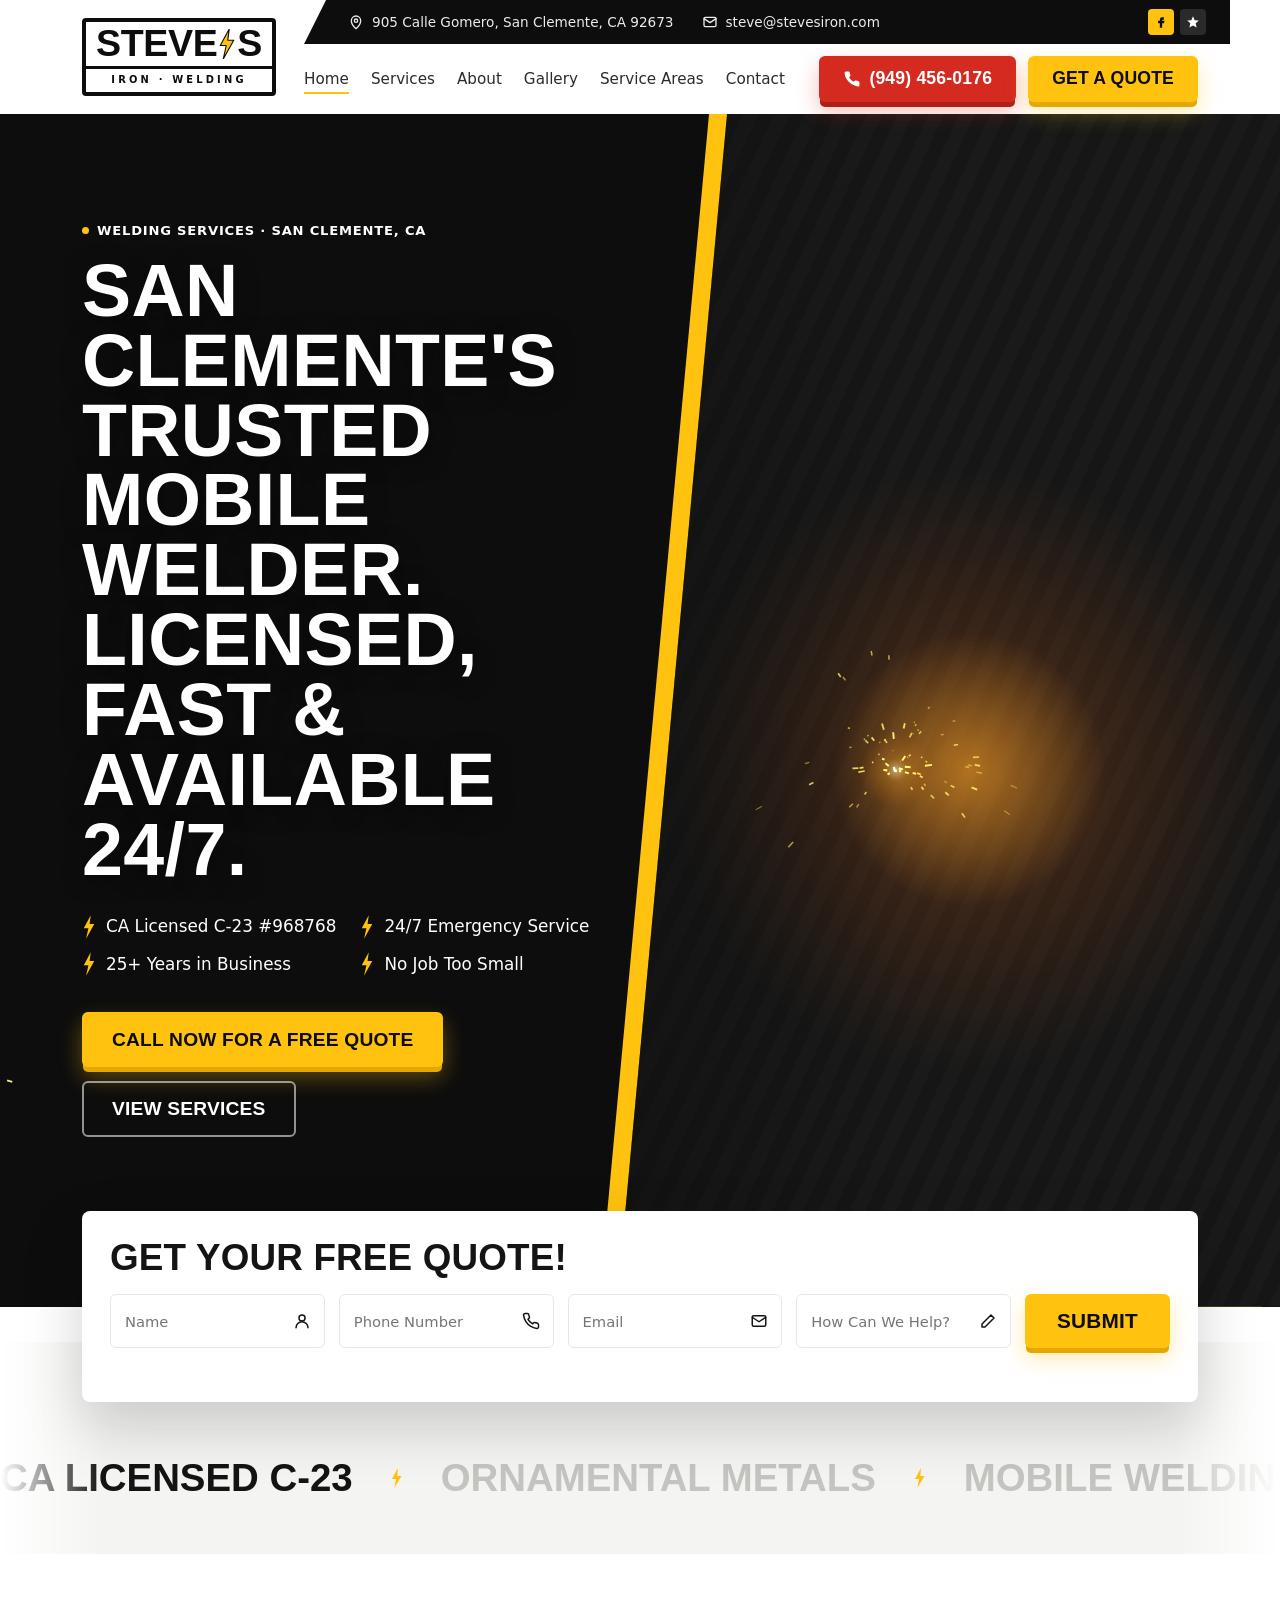
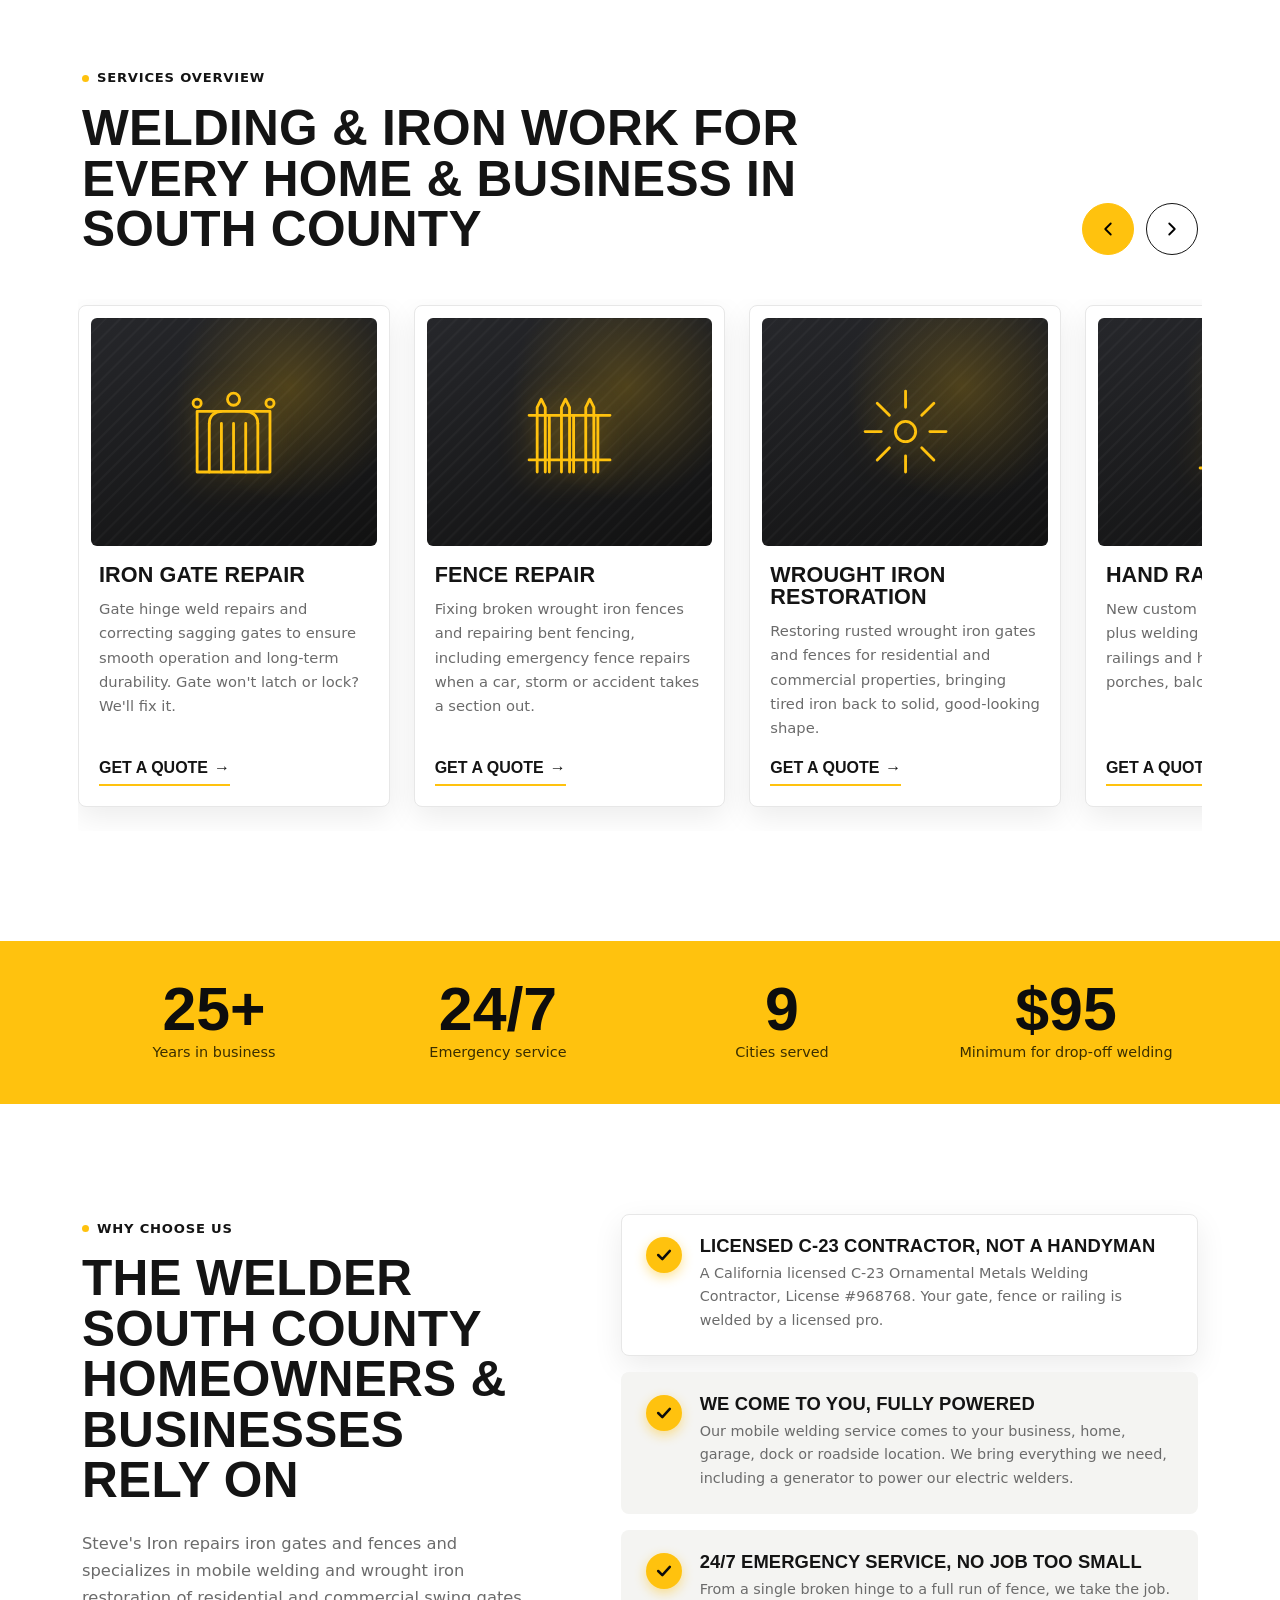
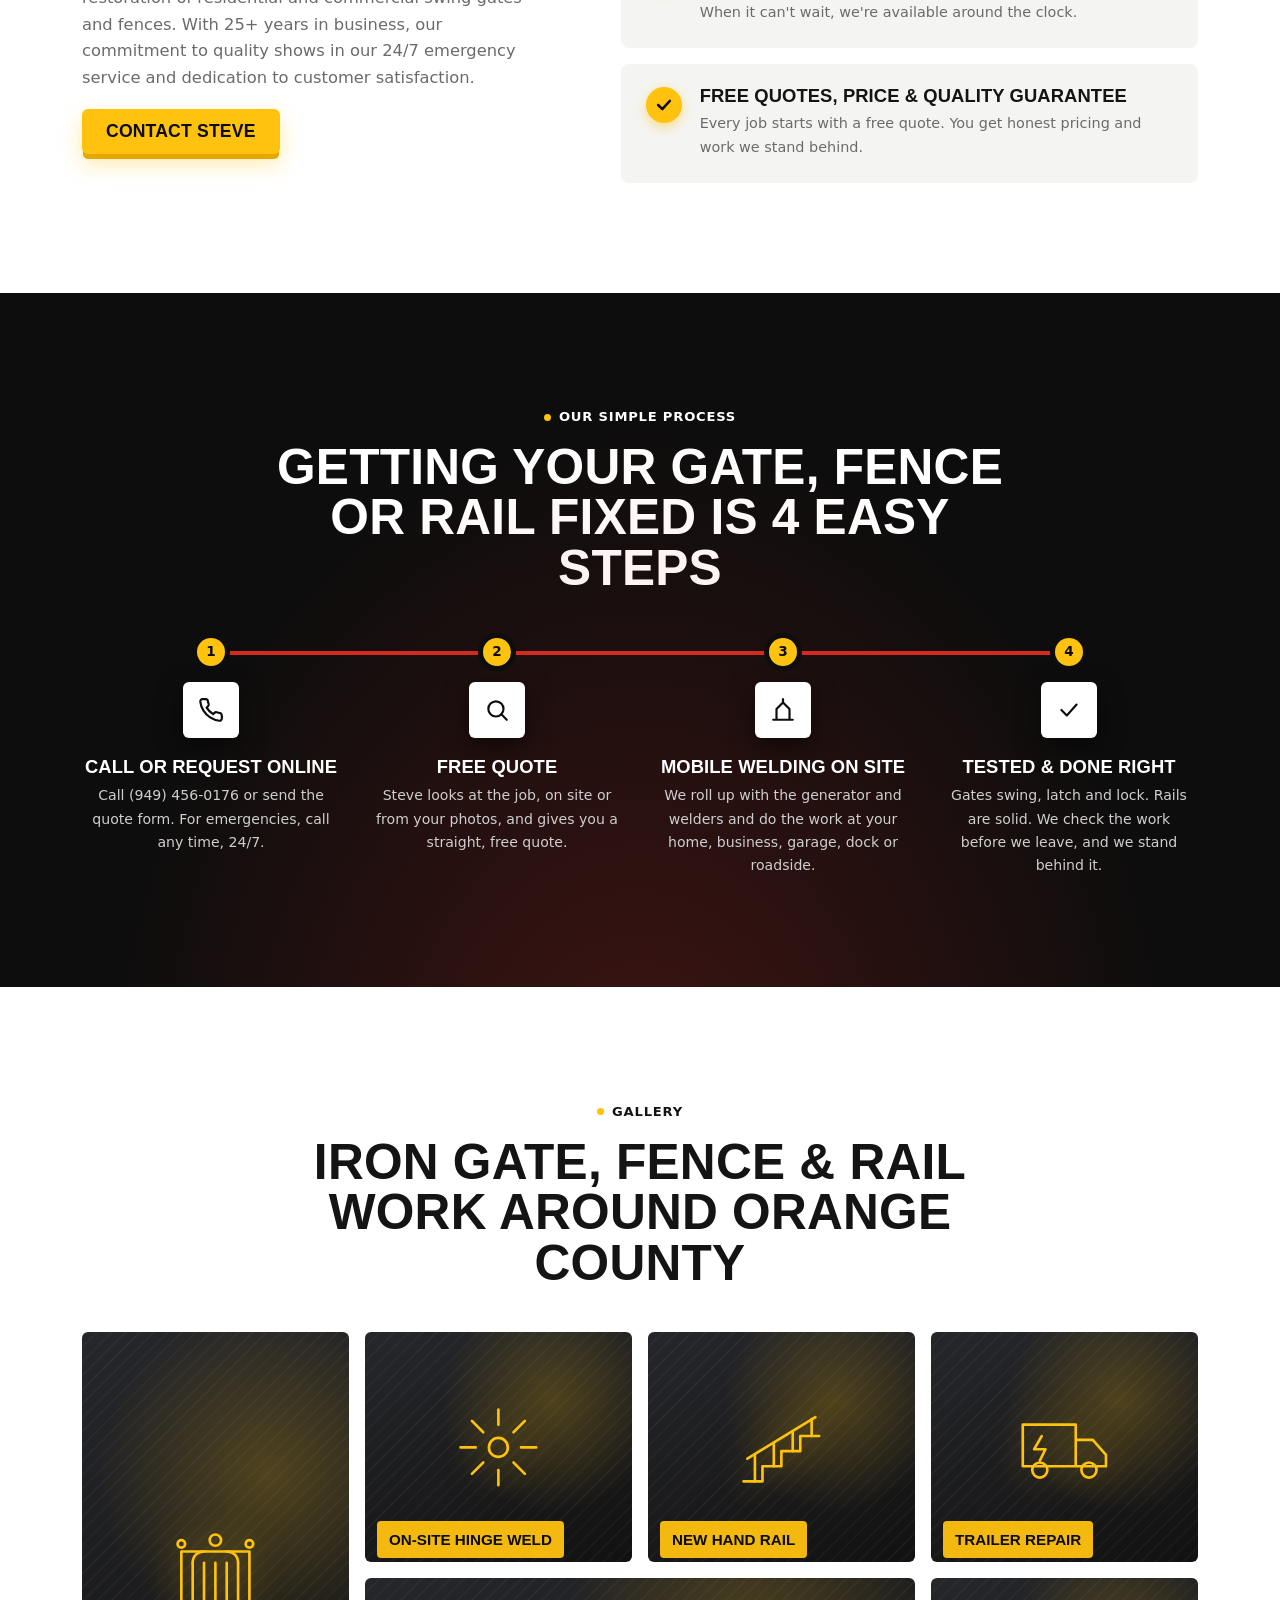
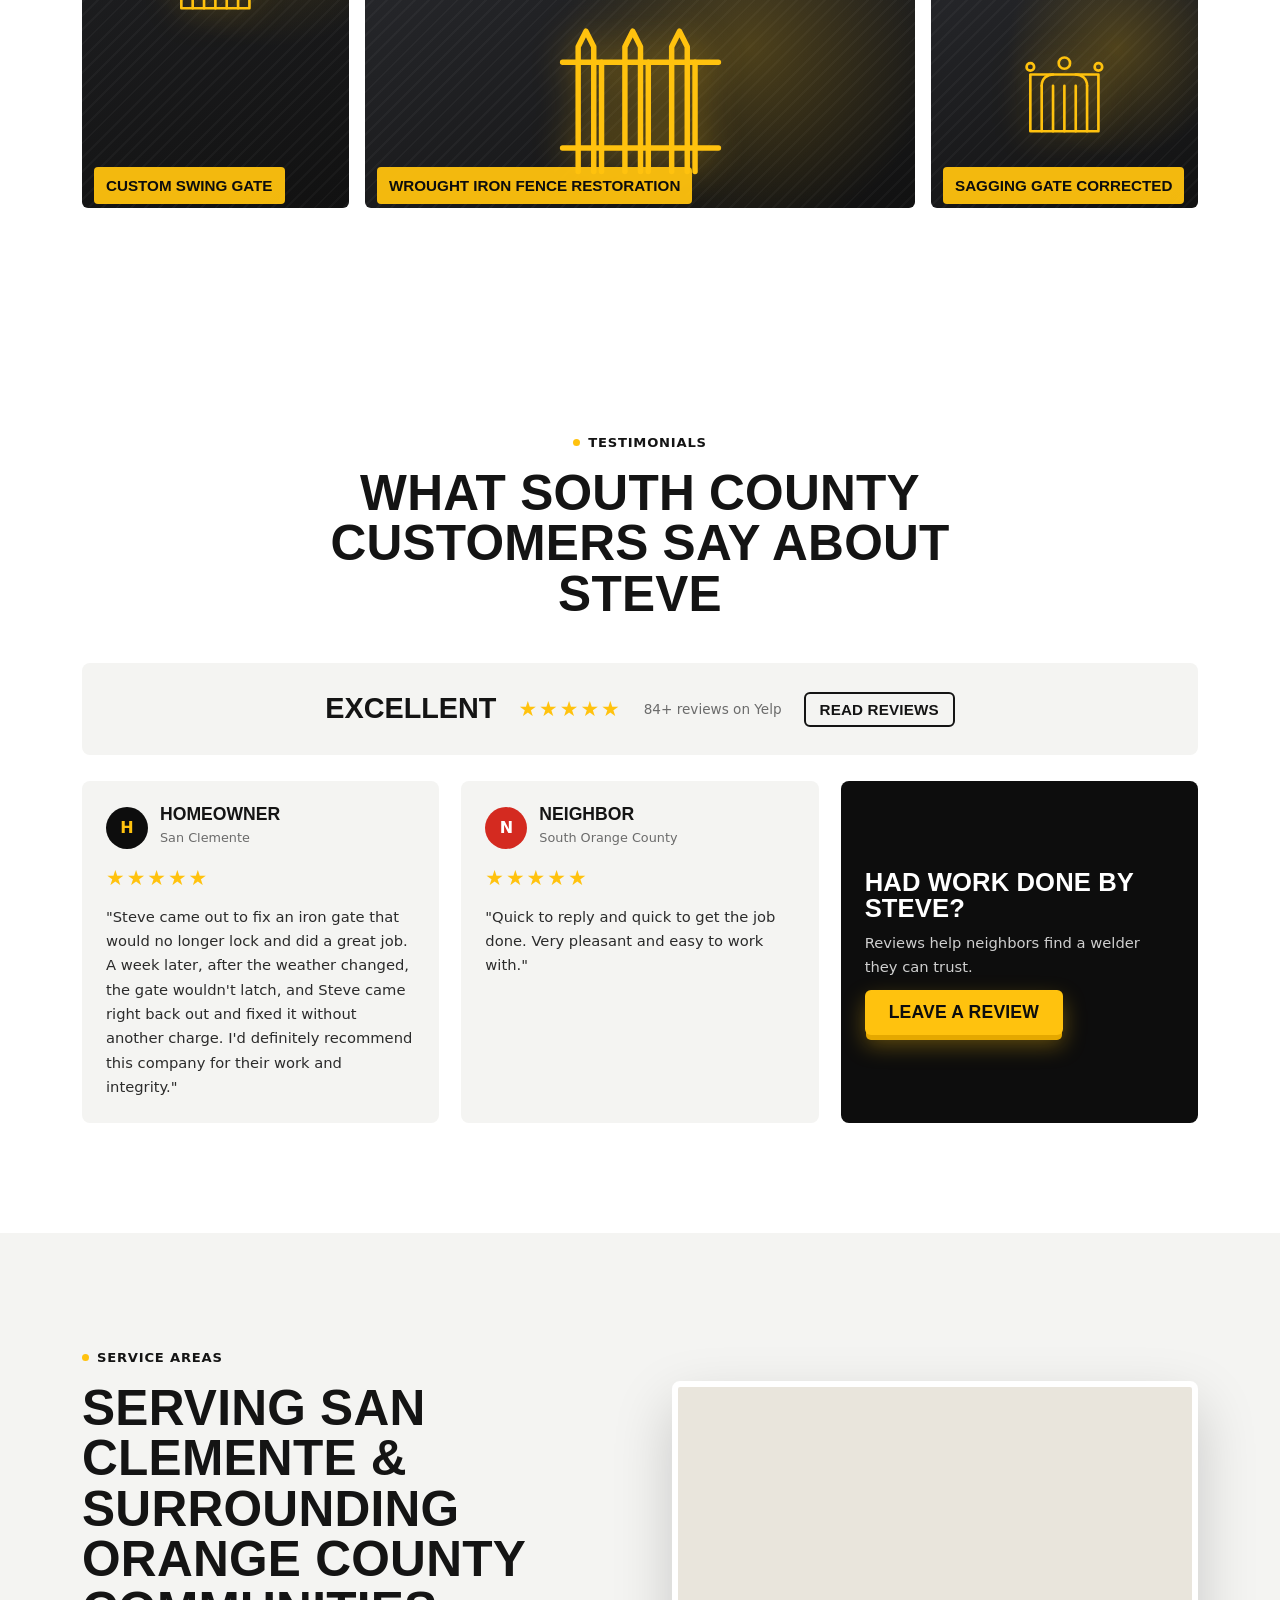
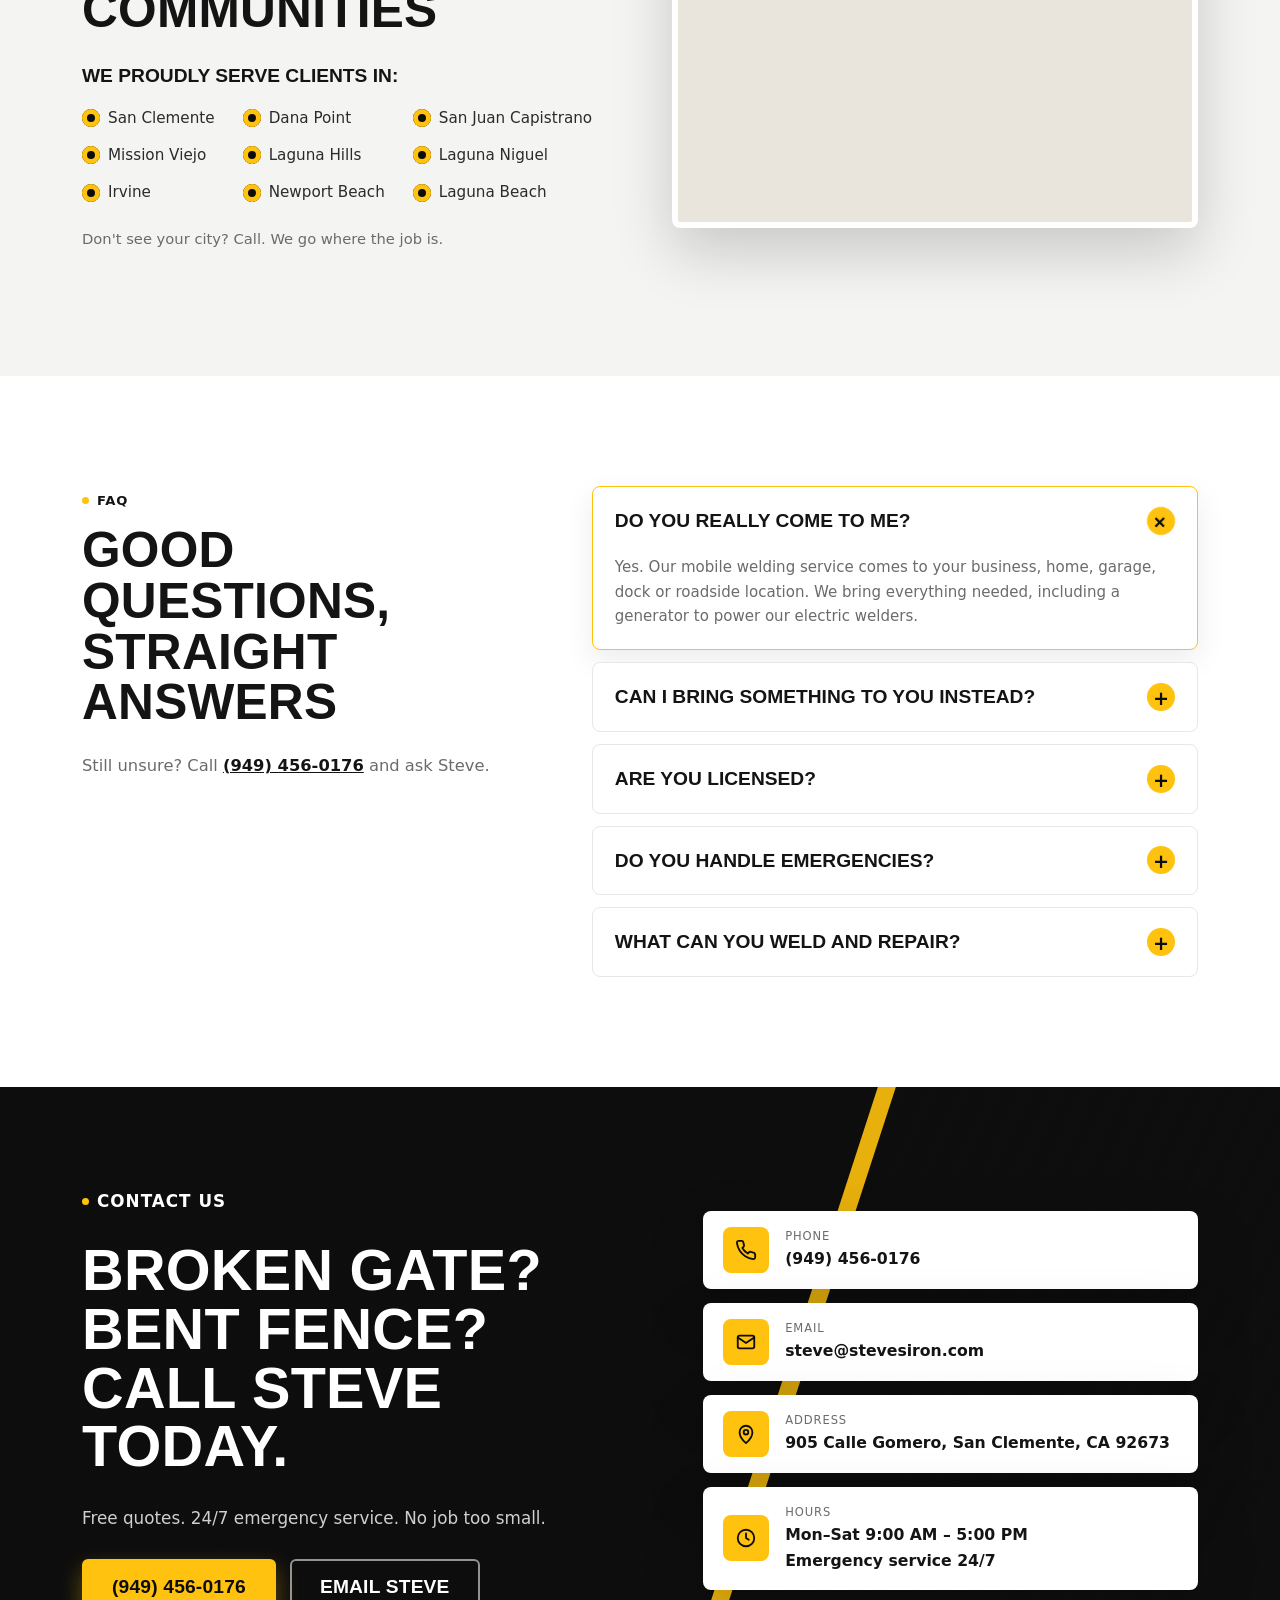
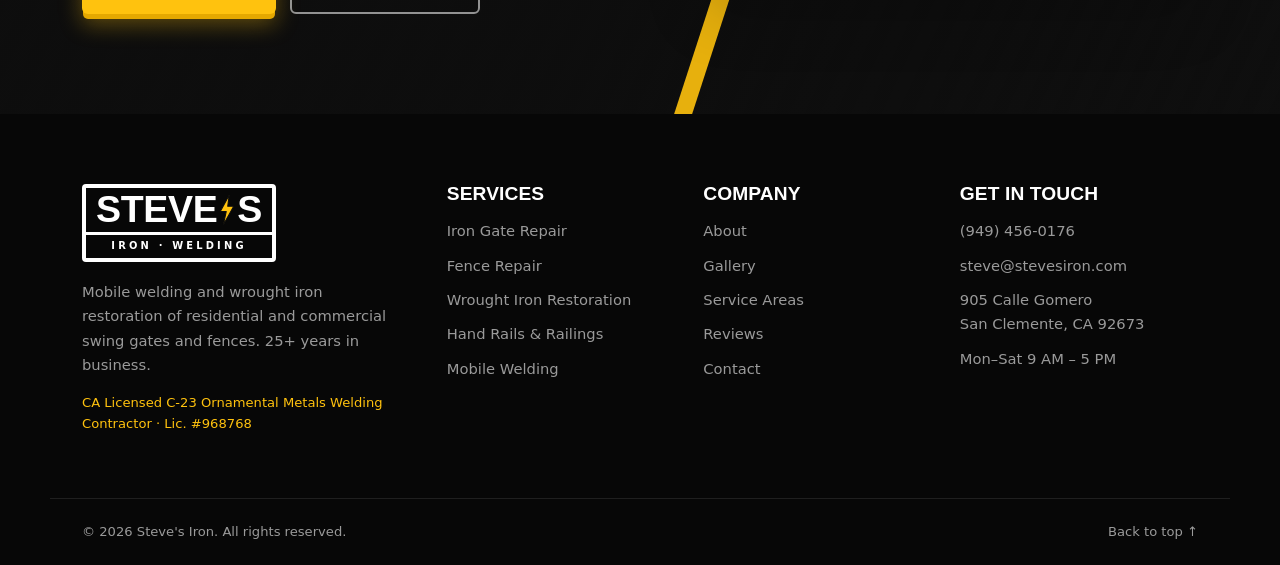
==== index.html @ 29442497 "Build new Steve's Iron website Static one-page site for Steve's Iron (mobile welding, iron gate and " ====
<!DOCTYPE html>
<html lang="en">
<head>
  <meta charset="UTF-8" />
  <meta name="viewport" content="width=device-width, initial-scale=1" />
  <title>Steve's Iron | Mobile Welding, Iron Gate &amp; Fence Repair in San Clemente, CA</title>
  <meta name="description" content="Steve's Iron: licensed C-23 mobile welding contractor in San Clemente, CA. Wrought iron gate and fence repair, custom hand rails, swing gates and 24/7 emergency service. 25+ years. Call (949) 456-0176 for a free quote." />
  <meta name="theme-color" content="#0e0e0e" />
  <link rel="canonical" href="https://stevesiron.com/" />
  <link rel="icon" href="assets/img/favicon.svg" type="image/svg+xml" />

  <meta property="og:type" content="website" />
  <meta property="og:title" content="Steve's Iron | Mobile Welding &amp; Iron Gate Repair" />
  <meta property="og:description" content="Mobile welding and wrought iron restoration for homes and businesses across South Orange County. 25+ years. 24/7 emergency service." />
  <meta property="og:url" content="https://stevesiron.com/" />
  <meta property="og:image" content="assets/img/hero.jpg" />

  <link rel="preload" href="assets/fonts/barlow-condensed-800.woff2" as="font" type="font/woff2" crossorigin />
  <link rel="stylesheet" href="assets/css/fonts.css" />
  <link rel="stylesheet" href="assets/css/styles.css" />

  <script type="application/ld+json">
  {
    "@context": "https://schema.org",
    "@type": "HomeAndConstructionBusiness",
    "name": "Steve's Iron",
    "description": "Mobile welding and wrought iron restoration of residential and commercial swing gates and fences.",
    "url": "https://stevesiron.com/",
    "telephone": "+1-949-456-0176",
    "email": "steve@stevesiron.com",
    "address": {
      "@type": "PostalAddress",
      "streetAddress": "905 Calle Gomero",
      "addressLocality": "San Clemente",
      "addressRegion": "CA",
      "postalCode": "92673",
      "addressCountry": "US"
    },
    "openingHoursSpecification": [{
      "@type": "OpeningHoursSpecification",
      "dayOfWeek": ["Monday","Tuesday","Wednesday","Thursday","Friday","Saturday"],
      "opens": "09:00",
      "closes": "17:00"
    }],
    "areaServed": ["San Clemente","Dana Point","San Juan Capistrano","Mission Viejo","Laguna Hills","Laguna Niguel","Irvine","Newport Beach","Laguna Beach"],
    "sameAs": ["https://www.facebook.com/p/Steves-Iron-100066639412856/","https://www.yelp.com/biz/steves-iron-san-clemente"]
  }
  </script>
</head>
<body>
  <a class="skip-link" href="#main">Skip to content</a>

  <!-- ============ HEADER ============ -->
  <header class="site-header" id="top">
    <div class="container header-inner">
      <a href="#top" class="logo" aria-label="Steve's Iron home">
        <span class="logo-mark">
          <span class="logo-top">STEVE<svg class="logo-spark" viewBox="0 0 24 40" aria-hidden="true"><path d="M15 0 3 22h8l-4 18L21 15h-8l2-15z"/></svg>S</span>
          <span class="logo-bottom">IRON &middot; WELDING</span>
        </span>
      </a>

      <div class="header-main">
        <div class="topbar">
          <a href="https://maps.google.com/?q=905+Calle+Gomero,+San+Clemente,+CA+92673" target="_blank" rel="noopener" class="topbar-item">
            <svg viewBox="0 0 24 24" aria-hidden="true"><path d="M12 22s-7-6.2-7-12a7 7 0 1 1 14 0c0 5.8-7 12-7 12z"/><circle cx="12" cy="10" r="2.5"/></svg>
            905 Calle Gomero, San Clemente, CA 92673
          </a>
          <a href="mailto:steve@stevesiron.com" class="topbar-item">
            <svg viewBox="0 0 24 24" aria-hidden="true"><rect x="3" y="5" width="18" height="14" rx="2"/><path d="m3 7 9 6 9-6"/></svg>
            steve@stevesiron.com
          </a>
          <div class="topbar-social">
            <a href="https://www.facebook.com/p/Steves-Iron-100066639412856/" target="_blank" rel="noopener" aria-label="Facebook">
              <svg viewBox="0 0 24 24" aria-hidden="true"><path d="M14 8h3V4h-3a4 4 0 0 0-4 4v2H7v4h3v8h4v-8h3l1-4h-4V8z" fill="currentColor" stroke="none"/></svg>
            </a>
            <a href="https://www.yelp.com/biz/steves-iron-san-clemente" target="_blank" rel="noopener" aria-label="Yelp">
              <svg viewBox="0 0 24 24" aria-hidden="true"><path d="M12 2l2.9 6.9 7.1.6-5.4 4.7 1.6 7.3L12 17.8 5.8 21.5l1.6-7.3L2 9.5l7.1-.6z" fill="currentColor" stroke="none"/></svg>
            </a>
          </div>
        </div>

        <nav class="nav" aria-label="Main">
          <button class="nav-toggle" aria-expanded="false" aria-controls="nav-menu" aria-label="Open menu">
            <span></span><span></span><span></span>
          </button>
          <ul class="nav-menu" id="nav-menu">
            <li><a href="#top">Home</a></li>
            <li><a href="#services">Services</a></li>
            <li><a href="#about">About</a></li>
            <li><a href="#gallery">Gallery</a></li>
            <li><a href="#areas">Service Areas</a></li>
            <li><a href="#contact">Contact</a></li>
          </ul>
          <div class="nav-cta">
            <a href="tel:+19494560176" class="btn btn-red">
              <svg viewBox="0 0 24 24" aria-hidden="true"><path d="M22 16.9v3a2 2 0 0 1-2.2 2 19.8 19.8 0 0 1-8.6-3.1 19.5 19.5 0 0 1-6-6A19.8 19.8 0 0 1 2.1 4.2 2 2 0 0 1 4.1 2h3a2 2 0 0 1 2 1.7c.1.9.4 1.8.7 2.7a2 2 0 0 1-.5 2.1L8 9.8a16 16 0 0 0 6 6l1.3-1.3a2 2 0 0 1 2.1-.4c.9.3 1.8.6 2.7.7a2 2 0 0 1 1.7 2z" fill="currentColor" stroke="none"/></svg>
              (949) 456-0176
            </a>
            <a href="#quote" class="btn btn-yellow">Get a Quote</a>
          </div>
        </nav>
      </div>
    </div>
  </header>

  <main id="main">
    <!-- ============ HERO ============ -->
    <section class="hero">
      <div class="hero-bg" aria-hidden="true">
        <div class="hero-photo" data-img="assets/img/hero.jpg" data-fallback="https://images.unsplash.com/photo-1504328345606-18bbc8c9d7d1?auto=format&fit=crop&w=1600&q=80"></div>
        <div class="hero-stripe"></div>
        <canvas class="hero-sparks"></canvas>
      </div>
      <div class="container hero-inner">
        <div class="hero-content">
          <p class="eyebrow eyebrow-light">Welding Services &middot; San Clemente, CA</p>
          <h1>San Clemente's trusted mobile welder. Licensed, fast &amp; available 24/7.</h1>
          <ul class="hero-points">
            <li><svg class="bolt" viewBox="0 0 24 40" aria-hidden="true"><path d="M15 0 3 22h8l-4 18L21 15h-8l2-15z"/></svg>CA Licensed C-23 #968768</li>
            <li><svg class="bolt" viewBox="0 0 24 40" aria-hidden="true"><path d="M15 0 3 22h8l-4 18L21 15h-8l2-15z"/></svg>24/7 Emergency Service</li>
            <li><svg class="bolt" viewBox="0 0 24 40" aria-hidden="true"><path d="M15 0 3 22h8l-4 18L21 15h-8l2-15z"/></svg>25+ Years in Business</li>
            <li><svg class="bolt" viewBox="0 0 24 40" aria-hidden="true"><path d="M15 0 3 22h8l-4 18L21 15h-8l2-15z"/></svg>No Job Too Small</li>
          </ul>
          <div class="hero-actions">
            <a href="tel:+19494560176" class="btn btn-yellow btn-lg">Call Now for a Free Quote</a>
            <a href="#services" class="btn btn-ghost btn-lg">View Services</a>
          </div>
        </div>
      </div>
    </section>

    <!-- ============ QUOTE FORM ============ -->
    <section class="quote-wrap" id="quote">
      <div class="container">
        <form class="quote-card" id="quote-form" novalidate>
          <h2>Get Your Free Quote!</h2>
          <div class="quote-fields">
            <label class="field">
              <span class="sr-only">Name</span>
              <input type="text" name="name" placeholder="Name" required autocomplete="name" />
              <svg viewBox="0 0 24 24" aria-hidden="true"><circle cx="12" cy="8" r="4"/><path d="M4 21a8 8 0 0 1 16 0"/></svg>
            </label>
            <label class="field">
              <span class="sr-only">Phone number</span>
              <input type="tel" name="phone" placeholder="Phone Number" required autocomplete="tel" />
              <svg viewBox="0 0 24 24" aria-hidden="true"><path d="M22 16.9v3a2 2 0 0 1-2.2 2 19.8 19.8 0 0 1-8.6-3.1 19.5 19.5 0 0 1-6-6A19.8 19.8 0 0 1 2.1 4.2 2 2 0 0 1 4.1 2h3a2 2 0 0 1 2 1.7c.1.9.4 1.8.7 2.7a2 2 0 0 1-.5 2.1L8 9.8a16 16 0 0 0 6 6l1.3-1.3a2 2 0 0 1 2.1-.4c.9.3 1.8.6 2.7.7a2 2 0 0 1 1.7 2z"/></svg>
            </label>
            <label class="field">
              <span class="sr-only">Email</span>
              <input type="email" name="email" placeholder="Email" autocomplete="email" />
              <svg viewBox="0 0 24 24" aria-hidden="true"><rect x="3" y="5" width="18" height="14" rx="2"/><path d="m3 7 9 6 9-6"/></svg>
            </label>
            <label class="field">
              <span class="sr-only">How can we help?</span>
              <input type="text" name="message" placeholder="How Can We Help?" required />
              <svg viewBox="0 0 24 24" aria-hidden="true"><path d="M4 20h4L20 8l-4-4L4 16v4z"/></svg>
            </label>
            <button type="submit" class="btn btn-yellow">Submit</button>
          </div>
          <p class="form-status" role="status" aria-live="polite"></p>
        </form>
      </div>
    </section>

    <!-- ============ TRUST MARQUEE ============ -->
    <section class="marquee" aria-label="Credentials">
      <div class="marquee-track">
        <div class="marquee-group">
          <span>CA Licensed C-23</span><i></i>
          <span>Ornamental Metals</span><i></i>
          <span>Mobile Welding</span><i></i>
          <span>24/7 Emergency</span><i></i>
          <span>25+ Years</span><i></i>
          <span>Residential &amp; Commercial</span><i></i>
          <span>Free Quotes</span><i></i>
          <span>No Job Too Small</span><i></i>
        </div>
        <div class="marquee-group" aria-hidden="true">
          <span>CA Licensed C-23</span><i></i>
          <span>Ornamental Metals</span><i></i>
          <span>Mobile Welding</span><i></i>
          <span>24/7 Emergency</span><i></i>
          <span>25+ Years</span><i></i>
          <span>Residential &amp; Commercial</span><i></i>
          <span>Free Quotes</span><i></i>
          <span>No Job Too Small</span><i></i>
        </div>
      </div>
    </section>

    <!-- ============ SERVICES ============ -->
    <section class="section services" id="services">
      <div class="container">
        <div class="section-head split">
          <div>
            <p class="eyebrow">Services Overview</p>
            <h2>Welding &amp; iron work for every home &amp; business in South County</h2>
          </div>
          <div class="carousel-arrows">
            <button class="arrow arrow-yellow" data-scroll="-1" aria-label="Previous services">
              <svg viewBox="0 0 24 24" aria-hidden="true"><path d="m15 18-6-6 6-6"/></svg>
            </button>
            <button class="arrow" data-scroll="1" aria-label="Next services">
              <svg viewBox="0 0 24 24" aria-hidden="true"><path d="m9 18 6-6-6-6"/></svg>
            </button>
          </div>
        </div>

        <div class="service-track" id="service-track">
          <article class="service-card">
            <div class="service-img" data-img="assets/img/service-gate.jpg" data-icon="gate"></div>
            <div class="service-body">
              <h3>Iron Gate Repair</h3>
              <p>Gate hinge weld repairs and correcting sagging gates to ensure smooth operation and long-term durability. Gate won't latch or lock? We'll fix it.</p>
              <a href="#quote" class="link-arrow">Get a quote</a>
            </div>
          </article>
          <article class="service-card">
            <div class="service-img" data-img="assets/img/service-fence.jpg" data-icon="fence"></div>
            <div class="service-body">
              <h3>Fence Repair</h3>
              <p>Fixing broken wrought iron fences and repairing bent fencing, including emergency fence repairs when a car, storm or accident takes a section out.</p>
              <a href="#quote" class="link-arrow">Get a quote</a>
            </div>
          </article>
          <article class="service-card">
            <div class="service-img" data-img="assets/img/service-restoration.jpg" data-icon="spark"></div>
            <div class="service-body">
              <h3>Wrought Iron Restoration</h3>
              <p>Restoring rusted wrought iron gates and fences for residential and commercial properties, bringing tired iron back to solid, good-looking shape.</p>
              <a href="#quote" class="link-arrow">Get a quote</a>
            </div>
          </article>
          <article class="service-card">
            <div class="service-img" data-img="assets/img/service-rails.jpg" data-icon="rail"></div>
            <div class="service-body">
              <h3>Hand Rails &amp; Railings</h3>
              <p>New custom hand rails installed, plus welding and repair of existing railings and handrails on stairs, porches, balconies and walkways.</p>
              <a href="#quote" class="link-arrow">Get a quote</a>
            </div>
          </article>
          <article class="service-card">
            <div class="service-img" data-img="assets/img/service-swing-gate.jpg" data-icon="gate"></div>
            <div class="service-body">
              <h3>Custom Swing Gates</h3>
              <p>New custom swing gates and custom wrought iron creations built for your property, residential or commercial.</p>
              <a href="#quote" class="link-arrow">Get a quote</a>
            </div>
          </article>
          <article class="service-card">
            <div class="service-img" data-img="assets/img/service-install.jpg" data-icon="fence"></div>
            <div class="service-body">
              <h3>Fence Panel &amp; Gate Installs</h3>
              <p>We install galvanized and powder coated standard fence panels and gates for homes, businesses and HOAs.</p>
              <a href="#quote" class="link-arrow">Get a quote</a>
            </div>
          </article>
          <article class="service-card">
            <div class="service-img" data-img="assets/img/service-mobile.jpg" data-icon="truck"></div>
            <div class="service-body">
              <h3>Mobile Welding</h3>
              <p>We weld and repair trailers, security bars, brackets, tools, grates, frames (and more) at your business, home, garage, dock or roadside location.</p>
              <a href="#quote" class="link-arrow">Get a quote</a>
            </div>
          </article>
          <article class="service-card">
            <div class="service-img" data-img="assets/img/service-emergency.jpg" data-icon="bolt"></div>
            <div class="service-body">
              <h3>24/7 Emergency Repairs</h3>
              <p>Gate stuck open? Fence down? Security bars broken? Our emergency service runs around the clock so your property doesn't stay exposed.</p>
              <a href="tel:+19494560176" class="link-arrow">Call now</a>
            </div>
          </article>
        </div>
      </div>
    </section>

    <!-- ============ STATS ============ -->
    <section class="stats" aria-label="By the numbers">
      <div class="container stats-grid">
        <div class="stat"><strong data-count="25" data-suffix="+">25+</strong><span>Years in business</span></div>
        <div class="stat"><strong>24/7</strong><span>Emergency service</span></div>
        <div class="stat"><strong data-count="9">9</strong><span>Cities served</span></div>
        <div class="stat"><strong>$95</strong><span>Minimum for drop-off welding</span></div>
      </div>
    </section>

    <!-- ============ WHY CHOOSE US ============ -->
    <section class="section why" id="about">
      <div class="container why-grid">
        <div class="why-intro">
          <p class="eyebrow">Why Choose Us</p>
          <h2>The welder South County homeowners &amp; businesses rely on</h2>
          <p class="lead">Steve's Iron repairs iron gates and fences and specializes in mobile welding and wrought iron restoration of residential and commercial swing gates and fences. With 25+ years in business, our commitment to quality shows in our 24/7 emergency service and dedication to customer satisfaction.</p>
          <a href="#contact" class="btn btn-yellow">Contact Steve</a>
        </div>
        <div class="why-list">
          <div class="why-item">
            <span class="check" aria-hidden="true"><svg viewBox="0 0 24 24"><path d="m5 12 5 5 9-10"/></svg></span>
            <div>
              <h3>Licensed C-23 Contractor, not a handyman</h3>
              <p>A California licensed C-23 Ornamental Metals Welding Contractor, License #968768. Your gate, fence or railing is welded by a licensed pro.</p>
            </div>
          </div>
          <div class="why-item">
            <span class="check" aria-hidden="true"><svg viewBox="0 0 24 24"><path d="m5 12 5 5 9-10"/></svg></span>
            <div>
              <h3>We come to you, fully powered</h3>
              <p>Our mobile welding service comes to your business, home, garage, dock or roadside location. We bring everything we need, including a generator to power our electric welders.</p>
            </div>
          </div>
          <div class="why-item">
            <span class="check" aria-hidden="true"><svg viewBox="0 0 24 24"><path d="m5 12 5 5 9-10"/></svg></span>
            <div>
              <h3>24/7 emergency service, no job too small</h3>
              <p>From a single broken hinge to a full run of fence, we take the job. When it can't wait, we're available around the clock.</p>
            </div>
          </div>
          <div class="why-item">
            <span class="check" aria-hidden="true"><svg viewBox="0 0 24 24"><path d="m5 12 5 5 9-10"/></svg></span>
            <div>
              <h3>Free quotes, price &amp; quality guarantee</h3>
              <p>Every job starts with a free quote. You get honest pricing and work we stand behind.</p>
            </div>
          </div>
        </div>
      </div>
    </section>

    <!-- ============ PROCESS ============ -->
    <section class="section process">
      <div class="container">
        <div class="section-head center">
          <p class="eyebrow eyebrow-light">Our Simple Process</p>
          <h2>Getting your gate, fence or rail fixed is 4 easy steps</h2>
        </div>
        <ol class="steps">
          <li class="step">
            <span class="step-num">1</span>
            <span class="step-icon"><svg viewBox="0 0 24 24" aria-hidden="true"><path d="M22 16.9v3a2 2 0 0 1-2.2 2 19.8 19.8 0 0 1-8.6-3.1 19.5 19.5 0 0 1-6-6A19.8 19.8 0 0 1 2.1 4.2 2 2 0 0 1 4.1 2h3a2 2 0 0 1 2 1.7c.1.9.4 1.8.7 2.7a2 2 0 0 1-.5 2.1L8 9.8a16 16 0 0 0 6 6l1.3-1.3a2 2 0 0 1 2.1-.4c.9.3 1.8.6 2.7.7a2 2 0 0 1 1.7 2z"/></svg></span>
            <h3>Call or request online</h3>
            <p>Call (949) 456-0176 or send the quote form. For emergencies, call any time, 24/7.</p>
          </li>
          <li class="step">
            <span class="step-num">2</span>
            <span class="step-icon"><svg viewBox="0 0 24 24" aria-hidden="true"><circle cx="11" cy="11" r="7"/><path d="m21 21-5-5"/></svg></span>
            <h3>Free quote</h3>
            <p>Steve looks at the job, on site or from your photos, and gives you a straight, free quote.</p>
          </li>
          <li class="step">
            <span class="step-num">3</span>
            <span class="step-icon"><svg viewBox="0 0 24 24" aria-hidden="true"><path d="M3 21h18M6 21V11l6-6 6 6v10"/><path d="M12 5V2"/></svg></span>
            <h3>Mobile welding on site</h3>
            <p>We roll up with the generator and welders and do the work at your home, business, garage, dock or roadside.</p>
          </li>
          <li class="step">
            <span class="step-num">4</span>
            <span class="step-icon"><svg viewBox="0 0 24 24" aria-hidden="true"><path d="m5 12 5 5 9-10"/></svg></span>
            <h3>Tested &amp; done right</h3>
            <p>Gates swing, latch and lock. Rails are solid. We check the work before we leave, and we stand behind it.</p>
          </li>
        </ol>
      </div>
    </section>

    <!-- ============ GALLERY ============ -->
    <section class="section gallery" id="gallery">
      <div class="container">
        <div class="section-head center">
          <p class="eyebrow">Gallery</p>
          <h2>Iron gate, fence &amp; rail work around Orange County</h2>
        </div>
        <div class="gallery-grid">
          <figure class="g-item g-tall" data-img="assets/img/gallery-1.jpg" data-icon="gate"><figcaption>Custom swing gate</figcaption></figure>
          <figure class="g-item" data-img="assets/img/gallery-2.jpg" data-icon="spark"><figcaption>On-site hinge weld</figcaption></figure>
          <figure class="g-item" data-img="assets/img/gallery-3.jpg" data-icon="rail"><figcaption>New hand rail</figcaption></figure>
          <figure class="g-item g-wide" data-img="assets/img/gallery-4.jpg" data-icon="fence"><figcaption>Wrought iron fence restoration</figcaption></figure>
          <figure class="g-item" data-img="assets/img/gallery-5.jpg" data-icon="truck"><figcaption>Trailer repair</figcaption></figure>
          <figure class="g-item" data-img="assets/img/gallery-6.jpg" data-icon="gate"><figcaption>Sagging gate corrected</figcaption></figure>
        </div>
      </div>
    </section>

    <!-- ============ TESTIMONIALS ============ -->
    <section class="section testimonials" id="reviews">
      <div class="container">
        <div class="section-head center">
          <p class="eyebrow">Testimonials</p>
          <h2>What South County customers say about Steve</h2>
        </div>

        <div class="rating-bar">
          <strong>Excellent</strong>
          <span class="stars" aria-label="5 out of 5 stars">&#9733;&#9733;&#9733;&#9733;&#9733;</span>
          <span class="rating-note">84+ reviews on Yelp</span>
          <a href="https://www.yelp.com/biz/steves-iron-san-clemente" target="_blank" rel="noopener" class="btn btn-outline btn-sm">Read reviews</a>
        </div>

        <!-- Review text is summarized from public reviews. Swap in verbatim quotes (with permission) before launch. -->
        <div class="review-grid">
          <article class="review">
            <header><span class="avatar">H</span><div><strong>Homeowner</strong><small>San Clemente</small></div></header>
            <span class="stars">&#9733;&#9733;&#9733;&#9733;&#9733;</span>
            <p>"Steve came out to fix an iron gate that would no longer lock and did a great job. A week later, after the weather changed, the gate wouldn't latch, and Steve came right back out and fixed it without another charge. I'd definitely recommend this company for their work and integrity."</p>
          </article>
          <article class="review">
            <header><span class="avatar avatar-red">N</span><div><strong>Neighbor</strong><small>South Orange County</small></div></header>
            <span class="stars">&#9733;&#9733;&#9733;&#9733;&#9733;</span>
            <p>"Quick to reply and quick to get the job done. Very pleasant and easy to work with."</p>
          </article>
          <article class="review review-cta">
            <h3>Had work done by Steve?</h3>
            <p>Reviews help neighbors find a welder they can trust.</p>
            <a href="https://www.yelp.com/biz/steves-iron-san-clemente" target="_blank" rel="noopener" class="btn btn-yellow">Leave a review</a>
          </article>
        </div>
      </div>
    </section>

    <!-- ============ SERVICE AREAS ============ -->
    <section class="section areas" id="areas">
      <div class="container areas-grid">
        <div>
          <p class="eyebrow">Service Areas</p>
          <h2>Serving San Clemente &amp; surrounding Orange County communities</h2>
          <p class="areas-sub">We proudly serve clients in:</p>
          <ul class="area-list">
            <li>San Clemente</li>
            <li>Dana Point</li>
            <li>San Juan Capistrano</li>
            <li>Mission Viejo</li>
            <li>Laguna Hills</li>
            <li>Laguna Niguel</li>
            <li>Irvine</li>
            <li>Newport Beach</li>
            <li>Laguna Beach</li>
          </ul>
          <p class="areas-note">Don't see your city? Call. We go where the job is.</p>
        </div>
        <div class="map">
          <iframe title="Map of Steve's Iron, 905 Calle Gomero, San Clemente" src="https://www.google.com/maps?q=905+Calle+Gomero,+San+Clemente,+CA+92673&amp;z=11&amp;output=embed" loading="lazy" referrerpolicy="no-referrer-when-downgrade"></iframe>
        </div>
      </div>
    </section>

    <!-- ============ FAQ ============ -->
    <section class="section faq">
      <div class="container faq-grid">
        <div>
          <p class="eyebrow">FAQ</p>
          <h2>Good questions, straight answers</h2>
          <p class="lead">Still unsure? Call <a href="tel:+19494560176">(949) 456-0176</a> and ask Steve.</p>
        </div>
        <div class="faq-list">
          <details open>
            <summary>Do you really come to me?</summary>
            <p>Yes. Our mobile welding service comes to your business, home, garage, dock or roadside location. We bring everything needed, including a generator to power our electric welders.</p>
          </details>
          <details>
            <summary>Can I bring something to you instead?</summary>
            <p>Yes. If you bring materials to us, welding has a $95 minimum.</p>
          </details>
          <details>
            <summary>Are you licensed?</summary>
            <p>Yes. Steve's Iron is a California licensed C-23 Ornamental Metals Welding Contractor, License #968768.</p>
          </details>
          <details>
            <summary>Do you handle emergencies?</summary>
            <p>Yes, 24/7. Emergency fence repairs, gates that won't close or lock, broken security bars: call and we'll get out to you.</p>
          </details>
          <details>
            <summary>What can you weld and repair?</summary>
            <p>Trailers, railings, handrails, fences, gates, security bars, brackets, tools, grates, frames (and more). We also install galvanized and powder coated standard fence panels and gates.</p>
          </details>
        </div>
      </div>
    </section>

    <!-- ============ CTA / CONTACT ============ -->
    <section class="cta" id="contact">
      <div class="container cta-grid">
        <div class="cta-copy">
          <p class="eyebrow eyebrow-light">Contact Us</p>
          <h2>Broken gate? Bent fence? Call Steve today.</h2>
          <p>Free quotes. 24/7 emergency service. No job too small.</p>
          <div class="hero-actions">
            <a href="tel:+19494560176" class="btn btn-yellow btn-lg">(949) 456-0176</a>
            <a href="mailto:steve@stevesiron.com" class="btn btn-ghost btn-lg">Email Steve</a>
          </div>
        </div>
        <ul class="contact-cards">
          <li>
            <span class="cc-icon"><svg viewBox="0 0 24 24" aria-hidden="true"><path d="M22 16.9v3a2 2 0 0 1-2.2 2 19.8 19.8 0 0 1-8.6-3.1 19.5 19.5 0 0 1-6-6A19.8 19.8 0 0 1 2.1 4.2 2 2 0 0 1 4.1 2h3a2 2 0 0 1 2 1.7c.1.9.4 1.8.7 2.7a2 2 0 0 1-.5 2.1L8 9.8a16 16 0 0 0 6 6l1.3-1.3a2 2 0 0 1 2.1-.4c.9.3 1.8.6 2.7.7a2 2 0 0 1 1.7 2z"/></svg></span>
            <div><small>Phone</small><a href="tel:+19494560176">(949) 456-0176</a></div>
          </li>
          <li>
            <span class="cc-icon"><svg viewBox="0 0 24 24" aria-hidden="true"><rect x="3" y="5" width="18" height="14" rx="2"/><path d="m3 7 9 6 9-6"/></svg></span>
            <div><small>Email</small><a href="mailto:steve@stevesiron.com">steve@stevesiron.com</a></div>
          </li>
          <li>
            <span class="cc-icon"><svg viewBox="0 0 24 24" aria-hidden="true"><path d="M12 22s-7-6.2-7-12a7 7 0 1 1 14 0c0 5.8-7 12-7 12z"/><circle cx="12" cy="10" r="2.5"/></svg></span>
            <div><small>Address</small><a href="https://maps.google.com/?q=905+Calle+Gomero,+San+Clemente,+CA+92673" target="_blank" rel="noopener">905 Calle Gomero, San Clemente, CA 92673</a></div>
          </li>
          <li>
            <span class="cc-icon"><svg viewBox="0 0 24 24" aria-hidden="true"><circle cx="12" cy="12" r="9"/><path d="M12 7v5l3 2"/></svg></span>
            <div><small>Hours</small><span>Mon&ndash;Sat 9:00 AM &ndash; 5:00 PM<br />Emergency service 24/7</span></div>
          </li>
        </ul>
      </div>
    </section>
  </main>

  <!-- ============ FOOTER ============ -->
  <footer class="site-footer">
    <div class="container footer-grid">
      <div>
        <a href="#top" class="logo logo-invert" aria-label="Steve's Iron home">
          <span class="logo-mark">
            <span class="logo-top">STEVE<svg class="logo-spark" viewBox="0 0 24 40" aria-hidden="true"><path d="M15 0 3 22h8l-4 18L21 15h-8l2-15z"/></svg>S</span>
            <span class="logo-bottom">IRON &middot; WELDING</span>
          </span>
        </a>
        <p>Mobile welding and wrought iron restoration of residential and commercial swing gates and fences. 25+ years in business.</p>
        <p class="license">CA Licensed C-23 Ornamental Metals Welding Contractor &middot; Lic. #968768</p>
      </div>
      <div>
        <h4>Services</h4>
        <ul>
          <li><a href="#services">Iron Gate Repair</a></li>
          <li><a href="#services">Fence Repair</a></li>
          <li><a href="#services">Wrought Iron Restoration</a></li>
          <li><a href="#services">Hand Rails &amp; Railings</a></li>
          <li><a href="#services">Mobile Welding</a></li>
        </ul>
      </div>
      <div>
        <h4>Company</h4>
        <ul>
          <li><a href="#about">About</a></li>
          <li><a href="#gallery">Gallery</a></li>
          <li><a href="#areas">Service Areas</a></li>
          <li><a href="#reviews">Reviews</a></li>
          <li><a href="#contact">Contact</a></li>
        </ul>
      </div>
      <div>
        <h4>Get in touch</h4>
        <ul>
          <li><a href="tel:+19494560176">(949) 456-0176</a></li>
          <li><a href="mailto:steve@stevesiron.com">steve@stevesiron.com</a></li>
          <li>905 Calle Gomero<br />San Clemente, CA 92673</li>
          <li>Mon&ndash;Sat 9 AM &ndash; 5 PM</li>
        </ul>
      </div>
    </div>
    <div class="container footer-bottom">
      <span>&copy; <span id="year">2026</span> Steve's Iron. All rights reserved.</span>
      <a href="#top">Back to top &uarr;</a>
    </div>
  </footer>

  <!-- Sticky mobile call bar -->
  <div class="mobile-bar">
    <a href="tel:+19494560176" class="btn btn-red">Call Now</a>
    <a href="#quote" class="btn btn-yellow">Free Quote</a>
  </div>

  <script src="assets/js/main.js" defer></script>
</body>
</html>
---- assets/css/fonts.css ----
/* Self-hosted Google Fonts (latin subset): Barlow Condensed & Poppins, SIL Open Font License */
@font-face {
  font-family: 'Barlow Condensed';
  font-style: normal;
  font-weight: 600;
  font-display: swap;
  src: url("../fonts/barlow-condensed-600.woff2") format('woff2');
  unicode-range: U+0000-00FF, U+0131, U+0152-0153, U+02BB-02BC, U+02C6, U+02DA, U+02DC, U+0304, U+0308, U+0329, U+2000-206F, U+20AC, U+2122, U+2191, U+2193, U+2212, U+2215, U+FEFF, U+FFFD;
}
@font-face {
  font-family: 'Barlow Condensed';
  font-style: normal;
  font-weight: 700;
  font-display: swap;
  src: url("../fonts/barlow-condensed-700.woff2") format('woff2');
  unicode-range: U+0000-00FF, U+0131, U+0152-0153, U+02BB-02BC, U+02C6, U+02DA, U+02DC, U+0304, U+0308, U+0329, U+2000-206F, U+20AC, U+2122, U+2191, U+2193, U+2212, U+2215, U+FEFF, U+FFFD;
}
@font-face {
  font-family: 'Barlow Condensed';
  font-style: normal;
  font-weight: 800;
  font-display: swap;
  src: url("../fonts/barlow-condensed-800.woff2") format('woff2');
  unicode-range: U+0000-00FF, U+0131, U+0152-0153, U+02BB-02BC, U+02C6, U+02DA, U+02DC, U+0304, U+0308, U+0329, U+2000-206F, U+20AC, U+2122, U+2191, U+2193, U+2212, U+2215, U+FEFF, U+FFFD;
}
@font-face {
  font-family: 'Poppins';
  font-style: normal;
  font-weight: 400;
  font-display: swap;
  src: url("../fonts/poppins-400.woff2") format('woff2');
  unicode-range: U+0000-00FF, U+0131, U+0152-0153, U+02BB-02BC, U+02C6, U+02DA, U+02DC, U+0304, U+0308, U+0329, U+2000-206F, U+20AC, U+2122, U+2191, U+2193, U+2212, U+2215, U+FEFF, U+FFFD;
}
@font-face {
  font-family: 'Poppins';
  font-style: normal;
  font-weight: 500;
  font-display: swap;
  src: url("../fonts/poppins-500.woff2") format('woff2');
  unicode-range: U+0000-00FF, U+0131, U+0152-0153, U+02BB-02BC, U+02C6, U+02DA, U+02DC, U+0304, U+0308, U+0329, U+2000-206F, U+20AC, U+2122, U+2191, U+2193, U+2212, U+2215, U+FEFF, U+FFFD;
}
@font-face {
  font-family: 'Poppins';
  font-style: normal;
  font-weight: 600;
  font-display: swap;
  src: url("../fonts/poppins-600.woff2") format('woff2');
  unicode-range: U+0000-00FF, U+0131, U+0152-0153, U+02BB-02BC, U+02C6, U+02DA, U+02DC, U+0304, U+0308, U+0329, U+2000-206F, U+20AC, U+2122, U+2191, U+2193, U+2212, U+2215, U+FEFF, U+FFFD;
}
---- assets/css/styles.css ----
/* =========================================================
   Steve's Iron: site styles
   Palette: black / safety yellow / signal red
   ========================================================= */

:root {
  --yellow: #ffc20e;
  --yellow-dark: #e5a800;
  --red: #d42a20;
  --red-dark: #b01f17;
  --black: #0d0d0d;
  --ink: #141414;
  --steel: #1c1d20;
  --text: #2b2b2b;
  --muted: #6b6b6b;
  --line: #e7e7e7;
  --bg-soft: #f4f4f2;
  --white: #fff;

  --font-display: "Barlow Condensed", "Oswald", Impact, "Arial Narrow", sans-serif;
  --font-body: "Poppins", system-ui, -apple-system, "Segoe UI", sans-serif;

  --radius: 8px;
  --shadow: 0 10px 30px rgba(0, 0, 0, .08);
  --shadow-lg: 0 24px 60px rgba(0, 0, 0, .18);
  --container: 1180px;
  --gutter: clamp(16px, 4vw, 32px);
}

*,
*::before,
*::after { box-sizing: border-box; }

html { scroll-behavior: smooth; scroll-padding-top: 90px; }
@media (prefers-reduced-motion: reduce) {
  html { scroll-behavior: auto; }
  *, *::before, *::after { animation: none !important; transition: none !important; }
}

body {
  margin: 0;
  font-family: var(--font-body);
  font-size: 16px;
  line-height: 1.65;
  color: var(--text);
  background: var(--white);
  -webkit-font-smoothing: antialiased;
  overflow-x: hidden;
}

img { max-width: 100%; display: block; }
a { color: inherit; }
h1, h2, h3, h4 {
  font-family: var(--font-display);
  font-weight: 800;
  text-transform: uppercase;
  line-height: 1.02;
  letter-spacing: .005em;
  color: var(--ink);
  margin: 0 0 .5em;
}
h2 { font-size: clamp(2rem, 4.2vw, 3.1rem); }
h3 { font-size: 1.35rem; font-weight: 700; }
p { margin: 0 0 1em; }

svg { width: 1em; height: 1em; fill: none; stroke: currentColor; stroke-width: 2; stroke-linecap: round; stroke-linejoin: round; flex-shrink: 0; }

.container { width: 100%; max-width: var(--container); margin: 0 auto; padding: 0 var(--gutter); }
.sr-only { position: absolute; width: 1px; height: 1px; padding: 0; margin: -1px; overflow: hidden; clip: rect(0 0 0 0); white-space: nowrap; border: 0; }
.skip-link { position: absolute; left: -999px; top: 8px; z-index: 999; background: var(--yellow); color: var(--black); padding: 8px 14px; font-weight: 600; }
.skip-link:focus { left: 8px; }
:focus-visible { outline: 3px solid var(--yellow); outline-offset: 3px; }

/* ---------- Eyebrow ---------- */
.eyebrow {
  display: inline-flex;
  align-items: center;
  gap: 8px;
  font-size: .82rem;
  font-weight: 600;
  text-transform: uppercase;
  letter-spacing: .06em;
  color: var(--ink);
  margin: 0 0 14px;
}
.eyebrow::before { content: ""; width: 7px; height: 7px; border-radius: 50%; background: var(--yellow); }
.eyebrow-light { color: #fff; }

/* ---------- Buttons ---------- */
.btn {
  display: inline-flex;
  align-items: center;
  justify-content: center;
  gap: 8px;
  font-family: var(--font-display);
  font-weight: 800;
  font-size: 1.1rem;
  text-transform: uppercase;
  letter-spacing: .01em;
  text-decoration: none;
  padding: 12px 22px;
  border-radius: 6px;
  border: 2px solid transparent;
  cursor: pointer;
  line-height: 1;
  white-space: nowrap;
  transition: transform .15s ease, box-shadow .15s ease, background .15s ease, color .15s ease;
}
.btn:hover { transform: translateY(-2px); }
.btn:active { transform: translateY(0); }
.btn-lg { padding: 16px 28px; font-size: 1.2rem; }
.btn-sm { padding: 8px 14px; font-size: .95rem; }
.btn-yellow { background: var(--yellow); color: var(--black); box-shadow: 0 6px 0 -1px var(--yellow-dark), 0 10px 22px rgba(255, 194, 14, .35); }
.btn-yellow:hover { background: #ffcd33; }
.btn-red { background: var(--red); color: #fff; box-shadow: 0 6px 0 -1px var(--red-dark), 0 10px 22px rgba(212, 42, 32, .3); }
.btn-red:hover { background: #e2342a; }
.btn-red svg { width: 18px; height: 18px; }
.btn-ghost { border-color: rgba(255, 255, 255, .55); color: #fff; }
.btn-ghost:hover { border-color: var(--yellow); color: var(--yellow); }
.btn-outline { border-color: var(--ink); color: var(--ink); }
.btn-outline:hover { background: var(--ink); color: #fff; }

.link-arrow {
  font-family: var(--font-display);
  font-weight: 800;
  text-transform: uppercase;
  font-size: 1rem;
  text-decoration: none;
  color: var(--ink);
  display: inline-flex;
  align-items: center;
  gap: 6px;
  border-bottom: 2px solid var(--yellow);
  padding-bottom: 2px;
}
.link-arrow::after { content: "\2192"; transition: transform .15s; }
.link-arrow:hover::after { transform: translateX(4px); }

/* =========================================================
   Header
   ========================================================= */
.site-header {
  position: sticky;
  top: 0;
  z-index: 50;
  background: #fff;
  transition: box-shadow .2s;
}
.site-header.scrolled { box-shadow: 0 6px 24px rgba(0, 0, 0, .1); }
.header-inner { display: flex; align-items: stretch; gap: 28px; }

/* Logo: boxed like a maker's stamp */
.logo { display: flex; align-items: center; text-decoration: none; padding: 14px 0; }
.logo-mark {
  display: inline-flex;
  flex-direction: column;
  align-items: stretch;
  border: 4px solid var(--black);
  border-radius: 4px;
  padding: 4px 10px 0;
  background: #fff;
  color: var(--black);
}
.logo-top {
  display: flex;
  align-items: center;
  font-family: var(--font-display);
  font-weight: 800;
  font-size: 2.35rem;
  line-height: .95;
  letter-spacing: -.01em;
}
.logo-spark { width: 18px; height: 30px; fill: var(--yellow); stroke: var(--black); stroke-width: 1.5; margin: 0 1px; }
.logo-bottom {
  border-top: 3px solid var(--black);
  margin: 4px -10px 0;
  padding: 3px 0 4px;
  text-align: center;
  font-family: var(--font-body);
  font-weight: 600;
  font-size: .62rem;
  letter-spacing: .32em;
}
.logo-invert .logo-mark { background: transparent; border-color: #fff; color: #fff; }
.logo-invert .logo-bottom { border-color: #fff; }
.logo-invert .logo-spark { stroke: var(--black); }

.header-main { flex: 1; display: flex; flex-direction: column; min-width: 0; }

.topbar {
  display: flex;
  align-items: center;
  gap: 28px;
  background: var(--black);
  color: #fff;
  font-size: .85rem;
  padding: 9px 24px 9px 44px;
  margin-right: calc(-1 * var(--gutter));
  clip-path: polygon(22px 0, 100% 0, 100% 100%, 0 100%);
}
.topbar-item { display: inline-flex; align-items: center; gap: 8px; text-decoration: none; opacity: .92; }
.topbar-item:hover { opacity: 1; color: var(--yellow); }
.topbar-item svg { width: 16px; height: 16px; }
.topbar-social { margin-left: auto; display: flex; gap: 6px; }
.topbar-social a {
  width: 26px; height: 26px;
  display: grid; place-items: center;
  border-radius: 4px;
  background: #2a2a2a;
  transition: background .15s, color .15s;
}
.topbar-social a:first-child { background: var(--yellow); color: var(--black); }
.topbar-social a:hover { background: var(--yellow); color: var(--black); }
.topbar-social svg { width: 14px; height: 14px; }

.nav { display: flex; align-items: center; gap: 24px; flex: 1; padding: 12px 0; }
.nav-menu { list-style: none; display: flex; gap: 22px; margin: 0; padding: 0; }
.nav-menu a {
  text-decoration: none;
  font-weight: 500;
  font-size: .95rem;
  position: relative;
  padding: 6px 0;
}
.nav-menu a::after {
  content: ""; position: absolute; left: 0; right: 100%; bottom: 0; height: 2px;
  background: var(--yellow); transition: right .2s;
}
.nav-menu a:hover::after, .nav-menu a.active::after { right: 0; }
.nav-cta { margin-left: auto; display: flex; gap: 12px; }
.nav-toggle { display: none; }

/* =========================================================
   Hero
   ========================================================= */
.hero {
  position: relative;
  background: var(--black);
  color: #fff;
  overflow: hidden;
  padding: clamp(60px, 8vw, 110px) 0 clamp(140px, 14vw, 170px);
  isolation: isolate;
}
.hero-bg { position: absolute; inset: 0; z-index: -1; }
.hero-photo {
  position: absolute;
  top: 0; bottom: 0; right: 0;
  width: 54%;
  background:
    radial-gradient(circle at 55% 55%, rgba(255, 170, 40, .55), transparent 18%),
    radial-gradient(circle at 55% 55%, rgba(255, 110, 20, .25), transparent 40%),
    repeating-linear-gradient(115deg, #1a1a1a 0 14px, #161616 14px 28px);
  background-size: cover;
  background-position: center;
  clip-path: polygon(20% 0, 100% 0, 100% 100%, 4% 100%);
}
.hero-photo.has-img { background-image: var(--photo); }
.hero-photo::after {
  content: "";
  position: absolute; inset: 0;
  background: linear-gradient(90deg, rgba(13, 13, 13, .55), rgba(13, 13, 13, 0) 45%);
}
/* Yellow stripe: same slanted shape as the photo, nudged left and tucked beneath it */
.hero-stripe {
  position: absolute;
  top: 0; bottom: 0;
  right: 18px;
  width: 54%;
  background: var(--yellow);
  clip-path: polygon(20% 0, 100% 0, 100% 100%, 4% 100%);
  z-index: 0;
}
.hero-photo { z-index: 1; }
.hero-sparks { z-index: 2; position: absolute; inset: 0; width: 100%; height: 100%; pointer-events: none; }

.hero-inner { position: relative; }
.hero-content { max-width: 540px; }
.hero h1 {
  color: #fff;
  font-size: clamp(2.6rem, 6vw, 4.6rem);
  line-height: .95;
  margin: 0 0 28px;
  text-shadow: 0 4px 24px rgba(0, 0, 0, .4);
}
.hero-points {
  list-style: none;
  padding: 0;
  margin: 0 0 34px;
  display: grid;
  grid-template-columns: repeat(2, max-content);
  gap: 10px 24px;
  font-size: 1.05rem;
}
.hero-points li { display: flex; align-items: center; gap: 10px; }
.bolt { width: 14px; height: 24px; fill: var(--yellow); stroke: none; }
.hero-actions { display: flex; flex-wrap: wrap; gap: 14px; }

/* =========================================================
   Quote card (overlaps hero)
   ========================================================= */
.quote-wrap { position: relative; z-index: 5; margin-top: -96px; }
.quote-card {
  background: #fff;
  border-radius: var(--radius);
  box-shadow: var(--shadow-lg);
  padding: 28px 28px 22px;
}
.quote-card h2 { font-size: clamp(1.8rem, 3vw, 2.3rem); margin-bottom: 18px; }
.quote-fields { display: grid; grid-template-columns: repeat(4, 1fr) auto; gap: 14px; }
.field { position: relative; display: block; }
.field input {
  width: 100%;
  height: 54px;
  border: 1.5px solid var(--line);
  border-radius: 6px;
  padding: 0 42px 0 14px;
  font: inherit;
  font-size: .92rem;
  color: var(--ink);
  background: #fff;
  transition: border-color .15s, box-shadow .15s;
}
.field input:focus { outline: none; border-color: var(--yellow); box-shadow: 0 0 0 3px rgba(255, 194, 14, .25); }
.field input.invalid { border-color: var(--red); }
.field svg { position: absolute; right: 14px; top: 50%; transform: translateY(-50%); width: 18px; height: 18px; color: var(--ink); pointer-events: none; }
.quote-fields .btn { height: 54px; padding: 0 30px; font-size: 1.3rem; }
.form-status { margin: 12px 0 0; font-size: .9rem; min-height: 1.4em; color: var(--muted); }
.form-status.ok { color: #1c7c3a; }
.form-status.err { color: var(--red); }

/* =========================================================
   Marquee
   ========================================================= */
.marquee {
  overflow: hidden;
  padding: 44px 0;
  background: var(--bg-soft);
  margin-top: -60px;
  padding-top: 104px;
  -webkit-mask-image: linear-gradient(90deg, transparent, #000 8%, #000 92%, transparent);
  mask-image: linear-gradient(90deg, transparent, #000 8%, #000 92%, transparent);
}
.marquee-track { display: flex; width: max-content; animation: marquee 38s linear infinite; }
.marquee:hover .marquee-track { animation-play-state: paused; }
.marquee-group { display: flex; align-items: center; gap: 38px; padding-right: 38px; }
.marquee-group span {
  font-family: var(--font-display);
  font-weight: 800;
  text-transform: uppercase;
  font-size: clamp(1.6rem, 3vw, 2.4rem);
  color: #c4c4c0;
  white-space: nowrap;
}
.marquee-group span:nth-of-type(3n+1) { color: var(--ink); }
.marquee-group i { width: 12px; height: 20px; background: var(--yellow); clip-path: polygon(60% 0, 10% 55%, 45% 55%, 30% 100%, 90% 40%, 55% 40%); flex-shrink: 0; }
@keyframes marquee { to { transform: translateX(-50%); } }

/* =========================================================
   Sections
   ========================================================= */
.section { padding: clamp(70px, 9vw, 110px) 0; }
.section-head { margin-bottom: 44px; }
.section-head.center { text-align: center; max-width: 760px; margin-left: auto; margin-right: auto; }
.section-head.split { display: flex; align-items: flex-end; justify-content: space-between; gap: 24px; }
.section-head.split h2 { max-width: 760px; margin-bottom: 0; }
.lead { font-size: 1.02rem; color: var(--muted); }

/* ---------- Services carousel ---------- */
.carousel-arrows { display: flex; gap: 12px; }
.arrow {
  width: 52px; height: 52px;
  border-radius: 50%;
  border: 1.5px solid var(--ink);
  background: #fff;
  display: grid; place-items: center;
  cursor: pointer;
  transition: background .15s, transform .15s;
}
.arrow svg { width: 22px; height: 22px; }
.arrow:hover { background: var(--yellow); border-color: var(--yellow); transform: scale(1.05); }
.arrow-yellow { background: var(--yellow); border-color: var(--yellow); }

.service-track {
  display: grid;
  grid-auto-flow: column;
  grid-auto-columns: calc((100% - 3 * 24px) / 3.35);
  gap: 24px;
  overflow-x: auto;
  scroll-snap-type: x mandatory;
  scroll-behavior: smooth;
  padding: 6px 4px 24px;
  margin: 0 -4px;
  scrollbar-width: none;
}
.service-track::-webkit-scrollbar { display: none; }
.service-card {
  scroll-snap-align: start;
  background: #fff;
  border: 1px solid var(--line);
  border-radius: var(--radius);
  padding: 12px;
  display: flex;
  flex-direction: column;
  box-shadow: var(--shadow);
  transition: transform .2s, box-shadow .2s;
}
.service-card:hover { transform: translateY(-6px); box-shadow: var(--shadow-lg); }
.service-body { padding: 18px 8px 8px; display: flex; flex-direction: column; flex: 1; }
.service-body p { font-size: .92rem; color: var(--muted); flex: 1; }
.service-body .link-arrow { align-self: flex-start; }

/* ---------- Image slots (real photo or designed placeholder) ---------- */
.service-img, .g-item {
  position: relative;
  border-radius: 6px;
  overflow: hidden;
  background-color: var(--steel);
  background-image:
    radial-gradient(circle at 70% 30%, rgba(255, 194, 14, .22), transparent 45%),
    repeating-linear-gradient(135deg, rgba(255, 255, 255, .03) 0 2px, transparent 2px 10px),
    linear-gradient(160deg, #26272b, #111);
  background-size: cover;
  background-position: center;
}
.service-img { aspect-ratio: 4 / 3.2; }
.service-img.has-img, .g-item.has-img { background-image: var(--photo); }
.slot-icon {
  position: absolute;
  inset: 0;
  display: grid;
  place-items: center;
  color: var(--yellow);
  transition: transform .4s;
}
.slot-icon svg { width: 34%; height: auto; stroke-width: 1.4; filter: drop-shadow(0 0 18px rgba(255, 194, 14, .45)); }
.has-img .slot-icon { display: none; }
.service-card:hover .slot-icon { transform: scale(1.08) rotate(-3deg); }
.service-img.has-img { transition: transform .5s; }

/* ---------- Stats ---------- */
.stats { background: var(--yellow); padding: 38px 0; }
.stats-grid { display: grid; grid-template-columns: repeat(4, 1fr); gap: 20px; text-align: center; }
.stat strong {
  display: block;
  font-family: var(--font-display);
  font-weight: 800;
  font-size: clamp(2.6rem, 5vw, 3.8rem);
  line-height: 1;
  color: var(--black);
}
.stat span { font-size: .9rem; font-weight: 500; color: #3a2e00; }

/* ---------- Why choose us ---------- */
.why-grid { display: grid; grid-template-columns: 1fr 1.25fr; gap: clamp(32px, 6vw, 80px); align-items: start; }
.why-intro { position: sticky; top: 130px; }
.why-list { display: grid; gap: 16px; }
.why-item {
  display: flex;
  gap: 18px;
  padding: 22px 24px;
  background: var(--bg-soft);
  border-radius: var(--radius);
  border: 1px solid transparent;
  transition: background .2s, border-color .2s, box-shadow .2s, transform .2s;
}
.why-item:hover, .why-item:first-child { background: #fff; border-color: var(--line); box-shadow: var(--shadow); }
.why-item:hover { transform: translateX(4px); }
.why-item h3 { font-size: 1.15rem; margin-bottom: 6px; }
.why-item p { font-size: .9rem; color: var(--muted); margin: 0; }
.check {
  flex-shrink: 0;
  width: 36px; height: 36px;
  border-radius: 50%;
  background: var(--yellow);
  display: grid; place-items: center;
  box-shadow: 0 4px 12px rgba(255, 194, 14, .45);
}
.check svg { width: 20px; height: 20px; stroke: var(--black); stroke-width: 3; }

/* ---------- Process ---------- */
.process { background: var(--black); color: #cfcfcf; position: relative; overflow: hidden; }
.process::before {
  content: "";
  position: absolute; inset: 0;
  background: radial-gradient(ellipse at 50% 120%, rgba(212, 42, 32, .25), transparent 60%);
  pointer-events: none;
}
.process h2 { color: #fff; }
.steps {
  list-style: none;
  margin: 0; padding: 0;
  display: grid;
  grid-template-columns: repeat(4, 1fr);
  gap: 28px;
  position: relative;
  text-align: center;
}
.steps::before {
  content: "";
  position: absolute;
  top: 13px;
  left: 12.5%; right: 12.5%;
  height: 4px;
  background: var(--red);
  border-radius: 2px;
}
.step { position: relative; display: flex; flex-direction: column; align-items: center; }
.step-num {
  width: 28px; height: 28px;
  border-radius: 50%;
  background: var(--yellow);
  color: var(--black);
  font-weight: 700;
  font-size: .85rem;
  display: grid; place-items: center;
  position: relative;
  z-index: 1;
  box-shadow: 0 0 0 5px var(--black);
}
.step-icon {
  width: 56px; height: 56px;
  margin: 16px 0 20px;
  background: #fff;
  color: var(--black);
  border-radius: 6px;
  display: grid; place-items: center;
  box-shadow: 0 8px 24px rgba(0, 0, 0, .5);
  transition: transform .2s, background .2s;
}
.step:hover .step-icon { transform: translateY(-4px); background: var(--yellow); }
.step-icon svg { width: 26px; height: 26px; }
.step h3 { color: #fff; font-size: 1.15rem; margin-bottom: 8px; }
.step p { font-size: .88rem; max-width: 250px; margin: 0; }

/* ---------- Gallery ---------- */
.gallery-grid {
  display: grid;
  grid-template-columns: repeat(4, 1fr);
  grid-auto-rows: 230px;
  grid-auto-flow: dense;
  gap: 16px;
}
.g-item { margin: 0; cursor: zoom-in; }
.g-tall { grid-row: span 2; }
.g-wide { grid-column: span 2; }
.g-item figcaption {
  position: absolute;
  left: 12px; bottom: 12px;
  background: var(--yellow);
  color: var(--black);
  font-family: var(--font-display);
  font-weight: 800;
  text-transform: uppercase;
  font-size: .95rem;
  padding: 6px 12px;
  border-radius: 4px;
  transform: translateY(8px);
  opacity: .95;
  transition: transform .2s;
}
.g-item:hover figcaption { transform: translateY(0); }
.g-item:not(.has-img) { cursor: default; }

.lightbox {
  position: fixed; inset: 0; z-index: 200;
  background: rgba(0, 0, 0, .9);
  display: none;
  place-items: center;
  padding: 24px;
}
.lightbox.open { display: grid; }
.lightbox img { max-height: 86vh; border-radius: 6px; box-shadow: var(--shadow-lg); }
.lightbox button {
  position: absolute; top: 18px; right: 18px;
  width: 44px; height: 44px; border-radius: 50%;
  border: 0; background: var(--yellow); color: var(--black);
  font-size: 1.6rem; cursor: pointer; line-height: 1;
}

/* ---------- Testimonials ---------- */
.testimonials { background: #fff; }
.rating-bar {
  display: flex;
  align-items: center;
  justify-content: center;
  flex-wrap: wrap;
  gap: 14px 22px;
  background: var(--bg-soft);
  border-radius: var(--radius);
  padding: 22px;
  margin-bottom: 26px;
}
.rating-bar strong { font-family: var(--font-display); font-size: 1.8rem; text-transform: uppercase; color: var(--ink); }
.stars { color: var(--yellow); letter-spacing: 2px; font-size: 1.3rem; }
.rating-note { font-size: .85rem; color: var(--muted); }
.review-grid { display: grid; grid-template-columns: repeat(3, 1fr); gap: 22px; }
.review {
  background: var(--bg-soft);
  border-radius: var(--radius);
  padding: 24px;
  display: flex;
  flex-direction: column;
  gap: 10px;
}
.review header { display: flex; align-items: center; gap: 12px; }
.review header strong { display: block; font-family: var(--font-display); text-transform: uppercase; font-size: 1.1rem; line-height: 1.1; color: var(--ink); }
.review header small { color: var(--muted); font-size: .8rem; }
.review p { font-size: .92rem; margin: 0; }
.avatar {
  width: 42px; height: 42px; border-radius: 50%;
  background: var(--black); color: var(--yellow);
  display: grid; place-items: center;
  font-weight: 700;
}
.avatar-red { background: var(--red); color: #fff; }
.review-cta { background: var(--black); color: #cfcfcf; justify-content: center; align-items: flex-start; }
.review-cta h3 { color: #fff; font-size: 1.6rem; margin: 0; }

/* ---------- Service areas ---------- */
.areas { background: var(--bg-soft); }
.areas-grid { display: grid; grid-template-columns: 1fr 1fr; gap: clamp(32px, 5vw, 64px); align-items: center; }
.areas-sub { font-family: var(--font-display); font-weight: 700; text-transform: uppercase; font-size: 1.2rem; color: var(--ink); margin: 18px 0 14px; }
.area-list {
  list-style: none;
  padding: 0; margin: 0 0 22px;
  display: grid;
  grid-template-columns: repeat(3, max-content);
  gap: 12px 28px;
}
.area-list li { display: flex; align-items: center; gap: 8px; font-weight: 500; font-size: .95rem; }
.area-list li::before {
  content: "";
  width: 18px; height: 18px;
  border-radius: 50%;
  background: var(--yellow);
  box-shadow: inset 0 0 0 5px var(--yellow), inset 0 0 0 9px var(--black);
  flex-shrink: 0;
}
.areas-note { color: var(--muted); font-size: .92rem; }
.map {
  border-radius: var(--radius);
  overflow: hidden;
  box-shadow: var(--shadow-lg);
  aspect-ratio: 4 / 3.4;
  background: #e9e5dc;
  border: 6px solid #fff;
}
.map iframe { width: 100%; height: 100%; border: 0; filter: grayscale(.35) contrast(1.05); }

/* ---------- FAQ ---------- */
.faq-grid { display: grid; grid-template-columns: 1fr 1.4fr; gap: clamp(32px, 6vw, 80px); }
.faq-list { display: grid; gap: 12px; }
.faq details {
  border: 1px solid var(--line);
  border-radius: var(--radius);
  background: #fff;
  transition: box-shadow .2s, border-color .2s;
}
.faq details[open] { border-color: var(--yellow); box-shadow: var(--shadow); }
.faq summary {
  list-style: none;
  cursor: pointer;
  padding: 18px 22px;
  font-family: var(--font-display);
  font-weight: 700;
  text-transform: uppercase;
  font-size: 1.2rem;
  color: var(--ink);
  display: flex;
  justify-content: space-between;
  align-items: center;
  gap: 12px;
}
.faq summary::-webkit-details-marker { display: none; }
.faq summary::after {
  content: "+";
  width: 28px; height: 28px; border-radius: 50%;
  background: var(--yellow); color: var(--black);
  display: grid; place-items: center;
  font-family: var(--font-body); font-weight: 600;
  flex-shrink: 0;
  transition: transform .2s;
}
.faq details[open] summary::after { transform: rotate(45deg); }
.faq details p { padding: 0 22px 20px; margin: 0; color: var(--muted); font-size: .94rem; }
.faq .lead a { color: var(--ink); font-weight: 600; }

/* ---------- CTA / Contact ---------- */
.cta {
  background:
    linear-gradient(100deg, rgba(13, 13, 13, .97) 45%, rgba(13, 13, 13, .88)),
    repeating-linear-gradient(115deg, #1a1a1a 0 14px, #141414 14px 28px);
  color: #cfcfcf;
  padding: clamp(70px, 9vw, 100px) 0;
  position: relative;
  overflow: hidden;
}
.cta::before {
  content: "";
  position: absolute;
  top: 0; bottom: 0; right: 38%;
  width: 18px;
  background: var(--yellow);
  transform: skewX(-18deg);
  opacity: .9;
}
.cta-grid { display: grid; grid-template-columns: 1.1fr 1fr; gap: clamp(32px, 6vw, 80px); align-items: center; position: relative; }
.cta h2 { color: #fff; font-size: clamp(2.2rem, 5vw, 3.6rem); }
.cta-copy > p { font-size: 1.05rem; margin-bottom: 26px; }
.contact-cards { list-style: none; margin: 0; padding: 0; display: grid; gap: 14px; }
.contact-cards li {
  display: flex;
  align-items: center;
  gap: 16px;
  background: #fff;
  color: var(--text);
  border-radius: var(--radius);
  padding: 16px 20px;
  box-shadow: var(--shadow-lg);
}
.contact-cards small { display: block; font-size: .72rem; text-transform: uppercase; letter-spacing: .08em; color: var(--muted); }
.contact-cards a, .contact-cards span { font-weight: 600; color: var(--ink); text-decoration: none; font-size: .98rem; line-height: 1.4; }
.contact-cards a:hover { color: var(--red); }
.cc-icon {
  width: 46px; height: 46px; border-radius: 8px;
  background: var(--yellow);
  display: grid; place-items: center;
  flex-shrink: 0;
}
.cc-icon svg { width: 22px; height: 22px; color: var(--black); }

/* ---------- Footer ---------- */
.site-footer { background: #070707; color: #9a9a9a; padding: 70px 0 0; font-size: .92rem; }
.footer-grid { display: grid; grid-template-columns: 1.5fr 1fr 1fr 1.1fr; gap: 40px; padding-bottom: 50px; }
.site-footer .logo { padding: 0 0 18px; }
.site-footer h4 { color: #fff; font-size: 1.2rem; margin-bottom: 16px; }
.site-footer ul { list-style: none; margin: 0; padding: 0; display: grid; gap: 10px; }
.site-footer a { text-decoration: none; }
.site-footer a:hover { color: var(--yellow); }
.license { color: var(--yellow); font-size: .82rem; }
.footer-bottom {
  display: flex; justify-content: space-between; flex-wrap: wrap; gap: 10px;
  border-top: 1px solid #1f1f1f;
  padding-top: 22px; padding-bottom: 22px;
  font-size: .82rem;
}

/* ---------- Mobile call bar ---------- */
.mobile-bar { display: none; }

/* ---------- Reveal on scroll ---------- */
.reveal { opacity: 0; transform: translateY(24px); transition: opacity .7s ease, transform .7s ease; }
.reveal.in { opacity: 1; transform: none; }

/* =========================================================
   Responsive
   ========================================================= */
@media (max-width: 1100px) {
  .nav-menu { gap: 16px; }
  .topbar { gap: 18px; }
  .service-track { grid-auto-columns: calc((100% - 2 * 24px) / 2.4); }
  .quote-fields { grid-template-columns: repeat(2, 1fr); }
  .quote-fields .btn { grid-column: 1 / -1; }
}

@media (max-width: 960px) {
  .topbar { display: none; }
  .header-inner { align-items: center; }
  .nav { justify-content: flex-end; padding: 0; }
  .nav-cta .btn-yellow { display: none; }
  .nav-toggle {
    display: inline-flex; flex-direction: column; justify-content: center; gap: 5px;
    width: 46px; height: 46px; padding: 0 11px;
    border: 0; border-radius: 6px; background: var(--black); cursor: pointer;
    order: 3;
  }
  .nav-toggle span { display: block; height: 2px; background: #fff; border-radius: 2px; transition: transform .2s, opacity .2s; }
  .nav-toggle[aria-expanded="true"] span:nth-child(1) { transform: translateY(7px) rotate(45deg); }
  .nav-toggle[aria-expanded="true"] span:nth-child(2) { opacity: 0; }
  .nav-toggle[aria-expanded="true"] span:nth-child(3) { transform: translateY(-7px) rotate(-45deg); }
  .nav-menu {
    position: absolute;
    top: 100%; left: 0; right: 0;
    flex-direction: column;
    gap: 0;
    background: var(--black);
    padding: 8px var(--gutter) 20px;
    max-height: 0;
    overflow: hidden;
    visibility: hidden;
    transition: max-height .3s ease, visibility .3s;
  }
  .nav-menu.open { max-height: 420px; visibility: visible; }
  .nav-menu a { display: block; color: #fff; font-family: var(--font-display); font-weight: 700; text-transform: uppercase; font-size: 1.4rem; padding: 10px 0; border-bottom: 1px solid #222; }
  .nav-menu a::after { display: none; }
  .nav-cta { margin-left: 0; }

  .hero-photo { width: 100%; clip-path: none; opacity: .38; }
  .hero-stripe { display: none; }
  .hero-content { max-width: none; }
  .why-grid, .areas-grid, .faq-grid, .cta-grid { grid-template-columns: 1fr; }
  .why-intro { position: static; }
  .steps { grid-template-columns: repeat(2, 1fr); row-gap: 48px; }
  .steps::before { display: none; }
  .review-grid { grid-template-columns: 1fr 1fr; }
  .review-cta { grid-column: 1 / -1; }
  .gallery-grid { grid-template-columns: repeat(2, 1fr); grid-auto-rows: 200px; }
  .footer-grid { grid-template-columns: 1fr 1fr; }
  .cta::before { display: none; }
  .stats-grid { grid-template-columns: repeat(2, 1fr); row-gap: 28px; }
}

@media (max-width: 640px) {
  body { padding-bottom: 72px; }
  .logo-top { font-size: 1.8rem; }
  .logo-spark { width: 14px; height: 24px; }
  .logo-bottom { font-size: .52rem; }
  .nav-cta .btn-red { display: none; }
  .hero-points { grid-template-columns: 1fr; }
  .hero-actions .btn { flex: 1 1 100%; }
  .quote-fields { grid-template-columns: 1fr; }
  .quote-card { padding: 22px 18px; }
  .section-head.split { flex-direction: column; align-items: flex-start; }
  .service-track { grid-auto-columns: 84%; }
  .steps { grid-template-columns: 1fr; }
  .review-grid { grid-template-columns: 1fr; }
  .area-list { grid-template-columns: repeat(2, 1fr); }
  .gallery-grid { grid-auto-rows: 160px; gap: 10px; }
  .g-wide { grid-column: span 2; }
  .g-item figcaption { font-size: .8rem; left: 8px; bottom: 8px; padding: 5px 9px; }
  .footer-grid { grid-template-columns: 1fr; }

  .mobile-bar {
    display: grid;
    grid-template-columns: 1fr 1fr;
    gap: 10px;
    position: fixed;
    left: 0; right: 0; bottom: 0;
    z-index: 60;
    padding: 10px 16px calc(10px + env(safe-area-inset-bottom));
    background: rgba(13, 13, 13, .96);
    backdrop-filter: blur(8px);
  }
  .mobile-bar .btn { padding: 14px 10px; }
}
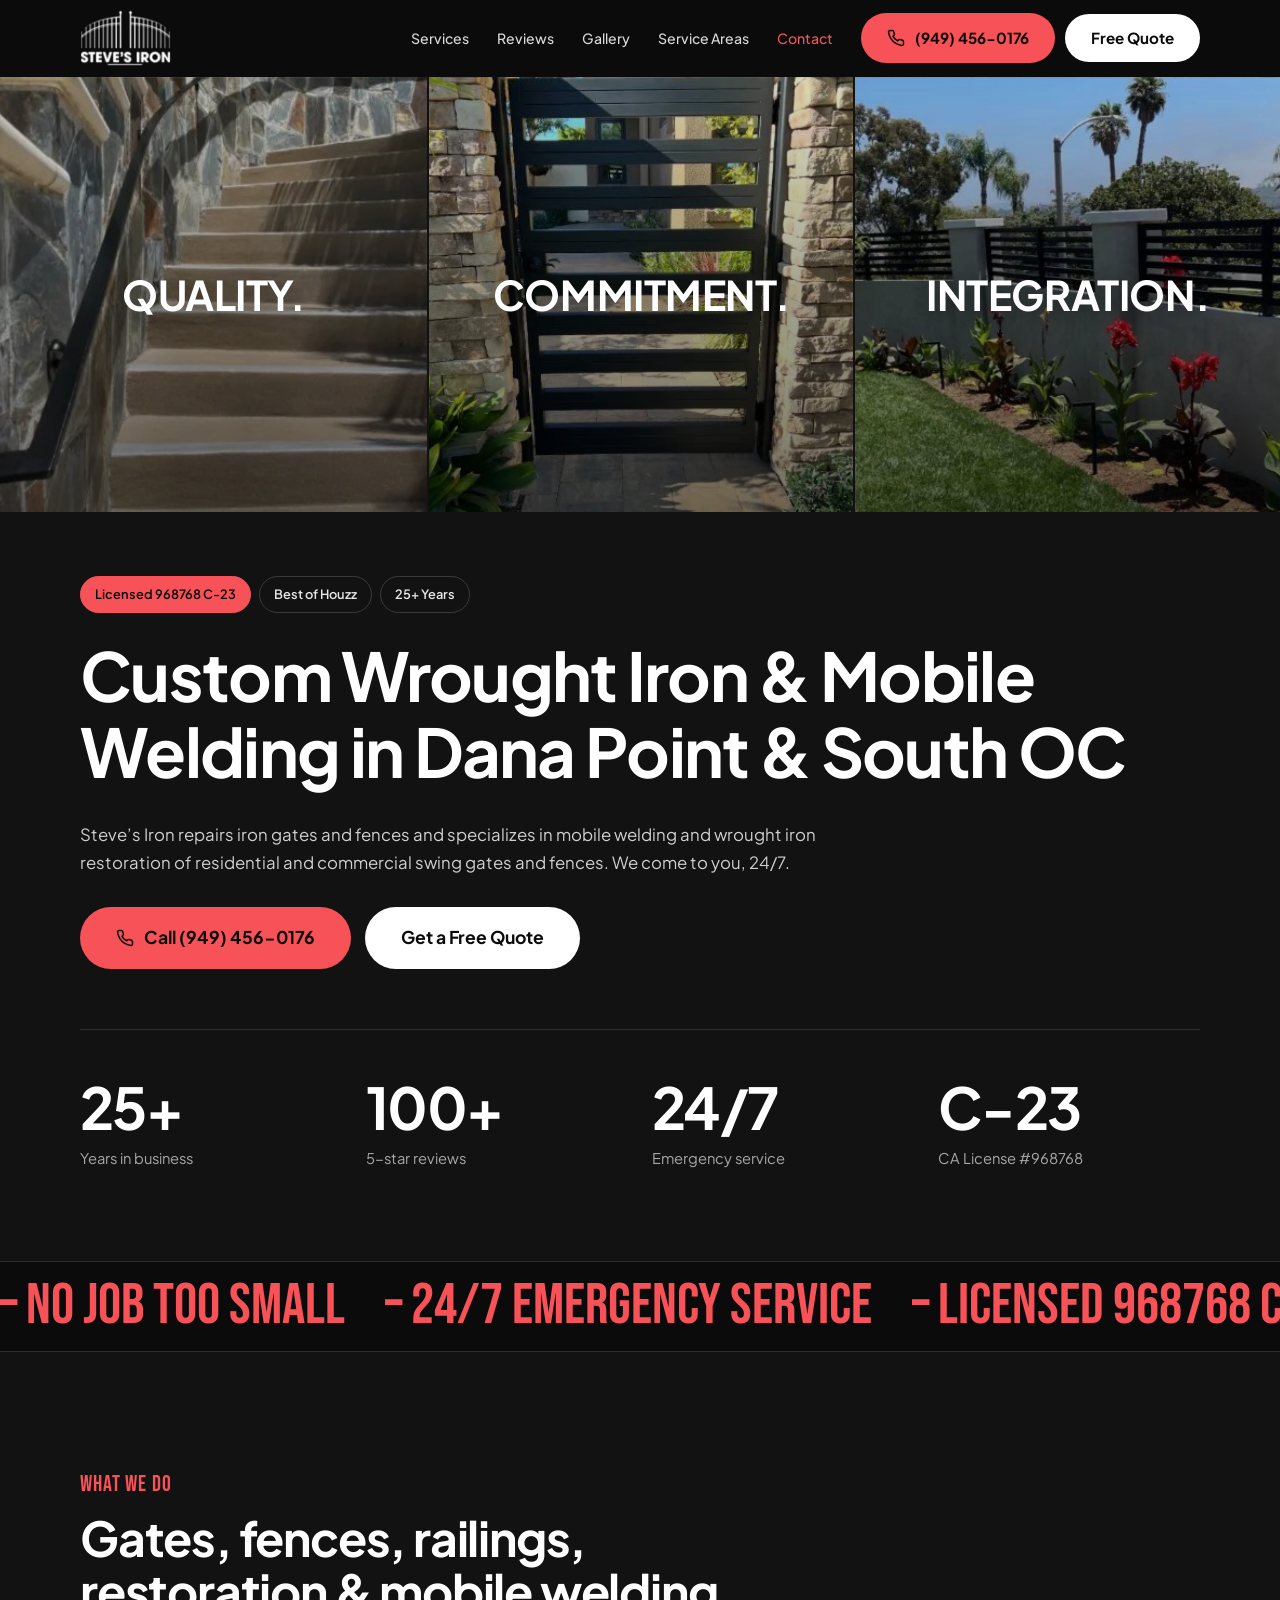
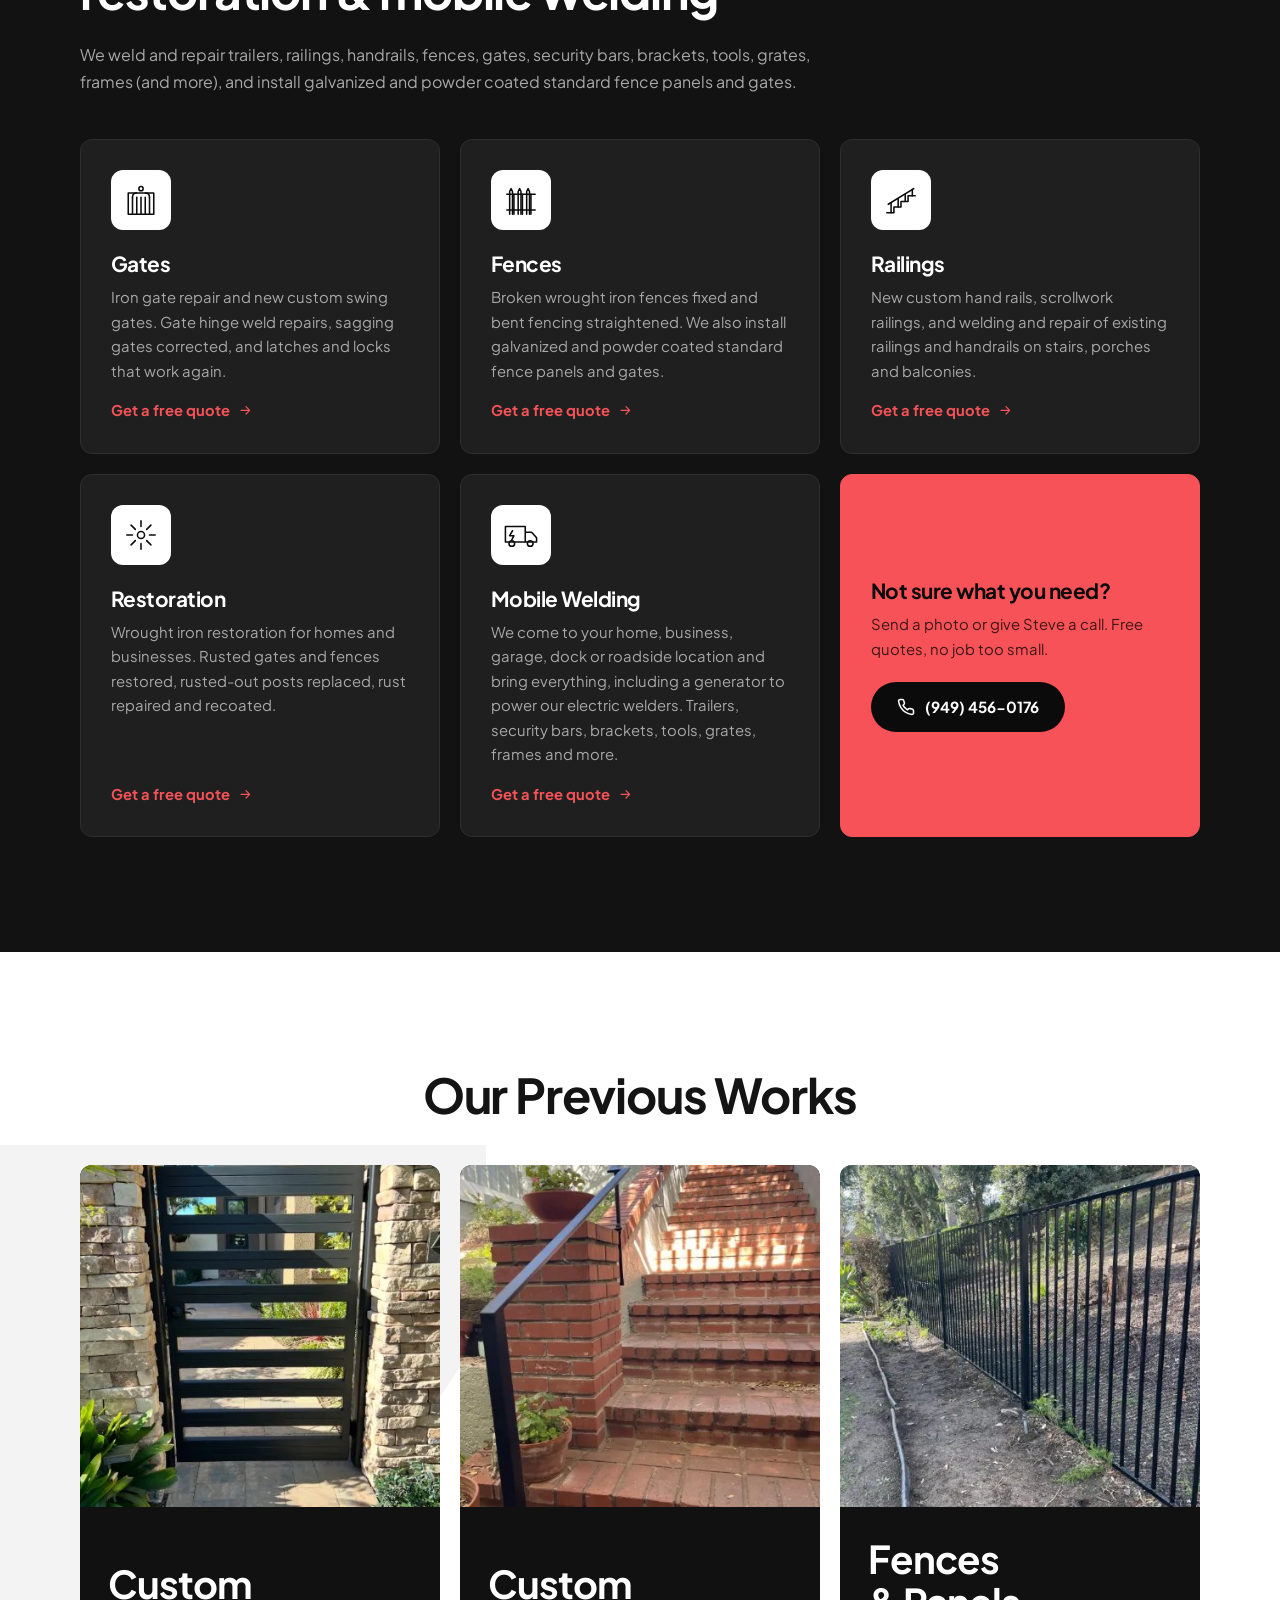
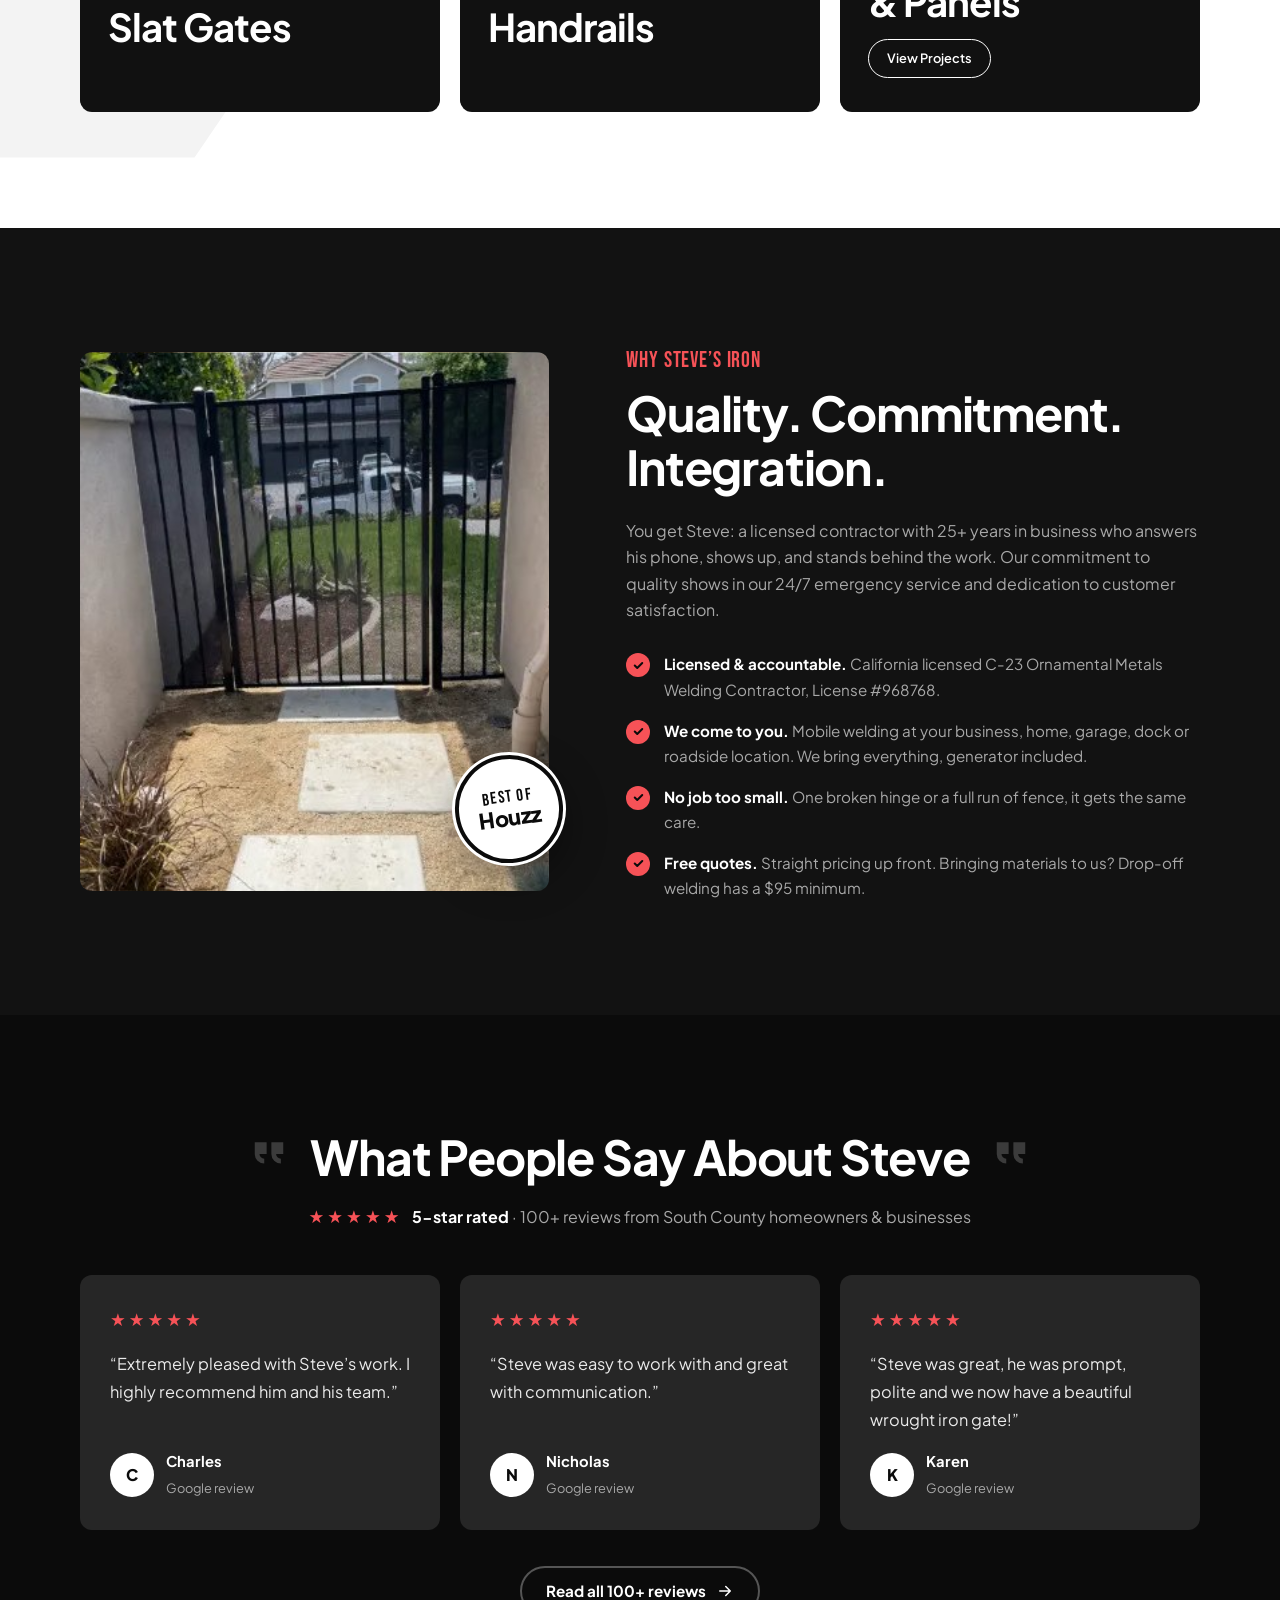
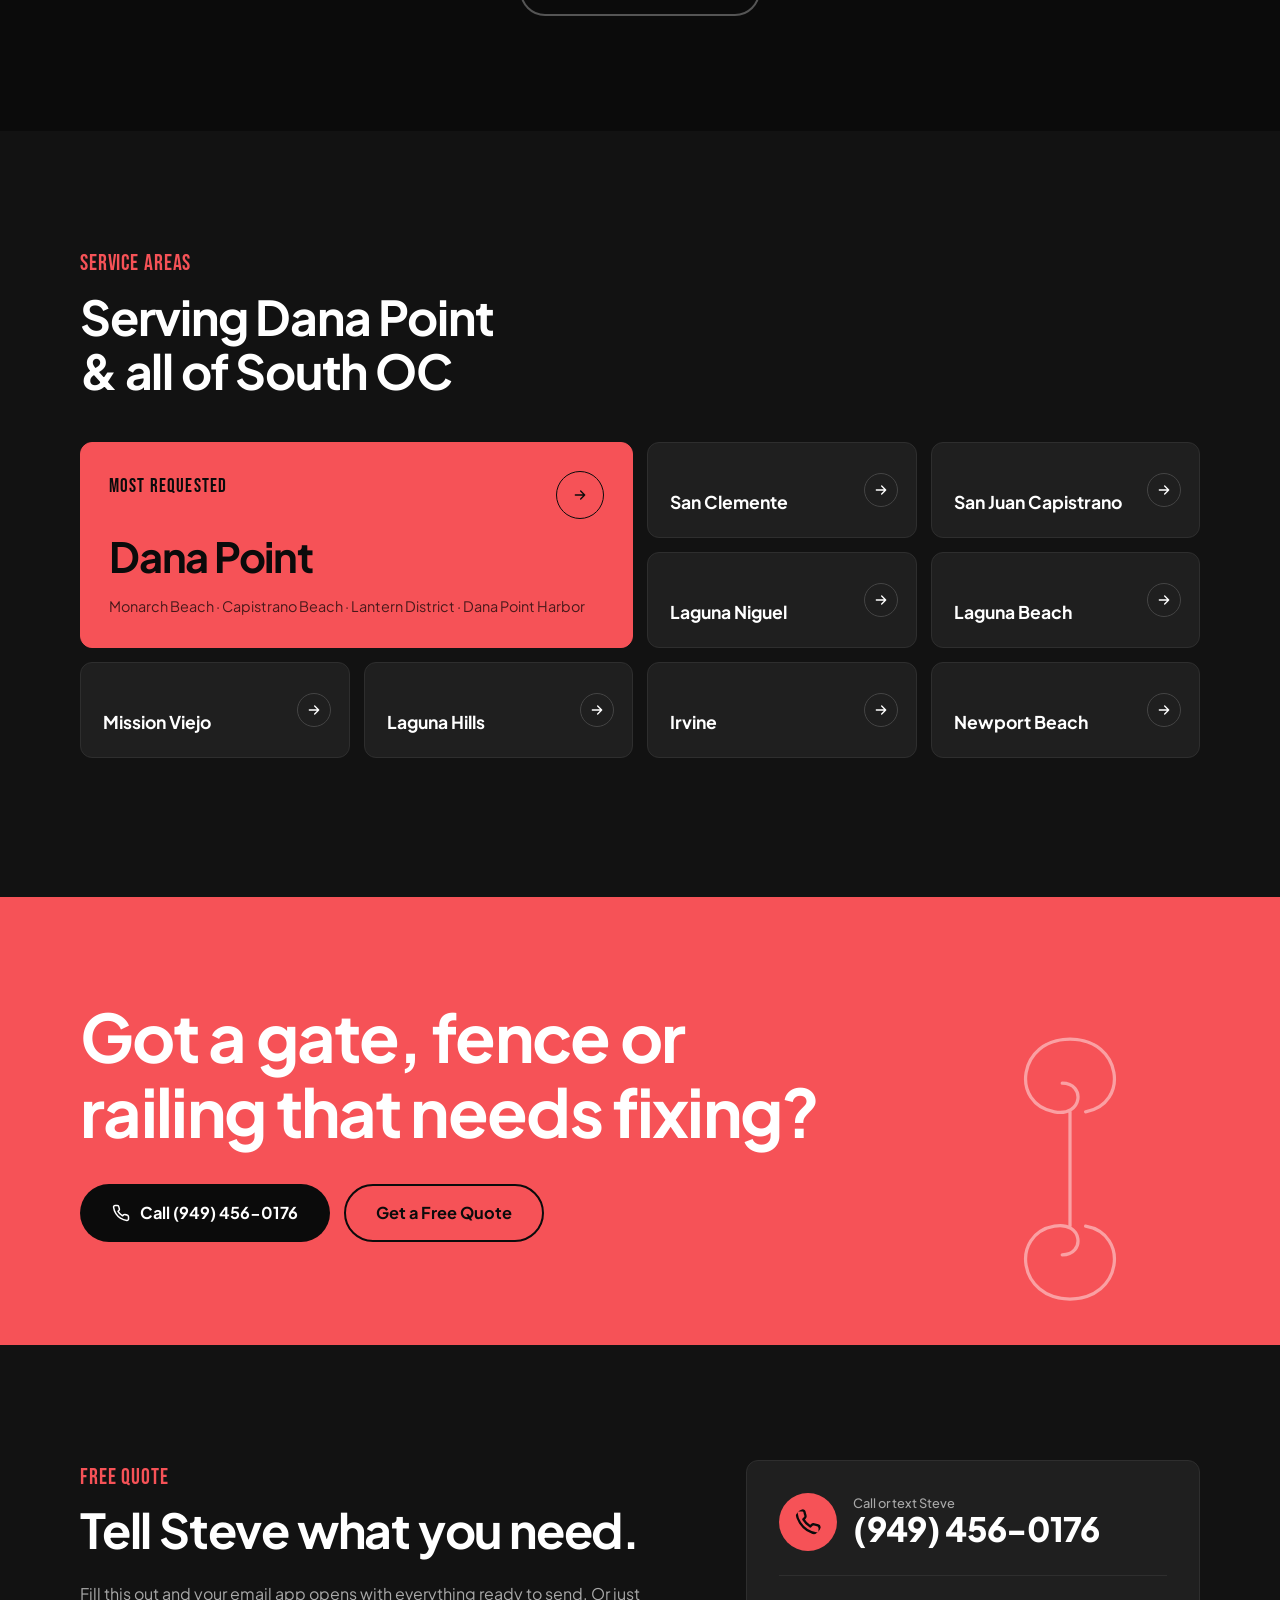
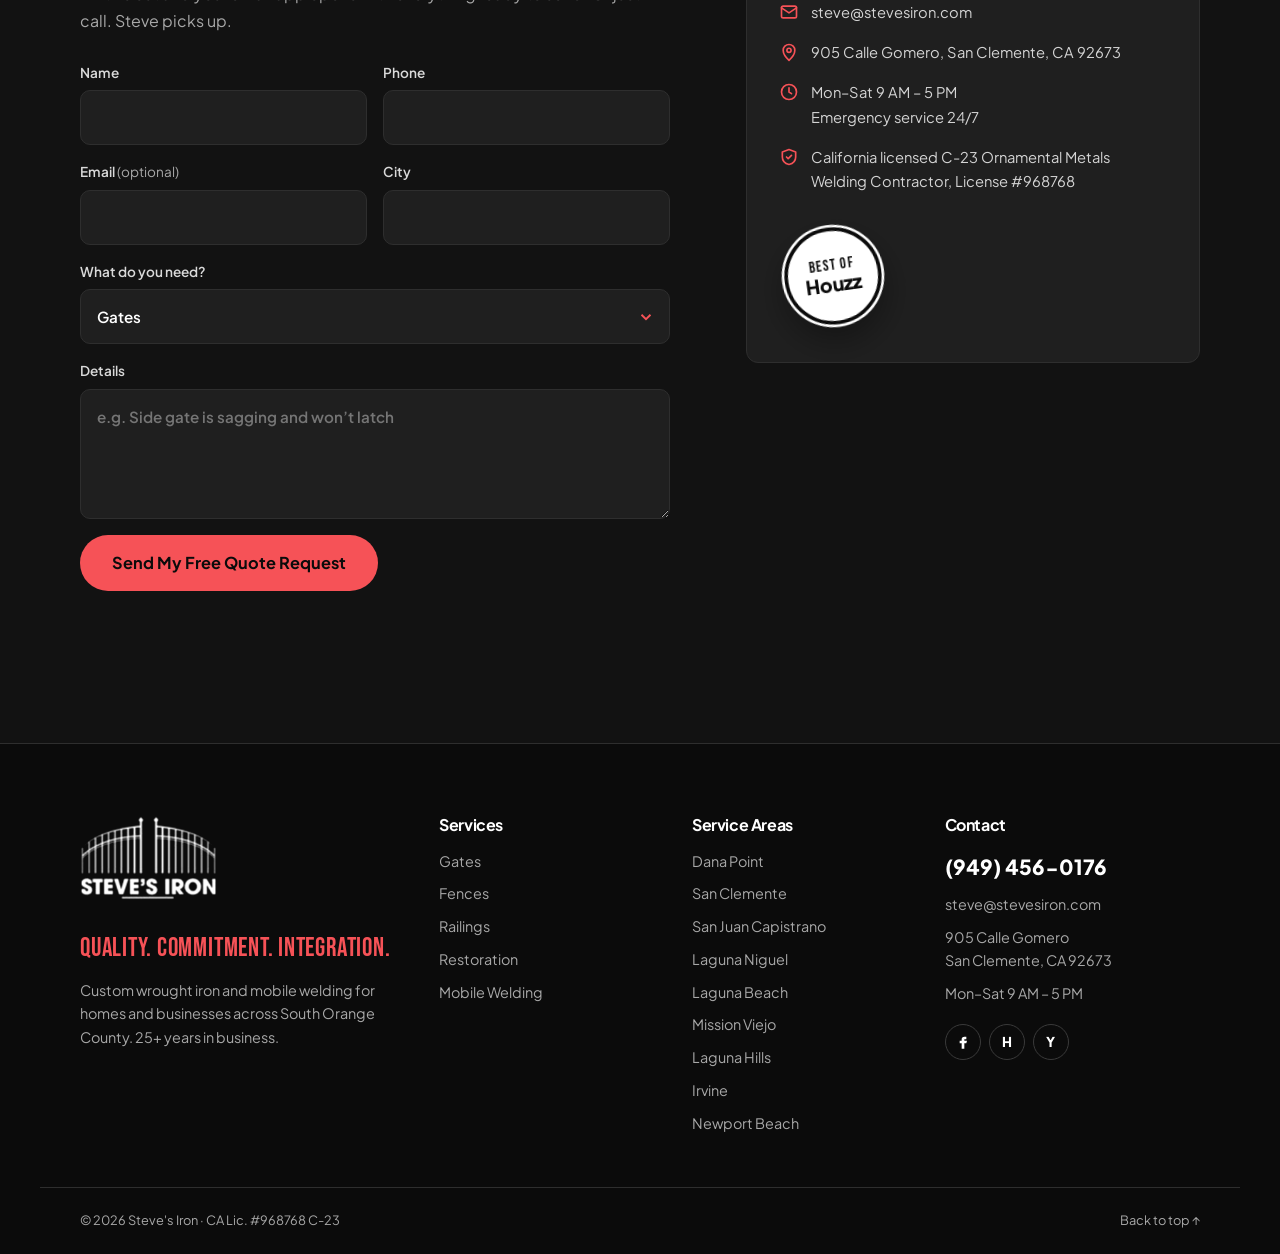
==== commit ffbb6973: "Add Steve's logo, gallery photos and Google reviews; drop yellow - Brand is now black, white and red" ====
--- a/index.html
+++ b/index.html
@@ -3,569 +3,379 @@
 <head>
   <meta charset="UTF-8" />
   <meta name="viewport" content="width=device-width, initial-scale=1" />
-  <title>Steve's Iron | Mobile Welding, Iron Gate &amp; Fence Repair in San Clemente, CA</title>
-  <meta name="description" content="Steve's Iron: licensed C-23 mobile welding contractor in San Clemente, CA. Wrought iron gate and fence repair, custom hand rails, swing gates and 24/7 emergency service. 25+ years. Call (949) 456-0176 for a free quote." />
-  <meta name="theme-color" content="#0e0e0e" />
+  <title>Steve’s Iron | Custom Wrought Iron &amp; Mobile Welding in Dana Point &amp; South OC</title>
+  <meta name="description" content="Custom wrought iron gates, fences, railings, restoration and mobile welding in Dana Point, San Clemente and South Orange County. Licensed C-23 #968768. 24/7. Call (949) 456-0176." />
+  <meta name="theme-color" content="#0b0b0b" />
   <link rel="canonical" href="https://stevesiron.com/" />
   <link rel="icon" href="assets/img/favicon.svg" type="image/svg+xml" />
-
   <meta property="og:type" content="website" />
-  <meta property="og:title" content="Steve's Iron | Mobile Welding &amp; Iron Gate Repair" />
-  <meta property="og:description" content="Mobile welding and wrought iron restoration for homes and businesses across South Orange County. 25+ years. 24/7 emergency service." />
+  <meta property="og:title" content="Steve’s Iron | Custom Wrought Iron &amp; Mobile Welding in Dana Point &amp; South OC" />
+  <meta property="og:description" content="Custom wrought iron gates, fences, railings, restoration and mobile welding in Dana Point, San Clemente and South Orange County. Licensed C-23 #968768. 24/7. Call (949) 456-0176." />
   <meta property="og:url" content="https://stevesiron.com/" />
-  <meta property="og:image" content="assets/img/hero.jpg" />
-
-  <link rel="preload" href="assets/fonts/barlow-condensed-800.woff2" as="font" type="font/woff2" crossorigin />
+  <meta property="og:image" content="https://stevesiron.com/assets/img/gallery/job-10.jpg" />
+  <link rel="preload" href="assets/fonts/plus-jakarta-sans-400.woff2" as="font" type="font/woff2" crossorigin />
   <link rel="stylesheet" href="assets/css/fonts.css" />
   <link rel="stylesheet" href="assets/css/styles.css" />
-
-  <script type="application/ld+json">
-  {
-    "@context": "https://schema.org",
-    "@type": "HomeAndConstructionBusiness",
-    "name": "Steve's Iron",
-    "description": "Mobile welding and wrought iron restoration of residential and commercial swing gates and fences.",
-    "url": "https://stevesiron.com/",
-    "telephone": "+1-949-456-0176",
-    "email": "steve@stevesiron.com",
-    "address": {
-      "@type": "PostalAddress",
-      "streetAddress": "905 Calle Gomero",
-      "addressLocality": "San Clemente",
-      "addressRegion": "CA",
-      "postalCode": "92673",
-      "addressCountry": "US"
-    },
-    "openingHoursSpecification": [{
-      "@type": "OpeningHoursSpecification",
-      "dayOfWeek": ["Monday","Tuesday","Wednesday","Thursday","Friday","Saturday"],
-      "opens": "09:00",
-      "closes": "17:00"
-    }],
-    "areaServed": ["San Clemente","Dana Point","San Juan Capistrano","Mission Viejo","Laguna Hills","Laguna Niguel","Irvine","Newport Beach","Laguna Beach"],
-    "sameAs": ["https://www.facebook.com/p/Steves-Iron-100066639412856/","https://www.yelp.com/biz/steves-iron-san-clemente"]
-  }
-  </script>
+  <script type="application/ld+json">{"@context":"https://schema.org","@type":"HomeAndConstructionBusiness","name":"Steve's Iron","slogan":"Quality. Commitment. Integration.","description":"Custom wrought iron and mobile welding: gates, fences, railings, restoration and on-site welding across South Orange County.","url":"https://stevesiron.com/","telephone":"+1-949-456-0176","email":"steve@stevesiron.com","address":{"@type":"PostalAddress","streetAddress":"905 Calle Gomero","addressLocality":"San Clemente","addressRegion":"CA","postalCode":"92673","addressCountry":"US"},"openingHoursSpecification":[{"@type":"OpeningHoursSpecification","dayOfWeek":["Monday","Tuesday","Wednesday","Thursday","Friday","Saturday"],"opens":"09:00","closes":"17:00"}],"areaServed":["Dana Point","San Clemente","San Juan Capistrano","Laguna Niguel","Laguna Beach","Mission Viejo","Laguna Hills","Irvine","Newport Beach"],"sameAs":["https://www.facebook.com/p/Steves-Iron-100066639412856/","https://www.yelp.com/biz/steves-iron-san-clemente","https://www.houzz.com/professionals/fencing-and-gate-sales-and-construction/steves-iron-pfvwus-pf~2050751198"]}</script>
 </head>
 <body>
   <a class="skip-link" href="#main">Skip to content</a>
-
-  <!-- ============ HEADER ============ -->
-  <header class="site-header" id="top">
+  <header class="site-header">
     <div class="container header-inner">
-      <a href="#top" class="logo" aria-label="Steve's Iron home">
-        <span class="logo-mark">
-          <span class="logo-top">STEVE<svg class="logo-spark" viewBox="0 0 24 40" aria-hidden="true"><path d="M15 0 3 22h8l-4 18L21 15h-8l2-15z"/></svg>S</span>
-          <span class="logo-bottom">IRON &middot; WELDING</span>
-        </span>
-      </a>
-
-      <div class="header-main">
-        <div class="topbar">
-          <a href="https://maps.google.com/?q=905+Calle+Gomero,+San+Clemente,+CA+92673" target="_blank" rel="noopener" class="topbar-item">
-            <svg viewBox="0 0 24 24" aria-hidden="true"><path d="M12 22s-7-6.2-7-12a7 7 0 1 1 14 0c0 5.8-7 12-7 12z"/><circle cx="12" cy="10" r="2.5"/></svg>
-            905 Calle Gomero, San Clemente, CA 92673
-          </a>
-          <a href="mailto:steve@stevesiron.com" class="topbar-item">
-            <svg viewBox="0 0 24 24" aria-hidden="true"><rect x="3" y="5" width="18" height="14" rx="2"/><path d="m3 7 9 6 9-6"/></svg>
-            steve@stevesiron.com
-          </a>
-          <div class="topbar-social">
-            <a href="https://www.facebook.com/p/Steves-Iron-100066639412856/" target="_blank" rel="noopener" aria-label="Facebook">
-              <svg viewBox="0 0 24 24" aria-hidden="true"><path d="M14 8h3V4h-3a4 4 0 0 0-4 4v2H7v4h3v8h4v-8h3l1-4h-4V8z" fill="currentColor" stroke="none"/></svg>
-            </a>
-            <a href="https://www.yelp.com/biz/steves-iron-san-clemente" target="_blank" rel="noopener" aria-label="Yelp">
-              <svg viewBox="0 0 24 24" aria-hidden="true"><path d="M12 2l2.9 6.9 7.1.6-5.4 4.7 1.6 7.3L12 17.8 5.8 21.5l1.6-7.3L2 9.5l7.1-.6z" fill="currentColor" stroke="none"/></svg>
-            </a>
+      
+<a href="" class="logo" aria-label="Steve's Iron home">
+  <img src="assets/img/logo-white.png" alt="Steve's Iron" width="768" height="471" />
+</a>
+      <nav class="nav" aria-label="Main">
+        <ul class="nav-menu" id="nav-menu">
+          <li><a href="#services">Services</a></li>
+                    <li><a href="#reviews">Reviews</a></li>
+          <li><a href="gallery/">Gallery</a></li>
+          <li><a href="service-areas/">Service Areas</a></li>
+          <li><a href="#contact">Contact</a></li>
+        </ul>
+      </nav>
+      <div class="header-cta">
+        <a href="tel:+19494560176" class="btn btn-red btn-call" aria-label="Call (949) 456-0176"><svg viewBox="0 0 24 24" aria-hidden="true"><path d="M22 16.9v3a2 2 0 0 1-2.2 2 19.8 19.8 0 0 1-8.6-3.1 19.5 19.5 0 0 1-6-6A19.8 19.8 0 0 1 2.1 4.2 2 2 0 0 1 4.1 2h3a2 2 0 0 1 2 1.7c.1.9.4 1.8.7 2.7a2 2 0 0 1-.5 2.1L8 9.8a16 16 0 0 0 6 6l1.3-1.3a2 2 0 0 1 2.1-.4c.9.3 1.8.6 2.7.7a2 2 0 0 1 1.7 2z"/></svg><span class="call-label">Call Now</span><span class="call-number">(949) 456-0176</span></a>
+        <a href="#quote" class="btn btn-light">Free Quote</a>
+        <button class="nav-toggle" aria-expanded="false" aria-controls="nav-menu" aria-label="Open menu"><span></span><span></span><span></span></button>
+      </div>
+    </div>
+  </header>
+  <main id="main">
+    <section class="hero">
+      <div class="hero-panels">
+        <div class="hero-panel"><div class="photo " data-img="assets/img/gallery/job-11.jpg" role="img" aria-label="Spiral handrail by Steve’s Iron, San Clemente"></div><span>QUALITY.</span></div><div class="hero-panel"><div class="photo " data-img="assets/img/gallery/job-10.jpg" role="img" aria-label="Sleek slat design gate by Steve’s Iron, Dana Point"></div><span>COMMITMENT.</span></div><div class="hero-panel"><div class="photo " data-img="assets/img/gallery/job-02.jpg" role="img" aria-label="Horizontal slat fence panels by Steve’s Iron, San Clemente"></div><span>INTEGRATION.</span></div>
+      </div>
+      <div class="container hero-copy">
+        <div class="hero-badges">
+          <span class="pill pill-red">Licensed 968768 C-23</span>
+          <span class="pill">Best of Houzz</span>
+          <span class="pill">25+ Years</span>
+        </div>
+        <h1>Custom Wrought Iron &amp; Mobile Welding in Dana Point &amp; South OC</h1>
+        <p class="hero-lead">Steve’s Iron repairs iron gates and fences and specializes in mobile welding and wrought iron restoration of residential and commercial swing gates and fences. We come to you, 24/7.</p>
+        <div class="hero-actions">
+          <a href="tel:+19494560176" class="btn btn-red btn-xl"><svg viewBox="0 0 24 24" aria-hidden="true"><path d="M22 16.9v3a2 2 0 0 1-2.2 2 19.8 19.8 0 0 1-8.6-3.1 19.5 19.5 0 0 1-6-6A19.8 19.8 0 0 1 2.1 4.2 2 2 0 0 1 4.1 2h3a2 2 0 0 1 2 1.7c.1.9.4 1.8.7 2.7a2 2 0 0 1-.5 2.1L8 9.8a16 16 0 0 0 6 6l1.3-1.3a2 2 0 0 1 2.1-.4c.9.3 1.8.6 2.7.7a2 2 0 0 1 1.7 2z"/></svg> Call (949) 456-0176</a>
+          <a href="#quote" class="btn btn-light btn-xl">Get a Free Quote</a>
+        </div>
+        <div class="stats">
+          <div class="stat"><strong>25+</strong><span>Years in business</span></div>
+          <div class="stat"><strong>100+</strong><span>5-star reviews</span></div>
+          <div class="stat"><strong>24/7</strong><span>Emergency service</span></div>
+          <div class="stat"><strong>C-23</strong><span>CA License #968768</span></div>
+        </div>
+      </div>
+    </section>
+
+    
+  <section class="band" aria-label="No job too small, 24/7 emergency service, Licensed 968768 C-23, Free quotes, We come to you">
+    <div class="band-track"><div class="band-group"><span>&ndash; No job too small</span><span>&ndash; 24/7 emergency service</span><span>&ndash; Licensed 968768 C-23</span><span>&ndash; Free quotes</span><span>&ndash; We come to you</span></div><div class="band-group" aria-hidden="true"><span>&ndash; No job too small</span><span>&ndash; 24/7 emergency service</span><span>&ndash; Licensed 968768 C-23</span><span>&ndash; Free quotes</span><span>&ndash; We come to you</span></div></div>
+  </section>
+
+    <section class="section services" id="services">
+      <div class="container">
+        <div class="section-head">
+          <p class="eyebrow">What We Do</p>
+          <h2>Gates, fences, railings, restoration &amp; mobile welding</h2>
+          <p class="muted">We weld and repair trailers, railings, handrails, fences, gates, security bars, brackets, tools, grates, frames (and more), and install galvanized and powder coated standard fence panels and gates.</p>
+        </div>
+        
+  <div class="service-grid">
+    
+    <article class="service" id="gates">
+      <div class="service-icon"><svg viewBox="0 0 48 48" aria-hidden="true"><path d="M6 44V14M42 44V14M6 14h36M6 44h36"/><path d="M12 44V20M18 44V20M24 44V20M30 44V20M36 44V20"/><path d="M12 20c0-4 3-6 6-6M36 20c0-4-3-6-6-6"/><circle cx="24" cy="8" r="3"/></svg></div>
+      <h3>Gates</h3>
+      <p>Iron gate repair and new custom swing gates. Gate hinge weld repairs, sagging gates corrected, and latches and locks that work again.</p>
+      <a href="#quote" class="text-link">Get a free quote <svg viewBox="0 0 24 24" aria-hidden="true"><path d="M5 12h14M13 6l6 6-6 6"/></svg></a>
+    </article>
+    <article class="service" id="fences">
+      <div class="service-icon"><svg viewBox="0 0 48 48" aria-hidden="true"><path d="M4 16h40M4 38h40"/><path d="M8 44V12l2-4 2 4v32M20 44V12l2-4 2 4v32M32 44V12l2-4 2 4v32"/><path d="M14 44V16M26 44V16M38 44V16"/></svg></div>
+      <h3>Fences</h3>
+      <p>Broken wrought iron fences fixed and bent fencing straightened. We also install galvanized and powder coated standard fence panels and gates.</p>
+      <a href="#quote" class="text-link">Get a free quote <svg viewBox="0 0 24 24" aria-hidden="true"><path d="M5 12h14M13 6l6 6-6 6"/></svg></a>
+    </article>
+    <article class="service" id="railings">
+      <div class="service-icon"><svg viewBox="0 0 48 48" aria-hidden="true"><path d="M4 42h10v-8h10v-8h10v-8h10"/><path d="M6 30 42 8"/><path d="M10 42V28M20 34V22M30 26V16M40 18V9"/></svg></div>
+      <h3>Railings</h3>
+      <p>New custom hand rails, scrollwork railings, and welding and repair of existing railings and handrails on stairs, porches and balconies.</p>
+      <a href="#quote" class="text-link">Get a free quote <svg viewBox="0 0 24 24" aria-hidden="true"><path d="M5 12h14M13 6l6 6-6 6"/></svg></a>
+    </article>
+    <article class="service" id="restoration">
+      <div class="service-icon"><svg viewBox="0 0 48 48" aria-hidden="true"><path d="M24 4v8M24 36v8M4 24h8M36 24h8M10 10l6 6M32 32l6 6M38 10l-6 6M16 32l-6 6"/><circle cx="24" cy="24" r="5"/></svg></div>
+      <h3>Restoration</h3>
+      <p>Wrought iron restoration for homes and businesses. Rusted gates and fences restored, rusted-out posts replaced, rust repaired and recoated.</p>
+      <a href="#quote" class="text-link">Get a free quote <svg viewBox="0 0 24 24" aria-hidden="true"><path d="M5 12h14M13 6l6 6-6 6"/></svg></a>
+    </article>
+    <article class="service" id="mobile-welding">
+      <div class="service-icon"><svg viewBox="0 0 48 48" aria-hidden="true"><path d="M2 12h28v22H2zM30 20h9l7 8v6H30z"/><circle cx="11" cy="36" r="4"/><circle cx="37" cy="36" r="4"/><path d="m12 18-4 7h6l-3 6"/></svg></div>
+      <h3>Mobile Welding</h3>
+      <p>We come to your home, business, garage, dock or roadside location and bring everything, including a generator to power our electric welders. Trailers, security bars, brackets, tools, grates, frames and more.</p>
+      <a href="#quote" class="text-link">Get a free quote <svg viewBox="0 0 24 24" aria-hidden="true"><path d="M5 12h14M13 6l6 6-6 6"/></svg></a>
+    </article>
+    <article class="service service-cta">
+      <h3>Not sure what you need?</h3>
+      <p>Send a photo or give Steve a call. Free quotes, no job too small.</p>
+      <a href="tel:+19494560176" class="btn btn-black"><svg viewBox="0 0 24 24" aria-hidden="true"><path d="M22 16.9v3a2 2 0 0 1-2.2 2 19.8 19.8 0 0 1-8.6-3.1 19.5 19.5 0 0 1-6-6A19.8 19.8 0 0 1 2.1 4.2 2 2 0 0 1 4.1 2h3a2 2 0 0 1 2 1.7c.1.9.4 1.8.7 2.7a2 2 0 0 1-.5 2.1L8 9.8a16 16 0 0 0 6 6l1.3-1.3a2 2 0 0 1 2.1-.4c.9.3 1.8.6 2.7.7a2 2 0 0 1 1.7 2z"/></svg> (949) 456-0176</a>
+    </article>
+  </div>
+      </div>
+    </section>
+
+    <section class="section works" id="work">
+      <div class="works-shape" aria-hidden="true"></div>
+      <div class="container">
+        <h2 class="works-title">Our Previous Works</h2>
+        <div class="work-grid">
+          
+          <article class="work-card">
+            <div class="photo " data-img="assets/img/gallery/job-10.jpg" role="img" aria-label="Custom Slat Gates"></div>
+            <div class="work-body">
+              <h3>Custom<br />Slat Gates</h3>
+              
+            </div>
+          </article>
+          <article class="work-card">
+            <div class="photo " data-img="assets/img/gallery/job-04.jpg" role="img" aria-label="Custom Handrails"></div>
+            <div class="work-body">
+              <h3>Custom<br />Handrails</h3>
+              
+            </div>
+          </article>
+          <article class="work-card">
+            <div class="photo " data-img="assets/img/gallery/job-09.jpg" role="img" aria-label="Fences &amp; Panels"></div>
+            <div class="work-body">
+              <h3>Fences<br />& Panels</h3>
+              <a href="gallery/" class="pill-link">View Projects</a>
+            </div>
+          </article>
+        </div>
+      </div>
+    </section>
+
+    <section class="section about" id="about">
+      <div class="container about-grid">
+        <div class="about-photo">
+          <div class="photo " data-img="assets/img/gallery/job-05.jpg" role="img" aria-label="Wrought iron side yard gate by Steve’s Iron"></div>
+          
+<a class="houzz-badge" href="https://www.houzz.com/professionals/fencing-and-gate-sales-and-construction/steves-iron-pfvwus-pf~2050751198" target="_blank" rel="noopener" aria-label="Best of Houzz, see Steve's Iron on Houzz">
+  <span class="hb-top">Best of</span><span class="hb-name">Houzz</span>
+</a>
+        </div>
+        <div>
+          <p class="eyebrow">Why Steve’s Iron</p>
+          <h2>Quality. Commitment. Integration.</h2>
+          <p class="muted">You get Steve: a licensed contractor with 25+ years in business who answers his phone, shows up, and stands behind the work. Our commitment to quality shows in our 24/7 emergency service and dedication to customer satisfaction.</p>
+          <ul class="checks">
+            <li><strong>Licensed &amp; accountable.</strong> California licensed C-23 Ornamental Metals Welding Contractor, License #968768.</li>
+            <li><strong>We come to you.</strong> Mobile welding at your business, home, garage, dock or roadside location. We bring everything, generator included.</li>
+            <li><strong>No job too small.</strong> One broken hinge or a full run of fence, it gets the same care.</li>
+            <li><strong>Free quotes.</strong> Straight pricing up front. Bringing materials to us? Drop-off welding has a $95 minimum.</li>
+          </ul>
+        </div>
+      </div>
+    </section>
+
+    
+  <section class="section reviews" id="reviews">
+    <div class="container">
+      <div class="section-title">
+        <span class="title-mark" aria-hidden="true"><svg viewBox="0 0 32 32" aria-hidden="true"><path d="M4 6h10v10H8a4 4 0 0 0 4 4v4a8 8 0 0 1-8-8V6zm14 0h10v10h-6a4 4 0 0 0 4 4v4a8 8 0 0 1-8-8V6z" fill="currentColor" stroke="none"/></svg></span>
+        <h2>What People Say About Steve</h2>
+        <span class="title-mark" aria-hidden="true"><svg viewBox="0 0 32 32" aria-hidden="true"><path d="M4 6h10v10H8a4 4 0 0 0 4 4v4a8 8 0 0 1-8-8V6zm14 0h10v10h-6a4 4 0 0 0 4 4v4a8 8 0 0 1-8-8V6z" fill="currentColor" stroke="none"/></svg></span>
+      </div>
+      <div class="rating-summary">
+        <span class="stars" aria-hidden="true">★★★★★</span>
+        <span><strong>5-star rated</strong> &middot; 100+ reviews from South County homeowners &amp; businesses</span>
+      </div>
+      <div class="review-grid">
+        
+        <figure class="review">
+          <span class="stars" aria-label="5 out of 5 stars">★★★★★</span>
+          <blockquote>“Extremely pleased with Steve’s work. I highly recommend him and his team.”</blockquote>
+          <figcaption>
+            <span class="avatar" aria-hidden="true">C</span>
+            <span><strong>Charles</strong><small>Google review</small></span>
+          </figcaption>
+        </figure>
+        <figure class="review">
+          <span class="stars" aria-label="5 out of 5 stars">★★★★★</span>
+          <blockquote>“Steve was easy to work with and great with communication.”</blockquote>
+          <figcaption>
+            <span class="avatar" aria-hidden="true">N</span>
+            <span><strong>Nicholas</strong><small>Google review</small></span>
+          </figcaption>
+        </figure>
+        <figure class="review">
+          <span class="stars" aria-label="5 out of 5 stars">★★★★★</span>
+          <blockquote>“Steve was great, he was prompt, polite and we now have a beautiful wrought iron gate!”</blockquote>
+          <figcaption>
+            <span class="avatar" aria-hidden="true">K</span>
+            <span><strong>Karen</strong><small>Google review</small></span>
+          </figcaption>
+        </figure>
+      </div>
+      <div class="center-actions">
+        <a href="https://www.google.com/search?q=Steve%27s+Iron+San+Clemente+reviews" target="_blank" rel="noopener" class="btn btn-outline-light">Read all 100+ reviews <svg viewBox="0 0 24 24" aria-hidden="true"><path d="M5 12h14M13 6l6 6-6 6"/></svg></a>
+      </div>
+    </div>
+  </section>
+
+    <section class="section areas" id="areas">
+      <div class="container">
+        <div class="section-head">
+          <p class="eyebrow">Service Areas</p>
+          <h2>Serving Dana Point &amp; all of South OC</h2>
+        </div>
+        <div class="area-grid">
+          
+          <a class="area-card area-featured" href="service-areas/dana-point/">
+            <span class="area-name">Dana Point</span>
+            <span class="area-note">Monarch Beach · Capistrano Beach · Lantern District · Dana Point Harbor</span>
+            <span class="area-arrow"><svg viewBox="0 0 24 24" aria-hidden="true"><path d="M5 12h14M13 6l6 6-6 6"/></svg></span>
+          </a>
+          <a class="area-card" href="service-areas/san-clemente/">
+            <span class="area-name">San Clemente</span>
+            
+            <span class="area-arrow"><svg viewBox="0 0 24 24" aria-hidden="true"><path d="M5 12h14M13 6l6 6-6 6"/></svg></span>
+          </a>
+          <a class="area-card" href="service-areas/san-juan-capistrano/">
+            <span class="area-name">San Juan Capistrano</span>
+            
+            <span class="area-arrow"><svg viewBox="0 0 24 24" aria-hidden="true"><path d="M5 12h14M13 6l6 6-6 6"/></svg></span>
+          </a>
+          <a class="area-card" href="service-areas/laguna-niguel/">
+            <span class="area-name">Laguna Niguel</span>
+            
+            <span class="area-arrow"><svg viewBox="0 0 24 24" aria-hidden="true"><path d="M5 12h14M13 6l6 6-6 6"/></svg></span>
+          </a>
+          <a class="area-card" href="service-areas/laguna-beach/">
+            <span class="area-name">Laguna Beach</span>
+            
+            <span class="area-arrow"><svg viewBox="0 0 24 24" aria-hidden="true"><path d="M5 12h14M13 6l6 6-6 6"/></svg></span>
+          </a>
+          <a class="area-card" href="service-areas/mission-viejo/">
+            <span class="area-name">Mission Viejo</span>
+            
+            <span class="area-arrow"><svg viewBox="0 0 24 24" aria-hidden="true"><path d="M5 12h14M13 6l6 6-6 6"/></svg></span>
+          </a>
+          <a class="area-card" href="service-areas/laguna-hills/">
+            <span class="area-name">Laguna Hills</span>
+            
+            <span class="area-arrow"><svg viewBox="0 0 24 24" aria-hidden="true"><path d="M5 12h14M13 6l6 6-6 6"/></svg></span>
+          </a>
+          <a class="area-card" href="service-areas/irvine/">
+            <span class="area-name">Irvine</span>
+            
+            <span class="area-arrow"><svg viewBox="0 0 24 24" aria-hidden="true"><path d="M5 12h14M13 6l6 6-6 6"/></svg></span>
+          </a>
+          <a class="area-card" href="service-areas/newport-beach/">
+            <span class="area-name">Newport Beach</span>
+            
+            <span class="area-arrow"><svg viewBox="0 0 24 24" aria-hidden="true"><path d="M5 12h14M13 6l6 6-6 6"/></svg></span>
+          </a>
+        </div>
+      </div>
+    </section>
+
+    
+  <section class="cta-band">
+    <div class="container cta-inner">
+      <h2>Got a gate, fence or railing that needs fixing?</h2>
+      <div class="cta-actions">
+        <a href="tel:+19494560176" class="btn btn-black btn-lg"><svg viewBox="0 0 24 24" aria-hidden="true"><path d="M22 16.9v3a2 2 0 0 1-2.2 2 19.8 19.8 0 0 1-8.6-3.1 19.5 19.5 0 0 1-6-6A19.8 19.8 0 0 1 2.1 4.2 2 2 0 0 1 4.1 2h3a2 2 0 0 1 2 1.7c.1.9.4 1.8.7 2.7a2 2 0 0 1-.5 2.1L8 9.8a16 16 0 0 0 6 6l1.3-1.3a2 2 0 0 1 2.1-.4c.9.3 1.8.6 2.7.7a2 2 0 0 1 1.7 2z"/></svg> Call (949) 456-0176</a>
+        <a href="#quote" class="btn btn-white btn-lg">Get a Free Quote</a>
+      </div>
+      <svg class="cta-art" viewBox="0 0 200 240" aria-hidden="true"><path d="M100 20c-40 0-46 50-12 56 22 4 24-22 6-22M100 20c40 0 46 50 12 56M100 76v88M100 220c-40 0-46-50-12-56 22-4 24 22 6 22M100 220c40 0 46-50 12-56"/></svg>
+    </div>
+  </section>
+    
+  <section class="section contact" id="contact">
+    <div class="container contact-grid">
+      <div id="quote">
+        <p class="eyebrow">Free Quote</p>
+        <h2>Tell Steve what you need.</h2>
+        <p class="muted">Fill this out and your email app opens with everything ready to send. Or just call. Steve picks up.</p>
+        <form class="quote-form" id="quote-form" novalidate>
+          <div class="form-row">
+            <label><span>Name</span><input type="text" name="name" required autocomplete="name" /></label>
+            <label><span>Phone</span><input type="tel" name="phone" required autocomplete="tel" /></label>
           </div>
-        </div>
-
-        <nav class="nav" aria-label="Main">
-          <button class="nav-toggle" aria-expanded="false" aria-controls="nav-menu" aria-label="Open menu">
-            <span></span><span></span><span></span>
-          </button>
-          <ul class="nav-menu" id="nav-menu">
-            <li><a href="#top">Home</a></li>
-            <li><a href="#services">Services</a></li>
-            <li><a href="#about">About</a></li>
-            <li><a href="#gallery">Gallery</a></li>
-            <li><a href="#areas">Service Areas</a></li>
-            <li><a href="#contact">Contact</a></li>
-          </ul>
-          <div class="nav-cta">
-            <a href="tel:+19494560176" class="btn btn-red">
-              <svg viewBox="0 0 24 24" aria-hidden="true"><path d="M22 16.9v3a2 2 0 0 1-2.2 2 19.8 19.8 0 0 1-8.6-3.1 19.5 19.5 0 0 1-6-6A19.8 19.8 0 0 1 2.1 4.2 2 2 0 0 1 4.1 2h3a2 2 0 0 1 2 1.7c.1.9.4 1.8.7 2.7a2 2 0 0 1-.5 2.1L8 9.8a16 16 0 0 0 6 6l1.3-1.3a2 2 0 0 1 2.1-.4c.9.3 1.8.6 2.7.7a2 2 0 0 1 1.7 2z" fill="currentColor" stroke="none"/></svg>
-              (949) 456-0176
-            </a>
-            <a href="#quote" class="btn btn-yellow">Get a Quote</a>
+          <div class="form-row">
+            <label><span>Email <em>(optional)</em></span><input type="email" name="email" autocomplete="email" /></label>
+            <label><span>City</span><input type="text" name="city" value="" autocomplete="address-level2" /></label>
           </div>
-        </nav>
-      </div>
-    </div>
-  </header>
-
-  <main id="main">
-    <!-- ============ HERO ============ -->
-    <section class="hero">
-      <div class="hero-bg" aria-hidden="true">
-        <div class="hero-photo" data-img="assets/img/hero.jpg" data-fallback="https://images.unsplash.com/photo-1504328345606-18bbc8c9d7d1?auto=format&fit=crop&w=1600&q=80"></div>
-        <div class="hero-stripe"></div>
-        <canvas class="hero-sparks"></canvas>
-      </div>
-      <div class="container hero-inner">
-        <div class="hero-content">
-          <p class="eyebrow eyebrow-light">Welding Services &middot; San Clemente, CA</p>
-          <h1>San Clemente's trusted mobile welder. Licensed, fast &amp; available 24/7.</h1>
-          <ul class="hero-points">
-            <li><svg class="bolt" viewBox="0 0 24 40" aria-hidden="true"><path d="M15 0 3 22h8l-4 18L21 15h-8l2-15z"/></svg>CA Licensed C-23 #968768</li>
-            <li><svg class="bolt" viewBox="0 0 24 40" aria-hidden="true"><path d="M15 0 3 22h8l-4 18L21 15h-8l2-15z"/></svg>24/7 Emergency Service</li>
-            <li><svg class="bolt" viewBox="0 0 24 40" aria-hidden="true"><path d="M15 0 3 22h8l-4 18L21 15h-8l2-15z"/></svg>25+ Years in Business</li>
-            <li><svg class="bolt" viewBox="0 0 24 40" aria-hidden="true"><path d="M15 0 3 22h8l-4 18L21 15h-8l2-15z"/></svg>No Job Too Small</li>
-          </ul>
-          <div class="hero-actions">
-            <a href="tel:+19494560176" class="btn btn-yellow btn-lg">Call Now for a Free Quote</a>
-            <a href="#services" class="btn btn-ghost btn-lg">View Services</a>
-          </div>
-        </div>
-      </div>
-    </section>
-
-    <!-- ============ QUOTE FORM ============ -->
-    <section class="quote-wrap" id="quote">
-      <div class="container">
-        <form class="quote-card" id="quote-form" novalidate>
-          <h2>Get Your Free Quote!</h2>
-          <div class="quote-fields">
-            <label class="field">
-              <span class="sr-only">Name</span>
-              <input type="text" name="name" placeholder="Name" required autocomplete="name" />
-              <svg viewBox="0 0 24 24" aria-hidden="true"><circle cx="12" cy="8" r="4"/><path d="M4 21a8 8 0 0 1 16 0"/></svg>
-            </label>
-            <label class="field">
-              <span class="sr-only">Phone number</span>
-              <input type="tel" name="phone" placeholder="Phone Number" required autocomplete="tel" />
-              <svg viewBox="0 0 24 24" aria-hidden="true"><path d="M22 16.9v3a2 2 0 0 1-2.2 2 19.8 19.8 0 0 1-8.6-3.1 19.5 19.5 0 0 1-6-6A19.8 19.8 0 0 1 2.1 4.2 2 2 0 0 1 4.1 2h3a2 2 0 0 1 2 1.7c.1.9.4 1.8.7 2.7a2 2 0 0 1-.5 2.1L8 9.8a16 16 0 0 0 6 6l1.3-1.3a2 2 0 0 1 2.1-.4c.9.3 1.8.6 2.7.7a2 2 0 0 1 1.7 2z"/></svg>
-            </label>
-            <label class="field">
-              <span class="sr-only">Email</span>
-              <input type="email" name="email" placeholder="Email" autocomplete="email" />
-              <svg viewBox="0 0 24 24" aria-hidden="true"><rect x="3" y="5" width="18" height="14" rx="2"/><path d="m3 7 9 6 9-6"/></svg>
-            </label>
-            <label class="field">
-              <span class="sr-only">How can we help?</span>
-              <input type="text" name="message" placeholder="How Can We Help?" required />
-              <svg viewBox="0 0 24 24" aria-hidden="true"><path d="M4 20h4L20 8l-4-4L4 16v4z"/></svg>
-            </label>
-            <button type="submit" class="btn btn-yellow">Submit</button>
-          </div>
+          <label><span>What do you need?</span>
+            <select name="service">
+              <option>Gates</option><option>Fences</option><option>Railings</option><option>Restoration</option><option>Mobile Welding</option>
+              <option>Emergency repair</option>
+              <option>Something else</option>
+            </select>
+          </label>
+          <label><span>Details</span><textarea name="message" rows="4" required placeholder="e.g. Side gate is sagging and won’t latch"></textarea></label>
+          <button type="submit" class="btn btn-red btn-lg">Send My Free Quote Request</button>
           <p class="form-status" role="status" aria-live="polite"></p>
         </form>
       </div>
-    </section>
-
-    <!-- ============ TRUST MARQUEE ============ -->
-    <section class="marquee" aria-label="Credentials">
-      <div class="marquee-track">
-        <div class="marquee-group">
-          <span>CA Licensed C-23</span><i></i>
-          <span>Ornamental Metals</span><i></i>
-          <span>Mobile Welding</span><i></i>
-          <span>24/7 Emergency</span><i></i>
-          <span>25+ Years</span><i></i>
-          <span>Residential &amp; Commercial</span><i></i>
-          <span>Free Quotes</span><i></i>
-          <span>No Job Too Small</span><i></i>
-        </div>
-        <div class="marquee-group" aria-hidden="true">
-          <span>CA Licensed C-23</span><i></i>
-          <span>Ornamental Metals</span><i></i>
-          <span>Mobile Welding</span><i></i>
-          <span>24/7 Emergency</span><i></i>
-          <span>25+ Years</span><i></i>
-          <span>Residential &amp; Commercial</span><i></i>
-          <span>Free Quotes</span><i></i>
-          <span>No Job Too Small</span><i></i>
-        </div>
-      </div>
-    </section>
-
-    <!-- ============ SERVICES ============ -->
-    <section class="section services" id="services">
-      <div class="container">
-        <div class="section-head split">
-          <div>
-            <p class="eyebrow">Services Overview</p>
-            <h2>Welding &amp; iron work for every home &amp; business in South County</h2>
-          </div>
-          <div class="carousel-arrows">
-            <button class="arrow arrow-yellow" data-scroll="-1" aria-label="Previous services">
-              <svg viewBox="0 0 24 24" aria-hidden="true"><path d="m15 18-6-6 6-6"/></svg>
-            </button>
-            <button class="arrow" data-scroll="1" aria-label="Next services">
-              <svg viewBox="0 0 24 24" aria-hidden="true"><path d="m9 18 6-6-6-6"/></svg>
-            </button>
-          </div>
-        </div>
-
-        <div class="service-track" id="service-track">
-          <article class="service-card">
-            <div class="service-img" data-img="assets/img/service-gate.jpg" data-icon="gate"></div>
-            <div class="service-body">
-              <h3>Iron Gate Repair</h3>
-              <p>Gate hinge weld repairs and correcting sagging gates to ensure smooth operation and long-term durability. Gate won't latch or lock? We'll fix it.</p>
-              <a href="#quote" class="link-arrow">Get a quote</a>
-            </div>
-          </article>
-          <article class="service-card">
-            <div class="service-img" data-img="assets/img/service-fence.jpg" data-icon="fence"></div>
-            <div class="service-body">
-              <h3>Fence Repair</h3>
-              <p>Fixing broken wrought iron fences and repairing bent fencing, including emergency fence repairs when a car, storm or accident takes a section out.</p>
-              <a href="#quote" class="link-arrow">Get a quote</a>
-            </div>
-          </article>
-          <article class="service-card">
-            <div class="service-img" data-img="assets/img/service-restoration.jpg" data-icon="spark"></div>
-            <div class="service-body">
-              <h3>Wrought Iron Restoration</h3>
-              <p>Restoring rusted wrought iron gates and fences for residential and commercial properties, bringing tired iron back to solid, good-looking shape.</p>
-              <a href="#quote" class="link-arrow">Get a quote</a>
-            </div>
-          </article>
-          <article class="service-card">
-            <div class="service-img" data-img="assets/img/service-rails.jpg" data-icon="rail"></div>
-            <div class="service-body">
-              <h3>Hand Rails &amp; Railings</h3>
-              <p>New custom hand rails installed, plus welding and repair of existing railings and handrails on stairs, porches, balconies and walkways.</p>
-              <a href="#quote" class="link-arrow">Get a quote</a>
-            </div>
-          </article>
-          <article class="service-card">
-            <div class="service-img" data-img="assets/img/service-swing-gate.jpg" data-icon="gate"></div>
-            <div class="service-body">
-              <h3>Custom Swing Gates</h3>
-              <p>New custom swing gates and custom wrought iron creations built for your property, residential or commercial.</p>
-              <a href="#quote" class="link-arrow">Get a quote</a>
-            </div>
-          </article>
-          <article class="service-card">
-            <div class="service-img" data-img="assets/img/service-install.jpg" data-icon="fence"></div>
-            <div class="service-body">
-              <h3>Fence Panel &amp; Gate Installs</h3>
-              <p>We install galvanized and powder coated standard fence panels and gates for homes, businesses and HOAs.</p>
-              <a href="#quote" class="link-arrow">Get a quote</a>
-            </div>
-          </article>
-          <article class="service-card">
-            <div class="service-img" data-img="assets/img/service-mobile.jpg" data-icon="truck"></div>
-            <div class="service-body">
-              <h3>Mobile Welding</h3>
-              <p>We weld and repair trailers, security bars, brackets, tools, grates, frames (and more) at your business, home, garage, dock or roadside location.</p>
-              <a href="#quote" class="link-arrow">Get a quote</a>
-            </div>
-          </article>
-          <article class="service-card">
-            <div class="service-img" data-img="assets/img/service-emergency.jpg" data-icon="bolt"></div>
-            <div class="service-body">
-              <h3>24/7 Emergency Repairs</h3>
-              <p>Gate stuck open? Fence down? Security bars broken? Our emergency service runs around the clock so your property doesn't stay exposed.</p>
-              <a href="tel:+19494560176" class="link-arrow">Call now</a>
-            </div>
-          </article>
-        </div>
-      </div>
-    </section>
-
-    <!-- ============ STATS ============ -->
-    <section class="stats" aria-label="By the numbers">
-      <div class="container stats-grid">
-        <div class="stat"><strong data-count="25" data-suffix="+">25+</strong><span>Years in business</span></div>
-        <div class="stat"><strong>24/7</strong><span>Emergency service</span></div>
-        <div class="stat"><strong data-count="9">9</strong><span>Cities served</span></div>
-        <div class="stat"><strong>$95</strong><span>Minimum for drop-off welding</span></div>
-      </div>
-    </section>
-
-    <!-- ============ WHY CHOOSE US ============ -->
-    <section class="section why" id="about">
-      <div class="container why-grid">
-        <div class="why-intro">
-          <p class="eyebrow">Why Choose Us</p>
-          <h2>The welder South County homeowners &amp; businesses rely on</h2>
-          <p class="lead">Steve's Iron repairs iron gates and fences and specializes in mobile welding and wrought iron restoration of residential and commercial swing gates and fences. With 25+ years in business, our commitment to quality shows in our 24/7 emergency service and dedication to customer satisfaction.</p>
-          <a href="#contact" class="btn btn-yellow">Contact Steve</a>
-        </div>
-        <div class="why-list">
-          <div class="why-item">
-            <span class="check" aria-hidden="true"><svg viewBox="0 0 24 24"><path d="m5 12 5 5 9-10"/></svg></span>
-            <div>
-              <h3>Licensed C-23 Contractor, not a handyman</h3>
-              <p>A California licensed C-23 Ornamental Metals Welding Contractor, License #968768. Your gate, fence or railing is welded by a licensed pro.</p>
-            </div>
-          </div>
-          <div class="why-item">
-            <span class="check" aria-hidden="true"><svg viewBox="0 0 24 24"><path d="m5 12 5 5 9-10"/></svg></span>
-            <div>
-              <h3>We come to you, fully powered</h3>
-              <p>Our mobile welding service comes to your business, home, garage, dock or roadside location. We bring everything we need, including a generator to power our electric welders.</p>
-            </div>
-          </div>
-          <div class="why-item">
-            <span class="check" aria-hidden="true"><svg viewBox="0 0 24 24"><path d="m5 12 5 5 9-10"/></svg></span>
-            <div>
-              <h3>24/7 emergency service, no job too small</h3>
-              <p>From a single broken hinge to a full run of fence, we take the job. When it can't wait, we're available around the clock.</p>
-            </div>
-          </div>
-          <div class="why-item">
-            <span class="check" aria-hidden="true"><svg viewBox="0 0 24 24"><path d="m5 12 5 5 9-10"/></svg></span>
-            <div>
-              <h3>Free quotes, price &amp; quality guarantee</h3>
-              <p>Every job starts with a free quote. You get honest pricing and work we stand behind.</p>
-            </div>
-          </div>
-        </div>
-      </div>
-    </section>
-
-    <!-- ============ PROCESS ============ -->
-    <section class="section process">
-      <div class="container">
-        <div class="section-head center">
-          <p class="eyebrow eyebrow-light">Our Simple Process</p>
-          <h2>Getting your gate, fence or rail fixed is 4 easy steps</h2>
-        </div>
-        <ol class="steps">
-          <li class="step">
-            <span class="step-num">1</span>
-            <span class="step-icon"><svg viewBox="0 0 24 24" aria-hidden="true"><path d="M22 16.9v3a2 2 0 0 1-2.2 2 19.8 19.8 0 0 1-8.6-3.1 19.5 19.5 0 0 1-6-6A19.8 19.8 0 0 1 2.1 4.2 2 2 0 0 1 4.1 2h3a2 2 0 0 1 2 1.7c.1.9.4 1.8.7 2.7a2 2 0 0 1-.5 2.1L8 9.8a16 16 0 0 0 6 6l1.3-1.3a2 2 0 0 1 2.1-.4c.9.3 1.8.6 2.7.7a2 2 0 0 1 1.7 2z"/></svg></span>
-            <h3>Call or request online</h3>
-            <p>Call (949) 456-0176 or send the quote form. For emergencies, call any time, 24/7.</p>
-          </li>
-          <li class="step">
-            <span class="step-num">2</span>
-            <span class="step-icon"><svg viewBox="0 0 24 24" aria-hidden="true"><circle cx="11" cy="11" r="7"/><path d="m21 21-5-5"/></svg></span>
-            <h3>Free quote</h3>
-            <p>Steve looks at the job, on site or from your photos, and gives you a straight, free quote.</p>
-          </li>
-          <li class="step">
-            <span class="step-num">3</span>
-            <span class="step-icon"><svg viewBox="0 0 24 24" aria-hidden="true"><path d="M3 21h18M6 21V11l6-6 6 6v10"/><path d="M12 5V2"/></svg></span>
-            <h3>Mobile welding on site</h3>
-            <p>We roll up with the generator and welders and do the work at your home, business, garage, dock or roadside.</p>
-          </li>
-          <li class="step">
-            <span class="step-num">4</span>
-            <span class="step-icon"><svg viewBox="0 0 24 24" aria-hidden="true"><path d="m5 12 5 5 9-10"/></svg></span>
-            <h3>Tested &amp; done right</h3>
-            <p>Gates swing, latch and lock. Rails are solid. We check the work before we leave, and we stand behind it.</p>
-          </li>
-        </ol>
-      </div>
-    </section>
-
-    <!-- ============ GALLERY ============ -->
-    <section class="section gallery" id="gallery">
-      <div class="container">
-        <div class="section-head center">
-          <p class="eyebrow">Gallery</p>
-          <h2>Iron gate, fence &amp; rail work around Orange County</h2>
-        </div>
-        <div class="gallery-grid">
-          <figure class="g-item g-tall" data-img="assets/img/gallery-1.jpg" data-icon="gate"><figcaption>Custom swing gate</figcaption></figure>
-          <figure class="g-item" data-img="assets/img/gallery-2.jpg" data-icon="spark"><figcaption>On-site hinge weld</figcaption></figure>
-          <figure class="g-item" data-img="assets/img/gallery-3.jpg" data-icon="rail"><figcaption>New hand rail</figcaption></figure>
-          <figure class="g-item g-wide" data-img="assets/img/gallery-4.jpg" data-icon="fence"><figcaption>Wrought iron fence restoration</figcaption></figure>
-          <figure class="g-item" data-img="assets/img/gallery-5.jpg" data-icon="truck"><figcaption>Trailer repair</figcaption></figure>
-          <figure class="g-item" data-img="assets/img/gallery-6.jpg" data-icon="gate"><figcaption>Sagging gate corrected</figcaption></figure>
-        </div>
-      </div>
-    </section>
-
-    <!-- ============ TESTIMONIALS ============ -->
-    <section class="section testimonials" id="reviews">
-      <div class="container">
-        <div class="section-head center">
-          <p class="eyebrow">Testimonials</p>
-          <h2>What South County customers say about Steve</h2>
-        </div>
-
-        <div class="rating-bar">
-          <strong>Excellent</strong>
-          <span class="stars" aria-label="5 out of 5 stars">&#9733;&#9733;&#9733;&#9733;&#9733;</span>
-          <span class="rating-note">84+ reviews on Yelp</span>
-          <a href="https://www.yelp.com/biz/steves-iron-san-clemente" target="_blank" rel="noopener" class="btn btn-outline btn-sm">Read reviews</a>
-        </div>
-
-        <!-- Review text is summarized from public reviews. Swap in verbatim quotes (with permission) before launch. -->
-        <div class="review-grid">
-          <article class="review">
-            <header><span class="avatar">H</span><div><strong>Homeowner</strong><small>San Clemente</small></div></header>
-            <span class="stars">&#9733;&#9733;&#9733;&#9733;&#9733;</span>
-            <p>"Steve came out to fix an iron gate that would no longer lock and did a great job. A week later, after the weather changed, the gate wouldn't latch, and Steve came right back out and fixed it without another charge. I'd definitely recommend this company for their work and integrity."</p>
-          </article>
-          <article class="review">
-            <header><span class="avatar avatar-red">N</span><div><strong>Neighbor</strong><small>South Orange County</small></div></header>
-            <span class="stars">&#9733;&#9733;&#9733;&#9733;&#9733;</span>
-            <p>"Quick to reply and quick to get the job done. Very pleasant and easy to work with."</p>
-          </article>
-          <article class="review review-cta">
-            <h3>Had work done by Steve?</h3>
-            <p>Reviews help neighbors find a welder they can trust.</p>
-            <a href="https://www.yelp.com/biz/steves-iron-san-clemente" target="_blank" rel="noopener" class="btn btn-yellow">Leave a review</a>
-          </article>
-        </div>
-      </div>
-    </section>
-
-    <!-- ============ SERVICE AREAS ============ -->
-    <section class="section areas" id="areas">
-      <div class="container areas-grid">
-        <div>
-          <p class="eyebrow">Service Areas</p>
-          <h2>Serving San Clemente &amp; surrounding Orange County communities</h2>
-          <p class="areas-sub">We proudly serve clients in:</p>
-          <ul class="area-list">
-            <li>San Clemente</li>
-            <li>Dana Point</li>
-            <li>San Juan Capistrano</li>
-            <li>Mission Viejo</li>
-            <li>Laguna Hills</li>
-            <li>Laguna Niguel</li>
-            <li>Irvine</li>
-            <li>Newport Beach</li>
-            <li>Laguna Beach</li>
-          </ul>
-          <p class="areas-note">Don't see your city? Call. We go where the job is.</p>
-        </div>
-        <div class="map">
-          <iframe title="Map of Steve's Iron, 905 Calle Gomero, San Clemente" src="https://www.google.com/maps?q=905+Calle+Gomero,+San+Clemente,+CA+92673&amp;z=11&amp;output=embed" loading="lazy" referrerpolicy="no-referrer-when-downgrade"></iframe>
-        </div>
-      </div>
-    </section>
-
-    <!-- ============ FAQ ============ -->
-    <section class="section faq">
-      <div class="container faq-grid">
-        <div>
-          <p class="eyebrow">FAQ</p>
-          <h2>Good questions, straight answers</h2>
-          <p class="lead">Still unsure? Call <a href="tel:+19494560176">(949) 456-0176</a> and ask Steve.</p>
-        </div>
-        <div class="faq-list">
-          <details open>
-            <summary>Do you really come to me?</summary>
-            <p>Yes. Our mobile welding service comes to your business, home, garage, dock or roadside location. We bring everything needed, including a generator to power our electric welders.</p>
-          </details>
-          <details>
-            <summary>Can I bring something to you instead?</summary>
-            <p>Yes. If you bring materials to us, welding has a $95 minimum.</p>
-          </details>
-          <details>
-            <summary>Are you licensed?</summary>
-            <p>Yes. Steve's Iron is a California licensed C-23 Ornamental Metals Welding Contractor, License #968768.</p>
-          </details>
-          <details>
-            <summary>Do you handle emergencies?</summary>
-            <p>Yes, 24/7. Emergency fence repairs, gates that won't close or lock, broken security bars: call and we'll get out to you.</p>
-          </details>
-          <details>
-            <summary>What can you weld and repair?</summary>
-            <p>Trailers, railings, handrails, fences, gates, security bars, brackets, tools, grates, frames (and more). We also install galvanized and powder coated standard fence panels and gates.</p>
-          </details>
-        </div>
-      </div>
-    </section>
-
-    <!-- ============ CTA / CONTACT ============ -->
-    <section class="cta" id="contact">
-      <div class="container cta-grid">
-        <div class="cta-copy">
-          <p class="eyebrow eyebrow-light">Contact Us</p>
-          <h2>Broken gate? Bent fence? Call Steve today.</h2>
-          <p>Free quotes. 24/7 emergency service. No job too small.</p>
-          <div class="hero-actions">
-            <a href="tel:+19494560176" class="btn btn-yellow btn-lg">(949) 456-0176</a>
-            <a href="mailto:steve@stevesiron.com" class="btn btn-ghost btn-lg">Email Steve</a>
-          </div>
-        </div>
-        <ul class="contact-cards">
-          <li>
-            <span class="cc-icon"><svg viewBox="0 0 24 24" aria-hidden="true"><path d="M22 16.9v3a2 2 0 0 1-2.2 2 19.8 19.8 0 0 1-8.6-3.1 19.5 19.5 0 0 1-6-6A19.8 19.8 0 0 1 2.1 4.2 2 2 0 0 1 4.1 2h3a2 2 0 0 1 2 1.7c.1.9.4 1.8.7 2.7a2 2 0 0 1-.5 2.1L8 9.8a16 16 0 0 0 6 6l1.3-1.3a2 2 0 0 1 2.1-.4c.9.3 1.8.6 2.7.7a2 2 0 0 1 1.7 2z"/></svg></span>
-            <div><small>Phone</small><a href="tel:+19494560176">(949) 456-0176</a></div>
-          </li>
-          <li>
-            <span class="cc-icon"><svg viewBox="0 0 24 24" aria-hidden="true"><rect x="3" y="5" width="18" height="14" rx="2"/><path d="m3 7 9 6 9-6"/></svg></span>
-            <div><small>Email</small><a href="mailto:steve@stevesiron.com">steve@stevesiron.com</a></div>
-          </li>
-          <li>
-            <span class="cc-icon"><svg viewBox="0 0 24 24" aria-hidden="true"><path d="M12 22s-7-6.2-7-12a7 7 0 1 1 14 0c0 5.8-7 12-7 12z"/><circle cx="12" cy="10" r="2.5"/></svg></span>
-            <div><small>Address</small><a href="https://maps.google.com/?q=905+Calle+Gomero,+San+Clemente,+CA+92673" target="_blank" rel="noopener">905 Calle Gomero, San Clemente, CA 92673</a></div>
-          </li>
-          <li>
-            <span class="cc-icon"><svg viewBox="0 0 24 24" aria-hidden="true"><circle cx="12" cy="12" r="9"/><path d="M12 7v5l3 2"/></svg></span>
-            <div><small>Hours</small><span>Mon&ndash;Sat 9:00 AM &ndash; 5:00 PM<br />Emergency service 24/7</span></div>
-          </li>
+      <aside class="contact-info">
+        <a class="big-phone" href="tel:+19494560176"><svg viewBox="0 0 24 24" aria-hidden="true"><path d="M22 16.9v3a2 2 0 0 1-2.2 2 19.8 19.8 0 0 1-8.6-3.1 19.5 19.5 0 0 1-6-6A19.8 19.8 0 0 1 2.1 4.2 2 2 0 0 1 4.1 2h3a2 2 0 0 1 2 1.7c.1.9.4 1.8.7 2.7a2 2 0 0 1-.5 2.1L8 9.8a16 16 0 0 0 6 6l1.3-1.3a2 2 0 0 1 2.1-.4c.9.3 1.8.6 2.7.7a2 2 0 0 1 1.7 2z"/></svg><span><small>Call or text Steve</small>(949) 456-0176</span></a>
+        <ul class="info-list">
+          <li><svg viewBox="0 0 24 24" aria-hidden="true"><rect x="3" y="5" width="18" height="14" rx="2"/><path d="m3 7 9 6 9-6"/></svg><a href="mailto:steve@stevesiron.com">steve@stevesiron.com</a></li>
+          <li><svg viewBox="0 0 24 24" aria-hidden="true"><path d="M12 22s-7-6.2-7-12a7 7 0 1 1 14 0c0 5.8-7 12-7 12z"/><circle cx="12" cy="10" r="2.5"/></svg><a href="https://maps.google.com/?q=905+Calle+Gomero,+San+Clemente,+CA+92673" target="_blank" rel="noopener">905 Calle Gomero, San Clemente, CA 92673</a></li>
+          <li><svg viewBox="0 0 24 24" aria-hidden="true"><circle cx="12" cy="12" r="9"/><path d="M12 7v5l3 2"/></svg><span>Mon–Sat 9 AM – 5 PM<br />Emergency service 24/7</span></li>
+          <li><svg viewBox="0 0 24 24" aria-hidden="true"><path d="M12 3 4 6v6c0 5 3.5 8 8 9 4.5-1 8-4 8-9V6l-8-3z"/><path d="m9 12 2 2 4-4"/></svg><span>California licensed C-23 Ornamental Metals Welding Contractor, License #968768</span></li>
         </ul>
-      </div>
-    </section>
+        
+<a class="houzz-badge" href="https://www.houzz.com/professionals/fencing-and-gate-sales-and-construction/steves-iron-pfvwus-pf~2050751198" target="_blank" rel="noopener" aria-label="Best of Houzz, see Steve's Iron on Houzz">
+  <span class="hb-top">Best of</span><span class="hb-name">Houzz</span>
+</a>
+      </aside>
+    </div>
+  </section>
+
   </main>
-
-  <!-- ============ FOOTER ============ -->
   <footer class="site-footer">
     <div class="container footer-grid">
-      <div>
-        <a href="#top" class="logo logo-invert" aria-label="Steve's Iron home">
-          <span class="logo-mark">
-            <span class="logo-top">STEVE<svg class="logo-spark" viewBox="0 0 24 40" aria-hidden="true"><path d="M15 0 3 22h8l-4 18L21 15h-8l2-15z"/></svg>S</span>
-            <span class="logo-bottom">IRON &middot; WELDING</span>
-          </span>
-        </a>
-        <p>Mobile welding and wrought iron restoration of residential and commercial swing gates and fences. 25+ years in business.</p>
-        <p class="license">CA Licensed C-23 Ornamental Metals Welding Contractor &middot; Lic. #968768</p>
+      <div class="footer-brand">
+        
+<a href="" class="logo" aria-label="Steve's Iron home">
+  <img src="assets/img/logo-white.png" alt="Steve's Iron" width="768" height="471" />
+</a>
+        <p class="footer-tagline">Quality. Commitment. Integration.</p>
+        <p>Custom wrought iron and mobile welding for homes and businesses across South Orange County. 25+ years in business.</p>
       </div>
       <div>
         <h4>Services</h4>
+        <ul><li><a href="#gates">Gates</a></li><li><a href="#fences">Fences</a></li><li><a href="#railings">Railings</a></li><li><a href="#restoration">Restoration</a></li><li><a href="#mobile-welding">Mobile Welding</a></li></ul>
+      </div>
+      <div>
+        <h4>Service Areas</h4>
+        <ul><li><a href="service-areas/dana-point/">Dana Point</a></li><li><a href="service-areas/san-clemente/">San Clemente</a></li><li><a href="service-areas/san-juan-capistrano/">San Juan Capistrano</a></li><li><a href="service-areas/laguna-niguel/">Laguna Niguel</a></li><li><a href="service-areas/laguna-beach/">Laguna Beach</a></li><li><a href="service-areas/mission-viejo/">Mission Viejo</a></li><li><a href="service-areas/laguna-hills/">Laguna Hills</a></li><li><a href="service-areas/irvine/">Irvine</a></li><li><a href="service-areas/newport-beach/">Newport Beach</a></li></ul>
+      </div>
+      <div>
+        <h4>Contact</h4>
         <ul>
-          <li><a href="#services">Iron Gate Repair</a></li>
-          <li><a href="#services">Fence Repair</a></li>
-          <li><a href="#services">Wrought Iron Restoration</a></li>
-          <li><a href="#services">Hand Rails &amp; Railings</a></li>
-          <li><a href="#services">Mobile Welding</a></li>
-        </ul>
-      </div>
-      <div>
-        <h4>Company</h4>
-        <ul>
-          <li><a href="#about">About</a></li>
-          <li><a href="#gallery">Gallery</a></li>
-          <li><a href="#areas">Service Areas</a></li>
-          <li><a href="#reviews">Reviews</a></li>
-          <li><a href="#contact">Contact</a></li>
-        </ul>
-      </div>
-      <div>
-        <h4>Get in touch</h4>
-        <ul>
-          <li><a href="tel:+19494560176">(949) 456-0176</a></li>
+          <li><a href="tel:+19494560176" class="footer-phone">(949) 456-0176</a></li>
           <li><a href="mailto:steve@stevesiron.com">steve@stevesiron.com</a></li>
           <li>905 Calle Gomero<br />San Clemente, CA 92673</li>
-          <li>Mon&ndash;Sat 9 AM &ndash; 5 PM</li>
+          <li>Mon–Sat 9 AM – 5 PM</li>
         </ul>
+        <div class="socials">
+          <a href="https://www.facebook.com/p/Steves-Iron-100066639412856/" target="_blank" rel="noopener" aria-label="Facebook"><svg viewBox="0 0 24 24" aria-hidden="true"><path d="M14 8h3V4h-3a4 4 0 0 0-4 4v2H7v4h3v8h4v-8h3l1-4h-4V8z" fill="currentColor" stroke="none"/></svg></a>
+          <a href="https://www.houzz.com/professionals/fencing-and-gate-sales-and-construction/steves-iron-pfvwus-pf~2050751198" target="_blank" rel="noopener" aria-label="Houzz">H</a>
+          <a href="https://www.yelp.com/biz/steves-iron-san-clemente" target="_blank" rel="noopener" aria-label="Yelp">Y</a>
+        </div>
       </div>
     </div>
     <div class="container footer-bottom">
-      <span>&copy; <span id="year">2026</span> Steve's Iron. All rights reserved.</span>
-      <a href="#top">Back to top &uarr;</a>
+      <span>&copy; <span id="year">2026</span> Steve's Iron &middot; CA Lic. #968768 C-23</span>
+      <a href="#main">Back to top &uarr;</a>
     </div>
   </footer>
-
-  <!-- Sticky mobile call bar -->
   <div class="mobile-bar">
-    <a href="tel:+19494560176" class="btn btn-red">Call Now</a>
-    <a href="#quote" class="btn btn-yellow">Free Quote</a>
+    <a href="tel:+19494560176" class="btn btn-red"><svg viewBox="0 0 24 24" aria-hidden="true"><path d="M22 16.9v3a2 2 0 0 1-2.2 2 19.8 19.8 0 0 1-8.6-3.1 19.5 19.5 0 0 1-6-6A19.8 19.8 0 0 1 2.1 4.2 2 2 0 0 1 4.1 2h3a2 2 0 0 1 2 1.7c.1.9.4 1.8.7 2.7a2 2 0 0 1-.5 2.1L8 9.8a16 16 0 0 0 6 6l1.3-1.3a2 2 0 0 1 2.1-.4c.9.3 1.8.6 2.7.7a2 2 0 0 1 1.7 2z"/></svg> Call Now</a>
+    <a href="#quote" class="btn btn-light">Free Quote</a>
   </div>
-
   <script src="assets/js/main.js" defer></script>
 </body>
 </html>
--- a/assets/css/fonts.css
+++ b/assets/css/fonts.css
@@ -1,49 +1,49 @@
-/* Self-hosted Google Fonts (latin subset): Barlow Condensed & Poppins, SIL Open Font License */
+/* Self-hosted Google Fonts (latin): Plus Jakarta Sans & Bebas Neue, SIL Open Font License */
 @font-face {
-  font-family: 'Barlow Condensed';
+  font-family: 'Bebas Neue';
+  font-style: normal;
+  font-weight: 400;
+  font-display: swap;
+  src: url("../fonts/bebas-neue-400.woff2") format('woff2');
+  unicode-range: U+0000-00FF, U+0131, U+0152-0153, U+02BB-02BC, U+02C6, U+02DA, U+02DC, U+0304, U+0308, U+0329, U+2000-206F, U+20AC, U+2122, U+2191, U+2193, U+2212, U+2215, U+FEFF, U+FFFD;
+}
+@font-face {
+  font-family: 'Plus Jakarta Sans';
+  font-style: normal;
+  font-weight: 400;
+  font-display: swap;
+  src: url("../fonts/plus-jakarta-sans-400.woff2") format('woff2');
+  unicode-range: U+0000-00FF, U+0131, U+0152-0153, U+02BB-02BC, U+02C6, U+02DA, U+02DC, U+0304, U+0308, U+0329, U+2000-206F, U+20AC, U+2122, U+2191, U+2193, U+2212, U+2215, U+FEFF, U+FFFD;
+}
+@font-face {
+  font-family: 'Plus Jakarta Sans';
+  font-style: normal;
+  font-weight: 500;
+  font-display: swap;
+  src: url("../fonts/plus-jakarta-sans-400.woff2") format('woff2');
+  unicode-range: U+0000-00FF, U+0131, U+0152-0153, U+02BB-02BC, U+02C6, U+02DA, U+02DC, U+0304, U+0308, U+0329, U+2000-206F, U+20AC, U+2122, U+2191, U+2193, U+2212, U+2215, U+FEFF, U+FFFD;
+}
+@font-face {
+  font-family: 'Plus Jakarta Sans';
   font-style: normal;
   font-weight: 600;
   font-display: swap;
-  src: url("../fonts/barlow-condensed-600.woff2") format('woff2');
+  src: url("../fonts/plus-jakarta-sans-400.woff2") format('woff2');
   unicode-range: U+0000-00FF, U+0131, U+0152-0153, U+02BB-02BC, U+02C6, U+02DA, U+02DC, U+0304, U+0308, U+0329, U+2000-206F, U+20AC, U+2122, U+2191, U+2193, U+2212, U+2215, U+FEFF, U+FFFD;
 }
 @font-face {
-  font-family: 'Barlow Condensed';
+  font-family: 'Plus Jakarta Sans';
   font-style: normal;
   font-weight: 700;
   font-display: swap;
-  src: url("../fonts/barlow-condensed-700.woff2") format('woff2');
+  src: url("../fonts/plus-jakarta-sans-400.woff2") format('woff2');
   unicode-range: U+0000-00FF, U+0131, U+0152-0153, U+02BB-02BC, U+02C6, U+02DA, U+02DC, U+0304, U+0308, U+0329, U+2000-206F, U+20AC, U+2122, U+2191, U+2193, U+2212, U+2215, U+FEFF, U+FFFD;
 }
 @font-face {
-  font-family: 'Barlow Condensed';
+  font-family: 'Plus Jakarta Sans';
   font-style: normal;
   font-weight: 800;
   font-display: swap;
-  src: url("../fonts/barlow-condensed-800.woff2") format('woff2');
+  src: url("../fonts/plus-jakarta-sans-400.woff2") format('woff2');
   unicode-range: U+0000-00FF, U+0131, U+0152-0153, U+02BB-02BC, U+02C6, U+02DA, U+02DC, U+0304, U+0308, U+0329, U+2000-206F, U+20AC, U+2122, U+2191, U+2193, U+2212, U+2215, U+FEFF, U+FFFD;
 }
-@font-face {
-  font-family: 'Poppins';
-  font-style: normal;
-  font-weight: 400;
-  font-display: swap;
-  src: url("../fonts/poppins-400.woff2") format('woff2');
-  unicode-range: U+0000-00FF, U+0131, U+0152-0153, U+02BB-02BC, U+02C6, U+02DA, U+02DC, U+0304, U+0308, U+0329, U+2000-206F, U+20AC, U+2122, U+2191, U+2193, U+2212, U+2215, U+FEFF, U+FFFD;
-}
-@font-face {
-  font-family: 'Poppins';
-  font-style: normal;
-  font-weight: 500;
-  font-display: swap;
-  src: url("../fonts/poppins-500.woff2") format('woff2');
-  unicode-range: U+0000-00FF, U+0131, U+0152-0153, U+02BB-02BC, U+02C6, U+02DA, U+02DC, U+0304, U+0308, U+0329, U+2000-206F, U+20AC, U+2122, U+2191, U+2193, U+2212, U+2215, U+FEFF, U+FFFD;
-}
-@font-face {
-  font-family: 'Poppins';
-  font-style: normal;
-  font-weight: 600;
-  font-display: swap;
-  src: url("../fonts/poppins-600.woff2") format('woff2');
-  unicode-range: U+0000-00FF, U+0131, U+0152-0153, U+02BB-02BC, U+02C6, U+02DA, U+02DC, U+0304, U+0308, U+0329, U+2000-206F, U+20AC, U+2122, U+2191, U+2193, U+2212, U+2215, U+FEFF, U+FFFD;
-}
--- a/assets/css/styles.css
+++ b/assets/css/styles.css
@@ -1,37 +1,33 @@
 /* =========================================================
    Steve's Iron: site styles
-   Palette: black / safety yellow / signal red
+   Brand: black & white, with red (#F65257) as the one accent
    ========================================================= */
 
 :root {
-  --yellow: #ffc20e;
-  --yellow-dark: #e5a800;
-  --red: #d42a20;
-  --red-dark: #b01f17;
-  --black: #0d0d0d;
-  --ink: #141414;
-  --steel: #1c1d20;
-  --text: #2b2b2b;
-  --muted: #6b6b6b;
-  --line: #e7e7e7;
-  --bg-soft: #f4f4f2;
+  --red: #f65257;
+  --red-dark: #e23c42;
+  --black: #0b0b0b;
+  --bg: #121212;
+  --card: #1f1f1f;
+  --card-2: #262626;
+  --line: #2e2e2e;
   --white: #fff;
-
-  --font-display: "Barlow Condensed", "Oswald", Impact, "Arial Narrow", sans-serif;
-  --font-body: "Poppins", system-ui, -apple-system, "Segoe UI", sans-serif;
-
-  --radius: 8px;
-  --shadow: 0 10px 30px rgba(0, 0, 0, .08);
-  --shadow-lg: 0 24px 60px rgba(0, 0, 0, .18);
-  --container: 1180px;
-  --gutter: clamp(16px, 4vw, 32px);
-}
-
-*,
-*::before,
-*::after { box-sizing: border-box; }
-
-html { scroll-behavior: smooth; scroll-padding-top: 90px; }
+  --off: #f3f3f3;
+  --text-dark: #141414;
+  --muted: #a8a8a8;
+  --muted-dark: #5d5d5d;
+
+  --font: "Plus Jakarta Sans", system-ui, -apple-system, "Segoe UI", sans-serif;
+  --font-accent: "Bebas Neue", "Oswald", Impact, "Arial Narrow", sans-serif;
+
+  --radius: 12px;
+  --pill: 999px;
+  --container: 1200px;
+  --gutter: clamp(16px, 4vw, 40px);
+}
+
+*, *::before, *::after { box-sizing: border-box; }
+html { scroll-behavior: smooth; scroll-padding-top: 88px; }
 @media (prefers-reduced-motion: reduce) {
   html { scroll-behavior: auto; }
   *, *::before, *::after { animation: none !important; transition: none !important; }
@@ -39,807 +35,459 @@
 
 body {
   margin: 0;
-  font-family: var(--font-body);
+  font-family: var(--font);
   font-size: 16px;
   line-height: 1.65;
-  color: var(--text);
-  background: var(--white);
+  color: var(--white);
+  background: var(--bg);
   -webkit-font-smoothing: antialiased;
   overflow-x: hidden;
 }
-
 img { max-width: 100%; display: block; }
 a { color: inherit; }
-h1, h2, h3, h4 {
-  font-family: var(--font-display);
-  font-weight: 800;
-  text-transform: uppercase;
-  line-height: 1.02;
-  letter-spacing: .005em;
-  color: var(--ink);
-  margin: 0 0 .5em;
-}
-h2 { font-size: clamp(2rem, 4.2vw, 3.1rem); }
-h3 { font-size: 1.35rem; font-weight: 700; }
+h1, h2, h3, h4 { text-wrap: balance; font-weight: 700; line-height: 1.12; letter-spacing: -0.025em; margin: 0 0 .5em; }
+h1 { font-size: clamp(2.3rem, 5.4vw, 4.2rem); }
+h2 { font-size: clamp(1.9rem, 3.8vw, 3rem); }
+h3 { font-size: 1.3rem; }
 p { margin: 0 0 1em; }
-
 svg { width: 1em; height: 1em; fill: none; stroke: currentColor; stroke-width: 2; stroke-linecap: round; stroke-linejoin: round; flex-shrink: 0; }
 
 .container { width: 100%; max-width: var(--container); margin: 0 auto; padding: 0 var(--gutter); }
-.sr-only { position: absolute; width: 1px; height: 1px; padding: 0; margin: -1px; overflow: hidden; clip: rect(0 0 0 0); white-space: nowrap; border: 0; }
-.skip-link { position: absolute; left: -999px; top: 8px; z-index: 999; background: var(--yellow); color: var(--black); padding: 8px 14px; font-weight: 600; }
+.skip-link { position: absolute; left: -999px; top: 8px; z-index: 999; background: var(--red); color: var(--black); padding: 8px 14px; font-weight: 700; }
 .skip-link:focus { left: 8px; }
-:focus-visible { outline: 3px solid var(--yellow); outline-offset: 3px; }
-
-/* ---------- Eyebrow ---------- */
+:focus-visible { outline: 3px solid var(--red); outline-offset: 3px; }
+.muted { color: var(--muted); }
+.center { text-align: center; }
+
 .eyebrow {
-  display: inline-flex;
-  align-items: center;
-  gap: 8px;
-  font-size: .82rem;
-  font-weight: 600;
-  text-transform: uppercase;
-  letter-spacing: .06em;
-  color: var(--ink);
-  margin: 0 0 14px;
-}
-.eyebrow::before { content: ""; width: 7px; height: 7px; border-radius: 50%; background: var(--yellow); }
-.eyebrow-light { color: #fff; }
+  font-family: var(--font-accent);
+  font-size: 1.35rem;
+  letter-spacing: .04em;
+  color: var(--red);
+  margin: 0 0 8px;
+}
 
 /* ---------- Buttons ---------- */
 .btn {
-  display: inline-flex;
-  align-items: center;
-  justify-content: center;
-  gap: 8px;
-  font-family: var(--font-display);
-  font-weight: 800;
-  font-size: 1.1rem;
-  text-transform: uppercase;
-  letter-spacing: .01em;
-  text-decoration: none;
-  padding: 12px 22px;
-  border-radius: 6px;
-  border: 2px solid transparent;
-  cursor: pointer;
-  line-height: 1;
-  white-space: nowrap;
-  transition: transform .15s ease, box-shadow .15s ease, background .15s ease, color .15s ease;
+  display: inline-flex; align-items: center; justify-content: center; gap: 10px;
+  font-family: var(--font); font-weight: 700; font-size: .95rem;
+  text-decoration: none; white-space: nowrap; line-height: 1;
+  padding: 14px 24px; border-radius: var(--pill);
+  border: 2px solid transparent; cursor: pointer;
+  transition: transform .15s ease, background .15s ease, color .15s ease, border-color .15s ease, box-shadow .15s ease;
 }
 .btn:hover { transform: translateY(-2px); }
-.btn:active { transform: translateY(0); }
-.btn-lg { padding: 16px 28px; font-size: 1.2rem; }
-.btn-sm { padding: 8px 14px; font-size: .95rem; }
-.btn-yellow { background: var(--yellow); color: var(--black); box-shadow: 0 6px 0 -1px var(--yellow-dark), 0 10px 22px rgba(255, 194, 14, .35); }
-.btn-yellow:hover { background: #ffcd33; }
-.btn-red { background: var(--red); color: #fff; box-shadow: 0 6px 0 -1px var(--red-dark), 0 10px 22px rgba(212, 42, 32, .3); }
-.btn-red:hover { background: #e2342a; }
-.btn-red svg { width: 18px; height: 18px; }
-.btn-ghost { border-color: rgba(255, 255, 255, .55); color: #fff; }
-.btn-ghost:hover { border-color: var(--yellow); color: var(--yellow); }
-.btn-outline { border-color: var(--ink); color: var(--ink); }
-.btn-outline:hover { background: var(--ink); color: #fff; }
-
-.link-arrow {
-  font-family: var(--font-display);
-  font-weight: 800;
-  text-transform: uppercase;
-  font-size: 1rem;
-  text-decoration: none;
-  color: var(--ink);
-  display: inline-flex;
-  align-items: center;
-  gap: 6px;
-  border-bottom: 2px solid var(--yellow);
-  padding-bottom: 2px;
-}
-.link-arrow::after { content: "\2192"; transition: transform .15s; }
-.link-arrow:hover::after { transform: translateX(4px); }
+.btn:active { transform: none; }
+.btn svg { width: 18px; height: 18px; }
+.btn-lg { padding: 18px 30px; font-size: 1.02rem; }
+.btn-xl { padding: 20px 34px; font-size: 1.1rem; }
+.btn-light { background: var(--white); color: var(--black); }
+.btn-light:hover { background: #e9e9e9; box-shadow: 0 10px 30px rgba(255, 255, 255, .15); }
+.btn-red { background: var(--red); color: var(--black); }
+.btn-red:hover { background: #ff6a6e; box-shadow: 0 10px 30px rgba(246, 82, 87, .3); }
+.btn-black { background: var(--black); color: var(--white); }
+.btn-black:hover { background: #222; }
+.btn-white { background: transparent; color: var(--black); border-color: var(--black); }
+.btn-white:hover { background: var(--white); border-color: var(--white); }
+.btn-outline-light { border-color: #555; color: var(--white); }
+.btn-outline-light:hover { border-color: var(--red); color: var(--red); }
+
+.pill {
+  display: inline-flex; align-items: center;
+  padding: 7px 14px; border-radius: var(--pill);
+  border: 1px solid #3a3a3a; color: #e6e6e6;
+  font-size: .8rem; font-weight: 600;
+}
+.pill-red { background: var(--red); color: var(--black); border-color: var(--red); }
+
+.text-link {
+  display: inline-flex; align-items: center; gap: 8px;
+  color: var(--red); font-weight: 700; font-size: .92rem; text-decoration: none;
+}
+.text-link svg { transition: transform .15s; }
+.text-link:hover svg { transform: translateX(4px); }
 
 /* =========================================================
    Header
    ========================================================= */
 .site-header {
-  position: sticky;
-  top: 0;
-  z-index: 50;
-  background: #fff;
-  transition: box-shadow .2s;
-}
-.site-header.scrolled { box-shadow: 0 6px 24px rgba(0, 0, 0, .1); }
-.header-inner { display: flex; align-items: stretch; gap: 28px; }
-
-/* Logo: boxed like a maker's stamp */
-.logo { display: flex; align-items: center; text-decoration: none; padding: 14px 0; }
-.logo-mark {
-  display: inline-flex;
-  flex-direction: column;
-  align-items: stretch;
-  border: 4px solid var(--black);
-  border-radius: 4px;
-  padding: 4px 10px 0;
-  background: #fff;
-  color: var(--black);
-}
-.logo-top {
-  display: flex;
-  align-items: center;
-  font-family: var(--font-display);
-  font-weight: 800;
-  font-size: 2.35rem;
-  line-height: .95;
-  letter-spacing: -.01em;
-}
-.logo-spark { width: 18px; height: 30px; fill: var(--yellow); stroke: var(--black); stroke-width: 1.5; margin: 0 1px; }
-.logo-bottom {
-  border-top: 3px solid var(--black);
-  margin: 4px -10px 0;
-  padding: 3px 0 4px;
-  text-align: center;
-  font-family: var(--font-body);
-  font-weight: 600;
-  font-size: .62rem;
-  letter-spacing: .32em;
-}
-.logo-invert .logo-mark { background: transparent; border-color: #fff; color: #fff; }
-.logo-invert .logo-bottom { border-color: #fff; }
-.logo-invert .logo-spark { stroke: var(--black); }
-
-.header-main { flex: 1; display: flex; flex-direction: column; min-width: 0; }
-
-.topbar {
-  display: flex;
-  align-items: center;
-  gap: 28px;
-  background: var(--black);
-  color: #fff;
-  font-size: .85rem;
-  padding: 9px 24px 9px 44px;
-  margin-right: calc(-1 * var(--gutter));
-  clip-path: polygon(22px 0, 100% 0, 100% 100%, 0 100%);
-}
-.topbar-item { display: inline-flex; align-items: center; gap: 8px; text-decoration: none; opacity: .92; }
-.topbar-item:hover { opacity: 1; color: var(--yellow); }
-.topbar-item svg { width: 16px; height: 16px; }
-.topbar-social { margin-left: auto; display: flex; gap: 6px; }
-.topbar-social a {
-  width: 26px; height: 26px;
+  position: sticky; top: 0; z-index: 50;
+  background: rgba(11, 11, 11, .92);
+  backdrop-filter: blur(10px);
+  border-bottom: 1px solid transparent;
+  transition: border-color .2s;
+}
+.site-header.scrolled { border-color: var(--line); }
+.header-inner { display: flex; align-items: center; gap: 28px; min-height: 76px; }
+
+.logo { display: inline-flex; align-items: center; text-decoration: none; flex-shrink: 0; }
+.logo img { height: 56px; width: auto; }
+.site-footer .logo img { height: 84px; }
+
+.nav { margin-left: auto; }
+.nav-menu { list-style: none; display: flex; gap: 28px; margin: 0; padding: 0; }
+.nav-menu a { text-decoration: none; font-size: .88rem; font-weight: 500; color: #d9d9d9; transition: color .15s; }
+.nav-menu a:hover, .nav-menu a.active { color: var(--red); }
+.header-cta { display: flex; align-items: center; gap: 10px; }
+.btn-call .call-label { display: none; }
+.nav-toggle { display: none; }
+
+/* =========================================================
+   Photo slots: show Steve's real photo when present,
+   otherwise a black wrought-iron pattern (never a broken image)
+   ========================================================= */
+.photo {
+  position: relative;
+  background-color: #151515;
+  background-image: url("../img/iron-pattern.svg"), radial-gradient(circle at 50% 40%, #262626, #0e0e0e 70%);
+  background-size: 120px 240px, cover;
+  background-position: center;
+}
+.photo.has-img { background-image: var(--photo); background-size: cover; }
+
+/* =========================================================
+   Hero
+   ========================================================= */
+.hero { background: var(--bg); padding-bottom: clamp(56px, 7vw, 90px); }
+.hero-panels { display: grid; grid-template-columns: repeat(3, 1fr); height: clamp(280px, 34vw, 440px); }
+.hero-panel { position: relative; overflow: hidden; }
+.hero-panel .photo { position: absolute; inset: 0; transition: transform 1.2s ease; }
+.hero-panel:hover .photo { transform: scale(1.05); }
+.hero-panel::after { content: ""; position: absolute; inset: 0; background: linear-gradient(180deg, rgba(0,0,0,.15), rgba(0,0,0,.55)); }
+.hero-panel + .hero-panel { border-left: 2px solid var(--bg); }
+.hero-panel span {
+  position: absolute; inset: 0; z-index: 1;
   display: grid; place-items: center;
-  border-radius: 4px;
-  background: #2a2a2a;
-  transition: background .15s, color .15s;
-}
-.topbar-social a:first-child { background: var(--yellow); color: var(--black); }
-.topbar-social a:hover { background: var(--yellow); color: var(--black); }
-.topbar-social svg { width: 14px; height: 14px; }
-
-.nav { display: flex; align-items: center; gap: 24px; flex: 1; padding: 12px 0; }
-.nav-menu { list-style: none; display: flex; gap: 22px; margin: 0; padding: 0; }
-.nav-menu a {
-  text-decoration: none;
-  font-weight: 500;
-  font-size: .95rem;
-  position: relative;
-  padding: 6px 0;
-}
-.nav-menu a::after {
-  content: ""; position: absolute; left: 0; right: 100%; bottom: 0; height: 2px;
-  background: var(--yellow); transition: right .2s;
-}
-.nav-menu a:hover::after, .nav-menu a.active::after { right: 0; }
-.nav-cta { margin-left: auto; display: flex; gap: 12px; }
-.nav-toggle { display: none; }
-
-/* =========================================================
-   Hero
-   ========================================================= */
-.hero {
-  position: relative;
-  background: var(--black);
-  color: #fff;
-  overflow: hidden;
-  padding: clamp(60px, 8vw, 110px) 0 clamp(140px, 14vw, 170px);
-  isolation: isolate;
-}
-.hero-bg { position: absolute; inset: 0; z-index: -1; }
-.hero-photo {
-  position: absolute;
-  top: 0; bottom: 0; right: 0;
-  width: 54%;
-  background:
-    radial-gradient(circle at 55% 55%, rgba(255, 170, 40, .55), transparent 18%),
-    radial-gradient(circle at 55% 55%, rgba(255, 110, 20, .25), transparent 40%),
-    repeating-linear-gradient(115deg, #1a1a1a 0 14px, #161616 14px 28px);
-  background-size: cover;
-  background-position: center;
-  clip-path: polygon(20% 0, 100% 0, 100% 100%, 4% 100%);
-}
-.hero-photo.has-img { background-image: var(--photo); }
-.hero-photo::after {
-  content: "";
-  position: absolute; inset: 0;
-  background: linear-gradient(90deg, rgba(13, 13, 13, .55), rgba(13, 13, 13, 0) 45%);
-}
-/* Yellow stripe: same slanted shape as the photo, nudged left and tucked beneath it */
-.hero-stripe {
-  position: absolute;
-  top: 0; bottom: 0;
-  right: 18px;
-  width: 54%;
-  background: var(--yellow);
-  clip-path: polygon(20% 0, 100% 0, 100% 100%, 4% 100%);
-  z-index: 0;
-}
-.hero-photo { z-index: 1; }
-.hero-sparks { z-index: 2; position: absolute; inset: 0; width: 100%; height: 100%; pointer-events: none; }
-
-.hero-inner { position: relative; }
-.hero-content { max-width: 540px; }
-.hero h1 {
-  color: #fff;
-  font-size: clamp(2.6rem, 6vw, 4.6rem);
-  line-height: .95;
-  margin: 0 0 28px;
-  text-shadow: 0 4px 24px rgba(0, 0, 0, .4);
-}
-.hero-points {
-  list-style: none;
-  padding: 0;
-  margin: 0 0 34px;
-  display: grid;
-  grid-template-columns: repeat(2, max-content);
-  gap: 10px 24px;
-  font-size: 1.05rem;
-}
-.hero-points li { display: flex; align-items: center; gap: 10px; }
-.bolt { width: 14px; height: 24px; fill: var(--yellow); stroke: none; }
+  font-weight: 700; font-size: clamp(1.4rem, 3.2vw, 2.7rem); letter-spacing: -.01em;
+  text-shadow: 0 4px 30px rgba(0, 0, 0, .6);
+}
+.hero-copy { padding-top: clamp(40px, 5vw, 64px); }
+.hero-badges { display: flex; flex-wrap: wrap; gap: 8px; margin-bottom: 24px; }
+.hero h1, .page-hero h1 { max-width: 16em; }
+.hero-lead { color: #cfcfcf; font-size: 1.05rem; max-width: 46em; margin-bottom: 30px; }
 .hero-actions { display: flex; flex-wrap: wrap; gap: 14px; }
-
-/* =========================================================
-   Quote card (overlaps hero)
-   ========================================================= */
-.quote-wrap { position: relative; z-index: 5; margin-top: -96px; }
-.quote-card {
-  background: #fff;
-  border-radius: var(--radius);
-  box-shadow: var(--shadow-lg);
-  padding: 28px 28px 22px;
-}
-.quote-card h2 { font-size: clamp(1.8rem, 3vw, 2.3rem); margin-bottom: 18px; }
-.quote-fields { display: grid; grid-template-columns: repeat(4, 1fr) auto; gap: 14px; }
-.field { position: relative; display: block; }
-.field input {
-  width: 100%;
-  height: 54px;
-  border: 1.5px solid var(--line);
-  border-radius: 6px;
-  padding: 0 42px 0 14px;
-  font: inherit;
-  font-size: .92rem;
-  color: var(--ink);
-  background: #fff;
-  transition: border-color .15s, box-shadow .15s;
-}
-.field input:focus { outline: none; border-color: var(--yellow); box-shadow: 0 0 0 3px rgba(255, 194, 14, .25); }
-.field input.invalid { border-color: var(--red); }
-.field svg { position: absolute; right: 14px; top: 50%; transform: translateY(-50%); width: 18px; height: 18px; color: var(--ink); pointer-events: none; }
-.quote-fields .btn { height: 54px; padding: 0 30px; font-size: 1.3rem; }
-.form-status { margin: 12px 0 0; font-size: .9rem; min-height: 1.4em; color: var(--muted); }
-.form-status.ok { color: #1c7c3a; }
+.stats {
+  display: grid; grid-template-columns: repeat(4, 1fr); gap: 24px;
+  border-top: 1px solid var(--line);
+  margin-top: clamp(40px, 5vw, 60px); padding-top: clamp(32px, 4vw, 48px);
+}
+.stat strong { display: block; font-weight: 700; font-size: clamp(2.2rem, 4.5vw, 3.6rem); line-height: 1; letter-spacing: -.03em; margin-bottom: 10px; }
+.stat span { color: var(--muted); font-size: .92rem; }
+
+/* ---------- "No job too small" band ---------- */
+.band { background: var(--black); border-block: 1px solid var(--line); overflow: hidden; padding: 14px 0; }
+.band-track { display: flex; width: max-content; animation: band 36s linear infinite; }
+.band:hover .band-track { animation-play-state: paused; }
+.band-group { display: flex; gap: 40px; padding-right: 40px; }
+.band-group span { font-family: var(--font-accent); font-size: clamp(2.2rem, 5vw, 3.6rem); line-height: 1.05; color: var(--red); white-space: nowrap; text-transform: uppercase; }
+@keyframes band { to { transform: translateX(-50%); } }
+
+/* =========================================================
+   Sections
+   ========================================================= */
+.section { padding: clamp(72px, 9vw, 120px) 0; position: relative; }
+.section-head { max-width: 760px; margin-bottom: 44px; }
+.section-head .muted { font-size: 1rem; }
+
+/* ---------- Services ---------- */
+.service-grid { display: grid; grid-template-columns: repeat(3, 1fr); gap: 20px; }
+.service {
+  background: var(--card); border: 1px solid var(--line); border-radius: var(--radius);
+  padding: 30px; display: flex; flex-direction: column;
+  transition: transform .2s, border-color .2s, background .2s;
+}
+.service:hover { transform: translateY(-4px); border-color: #4a4a4a; background: var(--card-2); }
+.service-icon {
+  width: 60px; height: 60px; border-radius: 12px; margin-bottom: 22px;
+  background: var(--white); color: var(--black);
+  display: grid; place-items: center;
+}
+.service-icon svg { width: 34px; height: 34px; stroke-width: 2.2; }
+.service:hover .service-icon { background: var(--red); }
+.service h3 { margin-bottom: 10px; }
+.in-city { color: var(--muted); font-weight: 500; font-size: .85em; }
+.service p { color: var(--muted); font-size: .93rem; flex: 1; }
+.service-cta { background: var(--red); border-color: var(--red); color: var(--black); justify-content: center; }
+.service-cta:hover { background: var(--red); border-color: var(--red); }
+.service-cta p { color: rgba(0, 0, 0, .75); flex: 0 0 auto; margin-bottom: 20px; }
+.service-cta .btn { align-self: flex-start; background: var(--black); color: var(--white); }
+
+/* ---------- Previous works (light section) ---------- */
+.works { background: var(--white); color: var(--text-dark); overflow: hidden; }
+.works-shape { position: absolute; left: 0; top: 22%; width: 38%; height: 70%; background: var(--off); clip-path: polygon(0 0, 100% 0, 100% 30%, 40% 100%, 0 100%); }
+.works-title { text-align: center; color: var(--text-dark); margin-bottom: 44px; position: relative; }
+.work-grid { display: grid; grid-template-columns: repeat(3, 1fr); gap: 20px; position: relative; }
+.work-card { border-radius: var(--radius); overflow: hidden; background: #111; color: var(--white); display: flex; flex-direction: column; transition: transform .25s, box-shadow .25s; }
+.work-card:hover { transform: translateY(-6px); box-shadow: 0 30px 60px rgba(0, 0, 0, .25); }
+.work-card .photo { aspect-ratio: 1 / .95; }
+.work-body { padding: 30px 28px 34px; min-height: 200px; display: flex; flex-direction: column; justify-content: center; }
+.work-body h3 { font-size: clamp(1.8rem, 3vw, 2.5rem); margin: 0; }
+.pill-link {
+  align-self: flex-start; margin-top: 16px;
+  padding: 8px 18px; border: 1px solid #fff; border-radius: var(--pill);
+  font-size: .8rem; font-weight: 600; text-decoration: none; transition: background .15s, color .15s;
+}
+.pill-link:hover { background: var(--white); color: var(--black); }
+
+/* ---------- About ---------- */
+.about-grid { display: grid; grid-template-columns: .9fr 1.1fr; gap: clamp(36px, 6vw, 80px); align-items: center; }
+.about-photo { position: relative; }
+.about-photo .photo { aspect-ratio: 4 / 4.6; border-radius: var(--radius); }
+.about-photo .houzz-badge { position: absolute; right: -14px; bottom: 28px; }
+.checks { list-style: none; padding: 0; margin: 28px 0 0; display: grid; gap: 16px; }
+.checks li { position: relative; padding-left: 38px; color: var(--muted); font-size: .95rem; }
+.checks li strong { color: var(--white); }
+.checks li::before {
+  content: ""; position: absolute; left: 0; top: 2px;
+  width: 24px; height: 24px; border-radius: 50%;
+  background: var(--red) url("data:image/svg+xml,%3Csvg xmlns='http://www.w3.org/2000/svg' viewBox='0 0 24 24' fill='none' stroke='%230b0b0b' stroke-width='3.2' stroke-linecap='round' stroke-linejoin='round'%3E%3Cpath d='m6 12 4 4 8-8'/%3E%3C/svg%3E") center / 15px no-repeat;
+}
+
+.houzz-badge {
+  display: inline-flex; flex-direction: column; align-items: center; justify-content: center;
+  width: 108px; height: 108px; border-radius: 50%;
+  background: var(--white); color: var(--black); text-decoration: none;
+  border: 4px solid var(--black); box-shadow: 0 0 0 3px var(--white), 0 16px 40px rgba(0, 0, 0, .4);
+  transform: rotate(-8deg); transition: transform .2s;
+}
+.houzz-badge:hover { transform: rotate(0) scale(1.04); }
+.hb-top { font-family: var(--font-accent); font-size: 1.05rem; letter-spacing: .08em; line-height: 1; }
+.hb-name { font-weight: 800; font-size: 1.35rem; letter-spacing: -.02em; line-height: 1.1; }
+
+/* ---------- Reviews ---------- */
+.reviews { background: var(--black); }
+.section-title { display: flex; align-items: center; justify-content: center; gap: 22px; text-align: center; margin-bottom: 18px; }
+.section-title h2 { margin: 0; }
+.title-mark { color: #3b3b3b; }
+.title-mark svg { width: 38px; height: 38px; }
+.rating-summary { display: flex; justify-content: center; align-items: center; flex-wrap: wrap; gap: 10px; color: var(--muted); margin-bottom: 44px; text-align: center; }
+.rating-summary strong { color: var(--white); }
+.stars { color: var(--red); letter-spacing: 3px; font-size: 1.1rem; }
+.review-grid { display: grid; grid-template-columns: repeat(auto-fit, minmax(290px, 1fr)); gap: 20px; }
+.review { margin: 0; background: var(--card-2); border-radius: var(--radius); padding: 30px; display: flex; flex-direction: column; gap: 16px; }
+.review blockquote { margin: 0; font-size: 1.02rem; line-height: 1.7; color: #eaeaea; flex: 1; }
+.review figcaption { display: flex; align-items: center; gap: 12px; }
+.review figcaption strong { display: block; font-size: .92rem; }
+.review figcaption small { color: var(--muted); font-size: .8rem; }
+.avatar { width: 44px; height: 44px; border-radius: 50%; background: var(--white); color: var(--black); display: grid; place-items: center; font-weight: 800; }
+.center-actions { display: flex; justify-content: center; margin-top: 36px; }
+
+/* ---------- Areas ---------- */
+.areas { background: var(--bg); }
+.area-grid { display: grid; grid-template-columns: repeat(4, 1fr); gap: 14px; margin-bottom: 24px; }
+.area-card {
+  position: relative; display: flex; flex-direction: column; justify-content: flex-end; gap: 4px;
+  min-height: 96px; padding: 20px 56px 20px 22px;
+  background: var(--card); border: 1px solid var(--line); border-radius: var(--radius);
+  text-decoration: none; transition: border-color .2s, background .2s, transform .2s;
+}
+.area-card:hover { border-color: var(--red); transform: translateY(-3px); }
+.area-name { font-weight: 700; font-size: 1.1rem; }
+.area-note { color: var(--muted); font-size: .8rem; }
+.area-arrow { position: absolute; right: 18px; top: 50%; transform: translateY(-50%); width: 34px; height: 34px; border-radius: 50%; border: 1px solid #444; display: grid; place-items: center; transition: background .2s, border-color .2s, color .2s; }
+.area-card:hover .area-arrow { background: var(--red); border-color: var(--red); color: var(--black); }
+.area-featured { grid-column: span 2; grid-row: span 2; background: var(--red); border-color: var(--red); color: var(--black); min-height: 206px; padding: 28px; }
+.area-featured .area-name { font-size: clamp(1.8rem, 3.4vw, 2.6rem); letter-spacing: -.03em; }
+.area-featured .area-note { color: rgba(0, 0, 0, .7); font-size: .9rem; }
+.area-featured .area-arrow { top: 28px; transform: none; right: 28px; width: 48px; height: 48px; border-color: var(--black); }
+.area-featured:hover .area-arrow { background: var(--black); color: var(--red); }
+.area-featured::before { content: "Most requested"; position: absolute; top: 28px; left: 28px; font-family: var(--font-accent); font-size: 1.2rem; letter-spacing: .06em; }
+
+/* ---------- CTA band ---------- */
+.cta-band { background: var(--red); color: var(--black); overflow: hidden; }
+.cta-inner { position: relative; padding-top: clamp(64px, 8vw, 110px); padding-bottom: clamp(64px, 8vw, 110px); }
+.cta-band h2 { font-size: clamp(2.2rem, 5.2vw, 4.2rem); line-height: 1.12; max-width: 13em; color: var(--white); position: relative; z-index: 1; margin-bottom: 36px; }
+.cta-actions { display: flex; flex-wrap: wrap; gap: 14px; position: relative; z-index: 1; }
+.cta-art { position: absolute; right: var(--gutter); bottom: 20px; width: clamp(160px, 22vw, 260px); height: auto; stroke: rgba(255, 255, 255, .45); stroke-width: 2.5; }
+
+/* ---------- Contact / quote ---------- */
+.contact-grid { display: grid; grid-template-columns: 1.3fr 1fr; gap: clamp(36px, 6vw, 80px); align-items: start; }
+.quote-form { display: grid; gap: 16px; margin-top: 28px; }
+.form-row { display: grid; grid-template-columns: 1fr 1fr; gap: 16px; }
+.quote-form label { display: grid; gap: 6px; font-size: .85rem; font-weight: 600; color: #d9d9d9; }
+.quote-form em { color: var(--muted); font-style: normal; font-weight: 400; }
+.quote-form input, .quote-form select, .quote-form textarea {
+  width: 100%; font: inherit; font-size: .95rem; color: var(--white);
+  background: var(--card); border: 1px solid var(--line); border-radius: 10px;
+  padding: 14px 16px; transition: border-color .15s, box-shadow .15s;
+}
+.quote-form textarea { resize: vertical; }
+.quote-form select { appearance: none; background-image: url("data:image/svg+xml,%3Csvg xmlns='http://www.w3.org/2000/svg' viewBox='0 0 24 24' fill='none' stroke='%23f65257' stroke-width='2.5'%3E%3Cpath d='m6 9 6 6 6-6'/%3E%3C/svg%3E"); background-repeat: no-repeat; background-position: right 14px center; background-size: 18px; }
+.quote-form input:focus, .quote-form select:focus, .quote-form textarea:focus { outline: none; border-color: var(--red); box-shadow: 0 0 0 3px rgba(246, 82, 87, .25); }
+.quote-form .invalid { border-color: var(--red); }
+.quote-form .btn { justify-self: start; }
+.form-status { min-height: 1.4em; margin: 0; font-size: .9rem; color: var(--muted); }
+.form-status.ok { color: var(--red); }
 .form-status.err { color: var(--red); }
 
-/* =========================================================
-   Marquee
-   ========================================================= */
-.marquee {
-  overflow: hidden;
-  padding: 44px 0;
-  background: var(--bg-soft);
-  margin-top: -60px;
-  padding-top: 104px;
-  -webkit-mask-image: linear-gradient(90deg, transparent, #000 8%, #000 92%, transparent);
-  mask-image: linear-gradient(90deg, transparent, #000 8%, #000 92%, transparent);
-}
-.marquee-track { display: flex; width: max-content; animation: marquee 38s linear infinite; }
-.marquee:hover .marquee-track { animation-play-state: paused; }
-.marquee-group { display: flex; align-items: center; gap: 38px; padding-right: 38px; }
-.marquee-group span {
-  font-family: var(--font-display);
-  font-weight: 800;
-  text-transform: uppercase;
-  font-size: clamp(1.6rem, 3vw, 2.4rem);
-  color: #c4c4c0;
-  white-space: nowrap;
-}
-.marquee-group span:nth-of-type(3n+1) { color: var(--ink); }
-.marquee-group i { width: 12px; height: 20px; background: var(--yellow); clip-path: polygon(60% 0, 10% 55%, 45% 55%, 30% 100%, 90% 40%, 55% 40%); flex-shrink: 0; }
-@keyframes marquee { to { transform: translateX(-50%); } }
-
-/* =========================================================
-   Sections
-   ========================================================= */
-.section { padding: clamp(70px, 9vw, 110px) 0; }
-.section-head { margin-bottom: 44px; }
-.section-head.center { text-align: center; max-width: 760px; margin-left: auto; margin-right: auto; }
-.section-head.split { display: flex; align-items: flex-end; justify-content: space-between; gap: 24px; }
-.section-head.split h2 { max-width: 760px; margin-bottom: 0; }
-.lead { font-size: 1.02rem; color: var(--muted); }
-
-/* ---------- Services carousel ---------- */
-.carousel-arrows { display: flex; gap: 12px; }
-.arrow {
-  width: 52px; height: 52px;
-  border-radius: 50%;
-  border: 1.5px solid var(--ink);
-  background: #fff;
-  display: grid; place-items: center;
-  cursor: pointer;
-  transition: background .15s, transform .15s;
-}
-.arrow svg { width: 22px; height: 22px; }
-.arrow:hover { background: var(--yellow); border-color: var(--yellow); transform: scale(1.05); }
-.arrow-yellow { background: var(--yellow); border-color: var(--yellow); }
-
-.service-track {
-  display: grid;
-  grid-auto-flow: column;
-  grid-auto-columns: calc((100% - 3 * 24px) / 3.35);
-  gap: 24px;
-  overflow-x: auto;
-  scroll-snap-type: x mandatory;
-  scroll-behavior: smooth;
-  padding: 6px 4px 24px;
-  margin: 0 -4px;
-  scrollbar-width: none;
-}
-.service-track::-webkit-scrollbar { display: none; }
-.service-card {
-  scroll-snap-align: start;
-  background: #fff;
-  border: 1px solid var(--line);
-  border-radius: var(--radius);
-  padding: 12px;
-  display: flex;
-  flex-direction: column;
-  box-shadow: var(--shadow);
-  transition: transform .2s, box-shadow .2s;
-}
-.service-card:hover { transform: translateY(-6px); box-shadow: var(--shadow-lg); }
-.service-body { padding: 18px 8px 8px; display: flex; flex-direction: column; flex: 1; }
-.service-body p { font-size: .92rem; color: var(--muted); flex: 1; }
-.service-body .link-arrow { align-self: flex-start; }
-
-/* ---------- Image slots (real photo or designed placeholder) ---------- */
-.service-img, .g-item {
-  position: relative;
-  border-radius: 6px;
-  overflow: hidden;
-  background-color: var(--steel);
-  background-image:
-    radial-gradient(circle at 70% 30%, rgba(255, 194, 14, .22), transparent 45%),
-    repeating-linear-gradient(135deg, rgba(255, 255, 255, .03) 0 2px, transparent 2px 10px),
-    linear-gradient(160deg, #26272b, #111);
-  background-size: cover;
-  background-position: center;
-}
-.service-img { aspect-ratio: 4 / 3.2; }
-.service-img.has-img, .g-item.has-img { background-image: var(--photo); }
-.slot-icon {
-  position: absolute;
-  inset: 0;
-  display: grid;
-  place-items: center;
-  color: var(--yellow);
-  transition: transform .4s;
-}
-.slot-icon svg { width: 34%; height: auto; stroke-width: 1.4; filter: drop-shadow(0 0 18px rgba(255, 194, 14, .45)); }
-.has-img .slot-icon { display: none; }
-.service-card:hover .slot-icon { transform: scale(1.08) rotate(-3deg); }
-.service-img.has-img { transition: transform .5s; }
-
-/* ---------- Stats ---------- */
-.stats { background: var(--yellow); padding: 38px 0; }
-.stats-grid { display: grid; grid-template-columns: repeat(4, 1fr); gap: 20px; text-align: center; }
-.stat strong {
-  display: block;
-  font-family: var(--font-display);
-  font-weight: 800;
-  font-size: clamp(2.6rem, 5vw, 3.8rem);
-  line-height: 1;
-  color: var(--black);
-}
-.stat span { font-size: .9rem; font-weight: 500; color: #3a2e00; }
-
-/* ---------- Why choose us ---------- */
-.why-grid { display: grid; grid-template-columns: 1fr 1.25fr; gap: clamp(32px, 6vw, 80px); align-items: start; }
-.why-intro { position: sticky; top: 130px; }
-.why-list { display: grid; gap: 16px; }
-.why-item {
-  display: flex;
-  gap: 18px;
-  padding: 22px 24px;
-  background: var(--bg-soft);
-  border-radius: var(--radius);
-  border: 1px solid transparent;
-  transition: background .2s, border-color .2s, box-shadow .2s, transform .2s;
-}
-.why-item:hover, .why-item:first-child { background: #fff; border-color: var(--line); box-shadow: var(--shadow); }
-.why-item:hover { transform: translateX(4px); }
-.why-item h3 { font-size: 1.15rem; margin-bottom: 6px; }
-.why-item p { font-size: .9rem; color: var(--muted); margin: 0; }
-.check {
-  flex-shrink: 0;
-  width: 36px; height: 36px;
-  border-radius: 50%;
-  background: var(--yellow);
-  display: grid; place-items: center;
-  box-shadow: 0 4px 12px rgba(255, 194, 14, .45);
-}
-.check svg { width: 20px; height: 20px; stroke: var(--black); stroke-width: 3; }
-
-/* ---------- Process ---------- */
-.process { background: var(--black); color: #cfcfcf; position: relative; overflow: hidden; }
-.process::before {
-  content: "";
-  position: absolute; inset: 0;
-  background: radial-gradient(ellipse at 50% 120%, rgba(212, 42, 32, .25), transparent 60%);
-  pointer-events: none;
-}
-.process h2 { color: #fff; }
-.steps {
-  list-style: none;
-  margin: 0; padding: 0;
-  display: grid;
-  grid-template-columns: repeat(4, 1fr);
-  gap: 28px;
-  position: relative;
-  text-align: center;
-}
-.steps::before {
-  content: "";
-  position: absolute;
-  top: 13px;
-  left: 12.5%; right: 12.5%;
-  height: 4px;
-  background: var(--red);
-  border-radius: 2px;
-}
-.step { position: relative; display: flex; flex-direction: column; align-items: center; }
-.step-num {
-  width: 28px; height: 28px;
-  border-radius: 50%;
-  background: var(--yellow);
-  color: var(--black);
-  font-weight: 700;
-  font-size: .85rem;
-  display: grid; place-items: center;
-  position: relative;
-  z-index: 1;
-  box-shadow: 0 0 0 5px var(--black);
-}
-.step-icon {
-  width: 56px; height: 56px;
-  margin: 16px 0 20px;
-  background: #fff;
-  color: var(--black);
-  border-radius: 6px;
-  display: grid; place-items: center;
-  box-shadow: 0 8px 24px rgba(0, 0, 0, .5);
-  transition: transform .2s, background .2s;
-}
-.step:hover .step-icon { transform: translateY(-4px); background: var(--yellow); }
-.step-icon svg { width: 26px; height: 26px; }
-.step h3 { color: #fff; font-size: 1.15rem; margin-bottom: 8px; }
-.step p { font-size: .88rem; max-width: 250px; margin: 0; }
-
-/* ---------- Gallery ---------- */
-.gallery-grid {
-  display: grid;
-  grid-template-columns: repeat(4, 1fr);
-  grid-auto-rows: 230px;
-  grid-auto-flow: dense;
-  gap: 16px;
-}
-.g-item { margin: 0; cursor: zoom-in; }
-.g-tall { grid-row: span 2; }
-.g-wide { grid-column: span 2; }
-.g-item figcaption {
-  position: absolute;
-  left: 12px; bottom: 12px;
-  background: var(--yellow);
-  color: var(--black);
-  font-family: var(--font-display);
-  font-weight: 800;
-  text-transform: uppercase;
-  font-size: .95rem;
-  padding: 6px 12px;
-  border-radius: 4px;
-  transform: translateY(8px);
-  opacity: .95;
-  transition: transform .2s;
-}
-.g-item:hover figcaption { transform: translateY(0); }
-.g-item:not(.has-img) { cursor: default; }
-
-.lightbox {
-  position: fixed; inset: 0; z-index: 200;
-  background: rgba(0, 0, 0, .9);
-  display: none;
-  place-items: center;
-  padding: 24px;
-}
+.contact-info { background: var(--card); border: 1px solid var(--line); border-radius: var(--radius); padding: 32px; position: sticky; top: 100px; }
+.big-phone { display: flex; align-items: center; gap: 16px; text-decoration: none; padding-bottom: 24px; border-bottom: 1px solid var(--line); margin-bottom: 24px; }
+.big-phone svg { width: 58px; height: 58px; padding: 15px; background: var(--red); color: var(--black); border-radius: 50%; }
+.big-phone span { font-weight: 800; font-size: clamp(1.6rem, 3vw, 2.1rem); letter-spacing: -.02em; line-height: 1.1; }
+.big-phone small { display: block; font-size: .8rem; font-weight: 500; color: var(--muted); letter-spacing: 0; }
+.big-phone:hover span { color: var(--red); }
+.info-list { list-style: none; margin: 0 0 28px; padding: 0; display: grid; gap: 16px; }
+.info-list li { display: flex; gap: 12px; font-size: .92rem; color: #d4d4d4; }
+.info-list svg { width: 20px; height: 20px; color: var(--red); margin-top: 2px; }
+.info-list a { text-decoration: none; }
+.info-list a:hover { color: var(--red); }
+.contact-info .houzz-badge { transform: rotate(-8deg) scale(.9); }
+
+/* ---------- Page hero (areas & city pages) ---------- */
+.page-hero { position: relative; padding: clamp(60px, 8vw, 110px) 0 clamp(56px, 7vw, 90px); overflow: hidden; background: var(--black); }
+.city-hero .city-photo { position: absolute; inset: 0; opacity: .35; }
+.city-hero .city-photo.has-img { opacity: .45; }
+.city-hero::after { content: ""; position: absolute; inset: 0; background: linear-gradient(90deg, var(--black) 20%, rgba(11, 11, 11, .4)); }
+.page-hero .container { position: relative; z-index: 1; }
+.crumbs { font-size: .82rem; color: var(--muted); margin-bottom: 20px; }
+.crumbs a { text-decoration: none; }
+.crumbs a:hover { color: var(--red); }
+.crumbs span { color: var(--white); }
+
+.city-focus { background: var(--bg); padding-bottom: 24px; }
+.focus-grid { display: grid; grid-template-columns: repeat(3, 1fr); gap: 20px; margin-bottom: 24px; }
+.focus { border-top: 2px solid var(--red); padding-top: 22px; }
+.focus-num { font-family: var(--font-accent); font-size: 2.4rem; color: var(--red); line-height: 1; display: block; margin-bottom: 10px; }
+.focus p { color: var(--muted); font-size: .95rem; }
+
+/* ---------- Gallery page ---------- */
+.gallery-section { padding-top: 48px; }
+.filters { display: flex; flex-wrap: wrap; gap: 10px; margin-bottom: 32px; }
+.filter {
+  font: inherit; font-size: .9rem; font-weight: 600; cursor: pointer;
+  padding: 10px 20px; border-radius: var(--pill);
+  background: transparent; color: var(--white); border: 1px solid #3a3a3a;
+  transition: background .15s, border-color .15s, color .15s;
+}
+.filter:hover { border-color: var(--white); }
+.filter.active { background: var(--white); color: var(--black); border-color: var(--white); }
+.gallery-grid { display: grid; grid-template-columns: repeat(4, 1fr); gap: 20px; margin-bottom: 36px; }
+.g-item { margin: 0; }
+.g-item[hidden] { display: none; }
+.g-open { display: block; width: 100%; padding: 0; border: 0; background: #1a1a1a; border-radius: 10px; overflow: hidden; cursor: zoom-in; }
+.g-open img { width: 100%; height: auto; aspect-ratio: 442 / 403; object-fit: cover; transition: transform .4s ease; }
+.g-open:hover img { transform: scale(1.05); }
+.g-item figcaption { margin-top: 12px; font-size: .92rem; font-weight: 600; line-height: 1.4; }
+.g-item figcaption span { display: block; color: var(--red); font-size: .8rem; font-weight: 600; margin-top: 2px; }
+.lightbox { position: fixed; inset: 0; z-index: 200; display: none; place-items: center; padding: 24px; background: rgba(0, 0, 0, .92); }
 .lightbox.open { display: grid; }
-.lightbox img { max-height: 86vh; border-radius: 6px; box-shadow: var(--shadow-lg); }
-.lightbox button {
-  position: absolute; top: 18px; right: 18px;
-  width: 44px; height: 44px; border-radius: 50%;
-  border: 0; background: var(--yellow); color: var(--black);
-  font-size: 1.6rem; cursor: pointer; line-height: 1;
-}
-
-/* ---------- Testimonials ---------- */
-.testimonials { background: #fff; }
-.rating-bar {
-  display: flex;
-  align-items: center;
-  justify-content: center;
-  flex-wrap: wrap;
-  gap: 14px 22px;
-  background: var(--bg-soft);
-  border-radius: var(--radius);
-  padding: 22px;
-  margin-bottom: 26px;
-}
-.rating-bar strong { font-family: var(--font-display); font-size: 1.8rem; text-transform: uppercase; color: var(--ink); }
-.stars { color: var(--yellow); letter-spacing: 2px; font-size: 1.3rem; }
-.rating-note { font-size: .85rem; color: var(--muted); }
-.review-grid { display: grid; grid-template-columns: repeat(3, 1fr); gap: 22px; }
-.review {
-  background: var(--bg-soft);
-  border-radius: var(--radius);
-  padding: 24px;
-  display: flex;
-  flex-direction: column;
-  gap: 10px;
-}
-.review header { display: flex; align-items: center; gap: 12px; }
-.review header strong { display: block; font-family: var(--font-display); text-transform: uppercase; font-size: 1.1rem; line-height: 1.1; color: var(--ink); }
-.review header small { color: var(--muted); font-size: .8rem; }
-.review p { font-size: .92rem; margin: 0; }
-.avatar {
-  width: 42px; height: 42px; border-radius: 50%;
-  background: var(--black); color: var(--yellow);
-  display: grid; place-items: center;
-  font-weight: 700;
-}
-.avatar-red { background: var(--red); color: #fff; }
-.review-cta { background: var(--black); color: #cfcfcf; justify-content: center; align-items: flex-start; }
-.review-cta h3 { color: #fff; font-size: 1.6rem; margin: 0; }
-
-/* ---------- Service areas ---------- */
-.areas { background: var(--bg-soft); }
-.areas-grid { display: grid; grid-template-columns: 1fr 1fr; gap: clamp(32px, 5vw, 64px); align-items: center; }
-.areas-sub { font-family: var(--font-display); font-weight: 700; text-transform: uppercase; font-size: 1.2rem; color: var(--ink); margin: 18px 0 14px; }
-.area-list {
-  list-style: none;
-  padding: 0; margin: 0 0 22px;
-  display: grid;
-  grid-template-columns: repeat(3, max-content);
-  gap: 12px 28px;
-}
-.area-list li { display: flex; align-items: center; gap: 8px; font-weight: 500; font-size: .95rem; }
-.area-list li::before {
-  content: "";
-  width: 18px; height: 18px;
-  border-radius: 50%;
-  background: var(--yellow);
-  box-shadow: inset 0 0 0 5px var(--yellow), inset 0 0 0 9px var(--black);
-  flex-shrink: 0;
-}
-.areas-note { color: var(--muted); font-size: .92rem; }
-.map {
-  border-radius: var(--radius);
-  overflow: hidden;
-  box-shadow: var(--shadow-lg);
-  aspect-ratio: 4 / 3.4;
-  background: #e9e5dc;
-  border: 6px solid #fff;
-}
-.map iframe { width: 100%; height: 100%; border: 0; filter: grayscale(.35) contrast(1.05); }
-
-/* ---------- FAQ ---------- */
-.faq-grid { display: grid; grid-template-columns: 1fr 1.4fr; gap: clamp(32px, 6vw, 80px); }
-.faq-list { display: grid; gap: 12px; }
-.faq details {
-  border: 1px solid var(--line);
-  border-radius: var(--radius);
-  background: #fff;
-  transition: box-shadow .2s, border-color .2s;
-}
-.faq details[open] { border-color: var(--yellow); box-shadow: var(--shadow); }
-.faq summary {
-  list-style: none;
-  cursor: pointer;
-  padding: 18px 22px;
-  font-family: var(--font-display);
-  font-weight: 700;
-  text-transform: uppercase;
-  font-size: 1.2rem;
-  color: var(--ink);
-  display: flex;
-  justify-content: space-between;
-  align-items: center;
-  gap: 12px;
-}
-.faq summary::-webkit-details-marker { display: none; }
-.faq summary::after {
-  content: "+";
-  width: 28px; height: 28px; border-radius: 50%;
-  background: var(--yellow); color: var(--black);
-  display: grid; place-items: center;
-  font-family: var(--font-body); font-weight: 600;
-  flex-shrink: 0;
-  transition: transform .2s;
-}
-.faq details[open] summary::after { transform: rotate(45deg); }
-.faq details p { padding: 0 22px 20px; margin: 0; color: var(--muted); font-size: .94rem; }
-.faq .lead a { color: var(--ink); font-weight: 600; }
-
-/* ---------- CTA / Contact ---------- */
-.cta {
-  background:
-    linear-gradient(100deg, rgba(13, 13, 13, .97) 45%, rgba(13, 13, 13, .88)),
-    repeating-linear-gradient(115deg, #1a1a1a 0 14px, #141414 14px 28px);
-  color: #cfcfcf;
-  padding: clamp(70px, 9vw, 100px) 0;
-  position: relative;
-  overflow: hidden;
-}
-.cta::before {
-  content: "";
-  position: absolute;
-  top: 0; bottom: 0; right: 38%;
-  width: 18px;
-  background: var(--yellow);
-  transform: skewX(-18deg);
-  opacity: .9;
-}
-.cta-grid { display: grid; grid-template-columns: 1.1fr 1fr; gap: clamp(32px, 6vw, 80px); align-items: center; position: relative; }
-.cta h2 { color: #fff; font-size: clamp(2.2rem, 5vw, 3.6rem); }
-.cta-copy > p { font-size: 1.05rem; margin-bottom: 26px; }
-.contact-cards { list-style: none; margin: 0; padding: 0; display: grid; gap: 14px; }
-.contact-cards li {
-  display: flex;
-  align-items: center;
-  gap: 16px;
-  background: #fff;
-  color: var(--text);
-  border-radius: var(--radius);
-  padding: 16px 20px;
-  box-shadow: var(--shadow-lg);
-}
-.contact-cards small { display: block; font-size: .72rem; text-transform: uppercase; letter-spacing: .08em; color: var(--muted); }
-.contact-cards a, .contact-cards span { font-weight: 600; color: var(--ink); text-decoration: none; font-size: .98rem; line-height: 1.4; }
-.contact-cards a:hover { color: var(--red); }
-.cc-icon {
-  width: 46px; height: 46px; border-radius: 8px;
-  background: var(--yellow);
-  display: grid; place-items: center;
-  flex-shrink: 0;
-}
-.cc-icon svg { width: 22px; height: 22px; color: var(--black); }
+.lightbox figure { margin: 0; max-width: min(1000px, 100%); text-align: center; }
+.lightbox img { max-height: 78vh; width: auto; margin: 0 auto; border-radius: 8px; }
+.lightbox figcaption { margin-top: 14px; font-weight: 600; }
+.lb-close { position: absolute; top: 18px; right: 18px; width: 46px; height: 46px; border-radius: 50%; border: 0; background: var(--white); color: var(--black); font-size: 1.6rem; line-height: 1; cursor: pointer; }
+.lb-nav { position: absolute; top: 50%; transform: translateY(-50%); width: 50px; height: 50px; border-radius: 50%; border: 1px solid #555; background: rgba(0,0,0,.5); color: var(--white); font-size: 1.4rem; cursor: pointer; }
+.lb-nav:hover { background: var(--red); border-color: var(--red); color: var(--black); }
+.lb-prev { left: 18px; }
+.lb-next { right: 18px; }
 
 /* ---------- Footer ---------- */
-.site-footer { background: #070707; color: #9a9a9a; padding: 70px 0 0; font-size: .92rem; }
-.footer-grid { display: grid; grid-template-columns: 1.5fr 1fr 1fr 1.1fr; gap: 40px; padding-bottom: 50px; }
-.site-footer .logo { padding: 0 0 18px; }
-.site-footer h4 { color: #fff; font-size: 1.2rem; margin-bottom: 16px; }
-.site-footer ul { list-style: none; margin: 0; padding: 0; display: grid; gap: 10px; }
+.site-footer { background: var(--black); border-top: 1px solid var(--line); color: var(--muted); padding: 72px 0 0; font-size: .9rem; }
+.footer-grid { display: grid; grid-template-columns: 1.5fr 1fr 1fr 1.2fr; gap: 40px; padding-bottom: 52px; }
+.footer-tagline { font-family: var(--font-accent); font-size: 1.6rem; color: var(--red); letter-spacing: .03em; margin: 22px 0 8px; }
+.site-footer h4 { color: var(--white); font-size: 1rem; margin-bottom: 16px; }
+.site-footer ul { list-style: none; margin: 0; padding: 0; display: grid; gap: 9px; }
 .site-footer a { text-decoration: none; }
-.site-footer a:hover { color: var(--yellow); }
-.license { color: var(--yellow); font-size: .82rem; }
-.footer-bottom {
-  display: flex; justify-content: space-between; flex-wrap: wrap; gap: 10px;
-  border-top: 1px solid #1f1f1f;
-  padding-top: 22px; padding-bottom: 22px;
-  font-size: .82rem;
-}
-
-/* ---------- Mobile call bar ---------- */
+.site-footer a:hover { color: var(--red); }
+.footer-phone { color: var(--white); font-weight: 800; font-size: 1.3rem; }
+.socials { display: flex; gap: 8px; margin-top: 18px; }
+.socials a { width: 36px; height: 36px; border-radius: 50%; border: 1px solid #3a3a3a; display: grid; place-items: center; color: var(--white); font-weight: 800; font-size: .85rem; }
+.socials a:hover { background: var(--red); border-color: var(--red); color: var(--black); }
+.socials svg { width: 16px; height: 16px; }
+.footer-bottom { display: flex; justify-content: space-between; flex-wrap: wrap; gap: 10px; border-top: 1px solid var(--line); padding-top: 22px; padding-bottom: 22px; font-size: .8rem; }
+
 .mobile-bar { display: none; }
 
 /* ---------- Reveal on scroll ---------- */
-.reveal { opacity: 0; transform: translateY(24px); transition: opacity .7s ease, transform .7s ease; }
+.reveal { opacity: 0; transform: translateY(22px); transition: opacity .7s ease, transform .7s ease; }
 .reveal.in { opacity: 1; transform: none; }
 
 /* =========================================================
    Responsive
    ========================================================= */
-@media (max-width: 1100px) {
-  .nav-menu { gap: 16px; }
-  .topbar { gap: 18px; }
-  .service-track { grid-auto-columns: calc((100% - 2 * 24px) / 2.4); }
-  .quote-fields { grid-template-columns: repeat(2, 1fr); }
-  .quote-fields .btn { grid-column: 1 / -1; }
-}
-
-@media (max-width: 960px) {
-  .topbar { display: none; }
-  .header-inner { align-items: center; }
-  .nav { justify-content: flex-end; padding: 0; }
-  .nav-cta .btn-yellow { display: none; }
+@media (max-width: 1080px) {
+  .nav-menu { gap: 18px; }
+  .service-grid { grid-template-columns: repeat(2, 1fr); }
+  .area-grid { grid-template-columns: repeat(3, 1fr); }
+  .gallery-grid { grid-template-columns: repeat(3, 1fr); }
+}
+
+@media (max-width: 900px) {
   .nav-toggle {
     display: inline-flex; flex-direction: column; justify-content: center; gap: 5px;
-    width: 46px; height: 46px; padding: 0 11px;
-    border: 0; border-radius: 6px; background: var(--black); cursor: pointer;
-    order: 3;
+    width: 46px; height: 46px; padding: 0 12px; border-radius: 50%;
+    border: 1px solid #3a3a3a; background: transparent; cursor: pointer;
   }
-  .nav-toggle span { display: block; height: 2px; background: #fff; border-radius: 2px; transition: transform .2s, opacity .2s; }
+  .nav-toggle span { display: block; height: 2px; background: var(--white); border-radius: 2px; transition: transform .2s, opacity .2s; }
   .nav-toggle[aria-expanded="true"] span:nth-child(1) { transform: translateY(7px) rotate(45deg); }
   .nav-toggle[aria-expanded="true"] span:nth-child(2) { opacity: 0; }
   .nav-toggle[aria-expanded="true"] span:nth-child(3) { transform: translateY(-7px) rotate(-45deg); }
+  .header-cta { margin-left: auto; }
+  .header-cta .btn-light { display: none; }
+  .btn-call .call-number { display: none; }
+  .btn-call .call-label { display: inline; }
   .nav-menu {
-    position: absolute;
-    top: 100%; left: 0; right: 0;
-    flex-direction: column;
-    gap: 0;
-    background: var(--black);
-    padding: 8px var(--gutter) 20px;
-    max-height: 0;
-    overflow: hidden;
-    visibility: hidden;
+    position: absolute; top: 100%; left: 0; right: 0;
+    flex-direction: column; gap: 0;
+    background: var(--black); border-bottom: 1px solid var(--line);
+    padding: 8px var(--gutter) 24px;
+    max-height: 0; overflow: hidden; visibility: hidden;
     transition: max-height .3s ease, visibility .3s;
   }
   .nav-menu.open { max-height: 420px; visibility: visible; }
-  .nav-menu a { display: block; color: #fff; font-family: var(--font-display); font-weight: 700; text-transform: uppercase; font-size: 1.4rem; padding: 10px 0; border-bottom: 1px solid #222; }
-  .nav-menu a::after { display: none; }
-  .nav-cta { margin-left: 0; }
-
-  .hero-photo { width: 100%; clip-path: none; opacity: .38; }
-  .hero-stripe { display: none; }
-  .hero-content { max-width: none; }
-  .why-grid, .areas-grid, .faq-grid, .cta-grid { grid-template-columns: 1fr; }
-  .why-intro { position: static; }
-  .steps { grid-template-columns: repeat(2, 1fr); row-gap: 48px; }
-  .steps::before { display: none; }
-  .review-grid { grid-template-columns: 1fr 1fr; }
-  .review-cta { grid-column: 1 / -1; }
-  .gallery-grid { grid-template-columns: repeat(2, 1fr); grid-auto-rows: 200px; }
+  .nav-menu a { display: block; font-size: 1.3rem; font-weight: 700; color: var(--white); padding: 12px 0; border-bottom: 1px solid var(--line); }
+
+  .stats { grid-template-columns: repeat(2, 1fr); row-gap: 32px; }
+  .work-grid { grid-template-columns: 1fr 1fr; }
+  .work-card:last-child { grid-column: 1 / -1; }
+  .work-card:last-child .photo { aspect-ratio: 16 / 9; }
+  .about-grid, .contact-grid { grid-template-columns: 1fr; }
+  .about-photo { max-width: 520px; }
+  .contact-info { position: static; }
+  .focus-grid { grid-template-columns: 1fr; }
+  .gallery-grid { grid-template-columns: repeat(2, 1fr); gap: 14px; }
+  .area-grid { grid-template-columns: repeat(2, 1fr); }
   .footer-grid { grid-template-columns: 1fr 1fr; }
-  .cta::before { display: none; }
-  .stats-grid { grid-template-columns: repeat(2, 1fr); row-gap: 28px; }
-}
-
-@media (max-width: 640px) {
-  body { padding-bottom: 72px; }
-  .logo-top { font-size: 1.8rem; }
-  .logo-spark { width: 14px; height: 24px; }
-  .logo-bottom { font-size: .52rem; }
-  .nav-cta .btn-red { display: none; }
-  .hero-points { grid-template-columns: 1fr; }
+  .cta-art { opacity: .5; }
+}
+
+@media (max-width: 600px) {
+  body { padding-bottom: 76px; }
+  .logo img { height: 46px; }
+  .header-inner { gap: 10px; }
+  .header-cta { gap: 8px; }
+  .header-cta .btn-call { padding: 11px 14px; font-size: .88rem; }
+  .nav-toggle { width: 42px; height: 42px; padding: 0 11px; }
+  .hero-panels { grid-template-columns: 1fr; height: auto; }
+  .hero-panel { height: 120px; }
+  .hero-panel + .hero-panel { border-left: 0; border-top: 2px solid var(--bg); }
   .hero-actions .btn { flex: 1 1 100%; }
-  .quote-fields { grid-template-columns: 1fr; }
-  .quote-card { padding: 22px 18px; }
-  .section-head.split { flex-direction: column; align-items: flex-start; }
-  .service-track { grid-auto-columns: 84%; }
-  .steps { grid-template-columns: 1fr; }
-  .review-grid { grid-template-columns: 1fr; }
-  .area-list { grid-template-columns: repeat(2, 1fr); }
-  .gallery-grid { grid-auto-rows: 160px; gap: 10px; }
-  .g-wide { grid-column: span 2; }
-  .g-item figcaption { font-size: .8rem; left: 8px; bottom: 8px; padding: 5px 9px; }
+  .cta-actions .btn { flex: 1 1 100%; }
+  .service-grid, .work-grid { grid-template-columns: 1fr; }
+  .work-card:last-child .photo { aspect-ratio: 1 / .8; }
+  .work-card .photo { aspect-ratio: 1 / .8; }
+  .work-body { min-height: 0; }
+  .form-row { grid-template-columns: 1fr; }
+  .g-item figcaption { font-size: .82rem; }
+  .lb-nav { top: auto; bottom: 18px; transform: none; }
+  .quote-form .btn { justify-self: stretch; }
+  .section-title { gap: 12px; }
+  .title-mark svg { width: 24px; height: 24px; }
+  .area-grid { grid-template-columns: 1fr; }
+  .area-featured { grid-column: auto; min-height: 180px; }
   .footer-grid { grid-template-columns: 1fr; }
+  .about-photo .houzz-badge { right: 12px; }
 
   .mobile-bar {
-    display: grid;
-    grid-template-columns: 1fr 1fr;
-    gap: 10px;
-    position: fixed;
-    left: 0; right: 0; bottom: 0;
-    z-index: 60;
+    display: grid; grid-template-columns: 1fr 1fr; gap: 10px;
+    position: fixed; left: 0; right: 0; bottom: 0; z-index: 60;
     padding: 10px 16px calc(10px + env(safe-area-inset-bottom));
-    background: rgba(13, 13, 13, .96);
-    backdrop-filter: blur(8px);
+    background: rgba(11, 11, 11, .95); backdrop-filter: blur(8px);
+    border-top: 1px solid var(--line);
   }
-  .mobile-bar .btn { padding: 14px 10px; }
-}
+  .mobile-bar .btn { padding: 15px 10px; }
+}
+
+@media (max-width: 380px) {
+  .btn-call .call-label { display: none; }
+  .header-cta .btn-call { width: 42px; height: 42px; padding: 0; }
+}
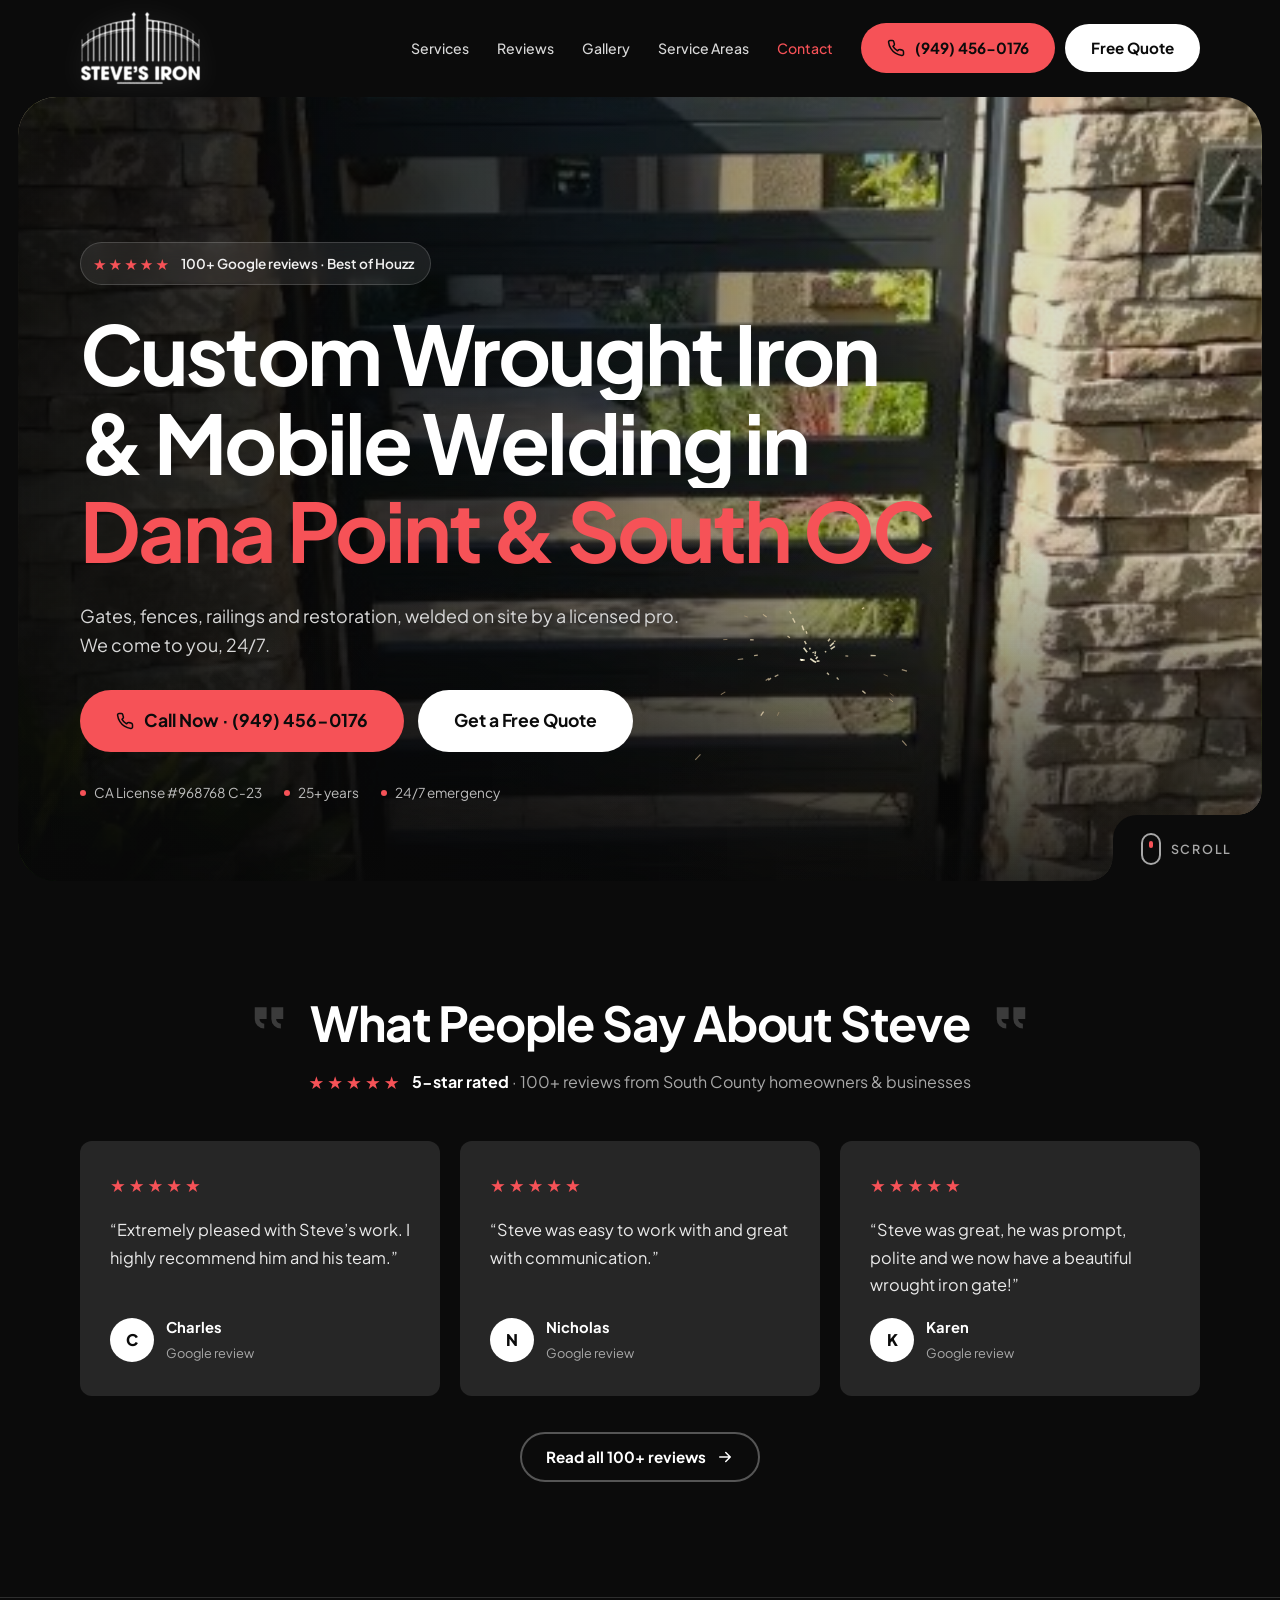
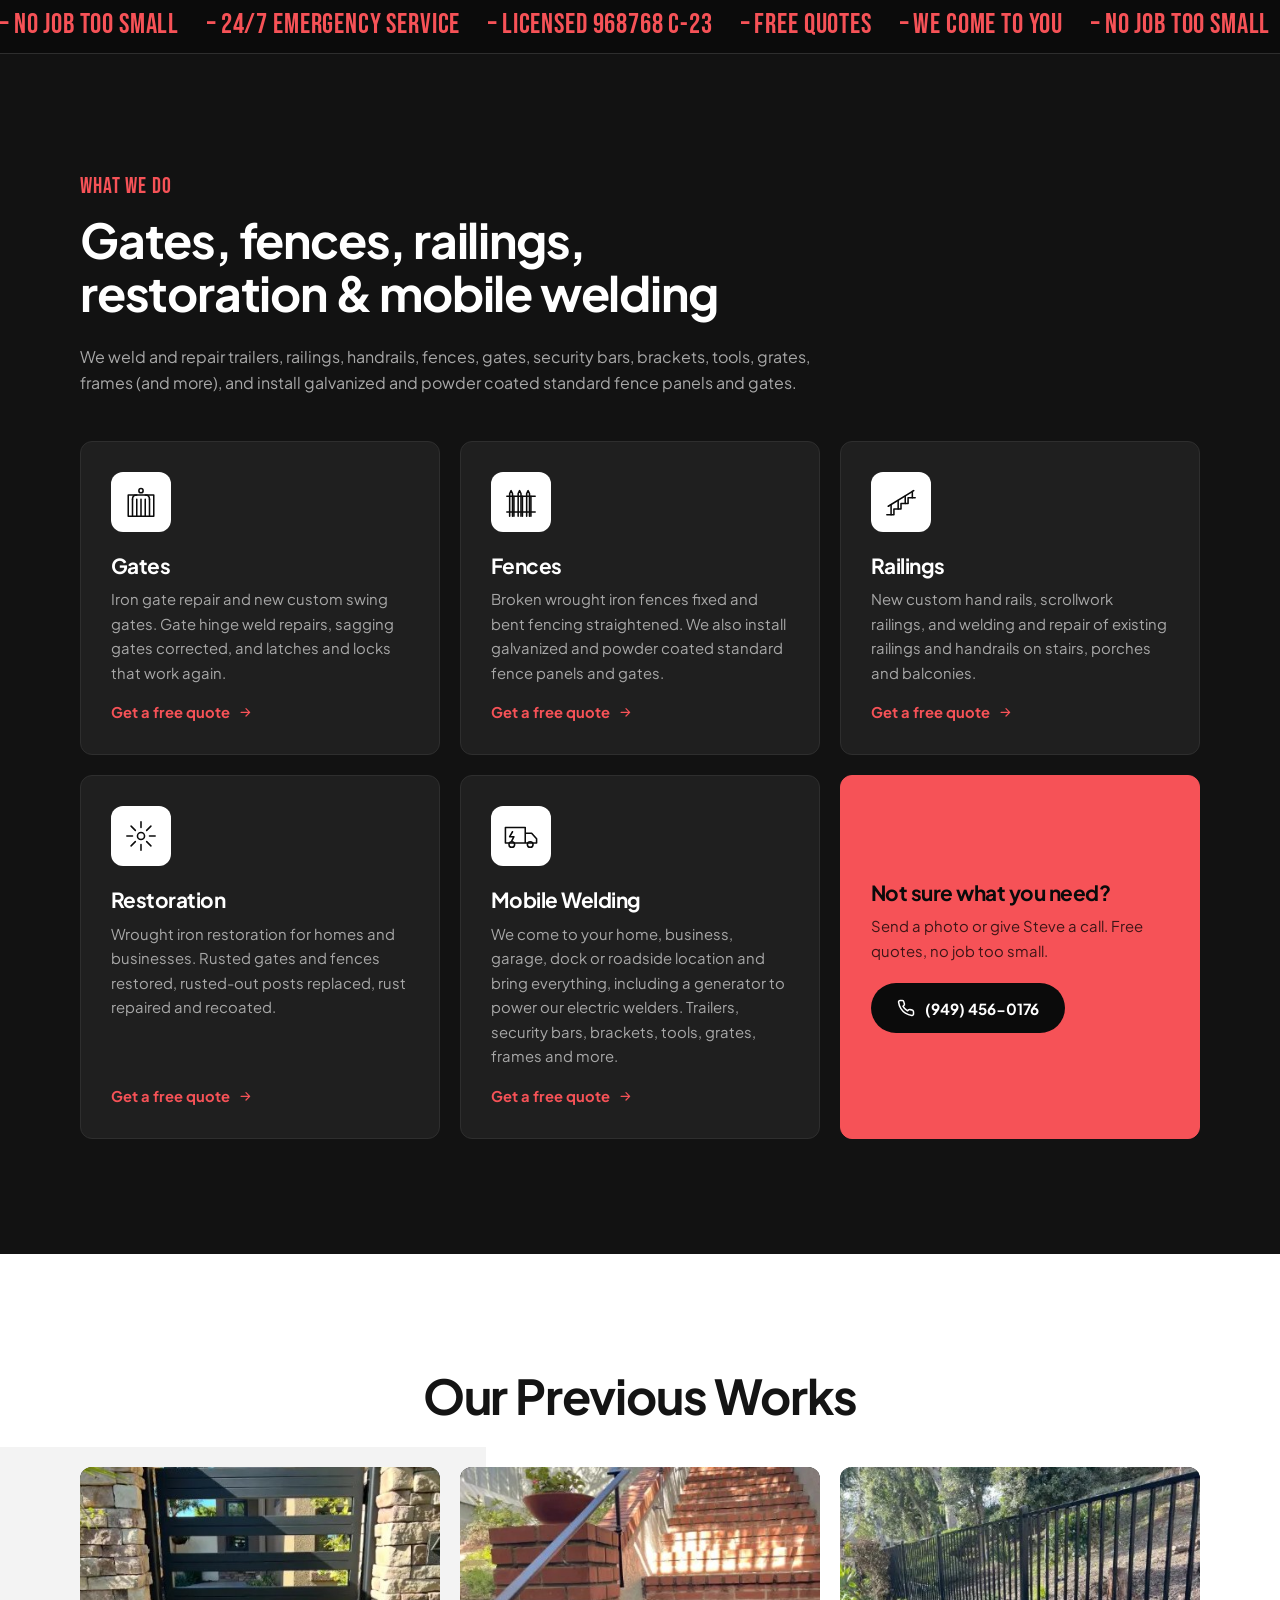
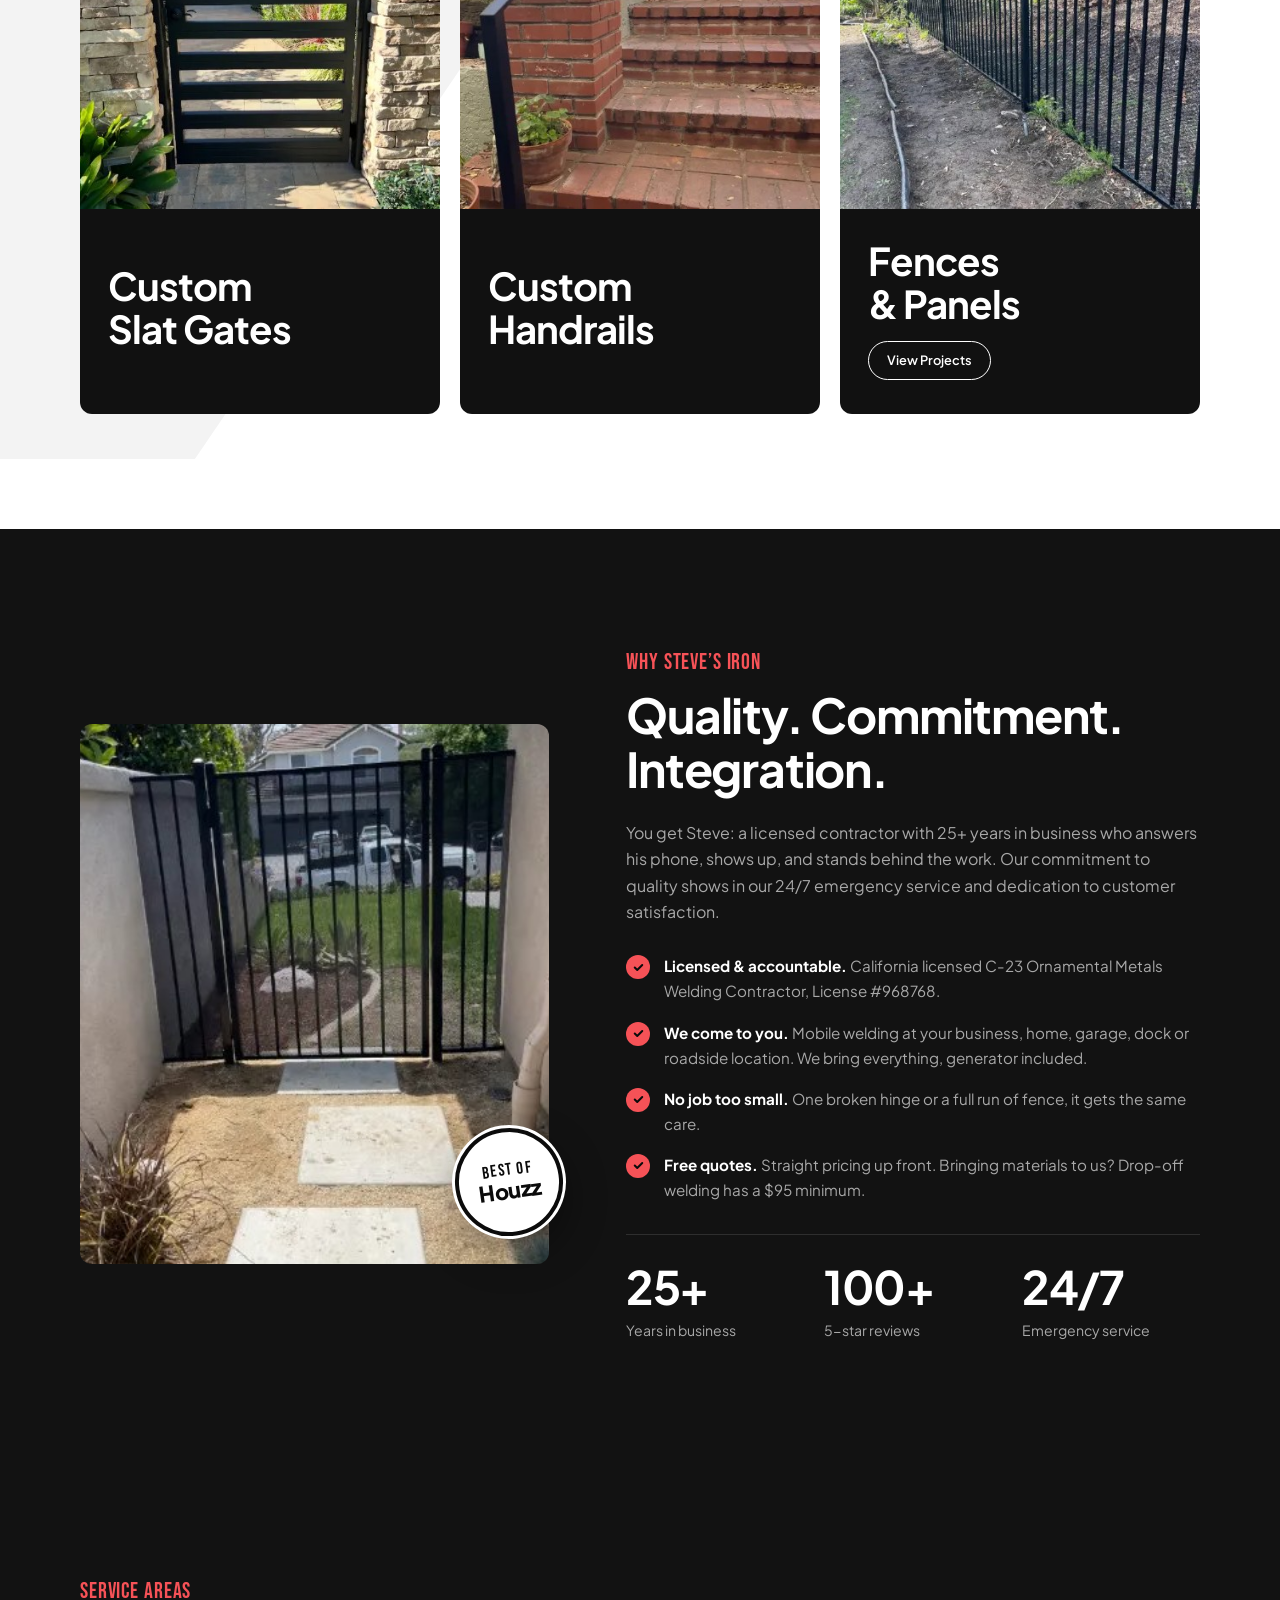
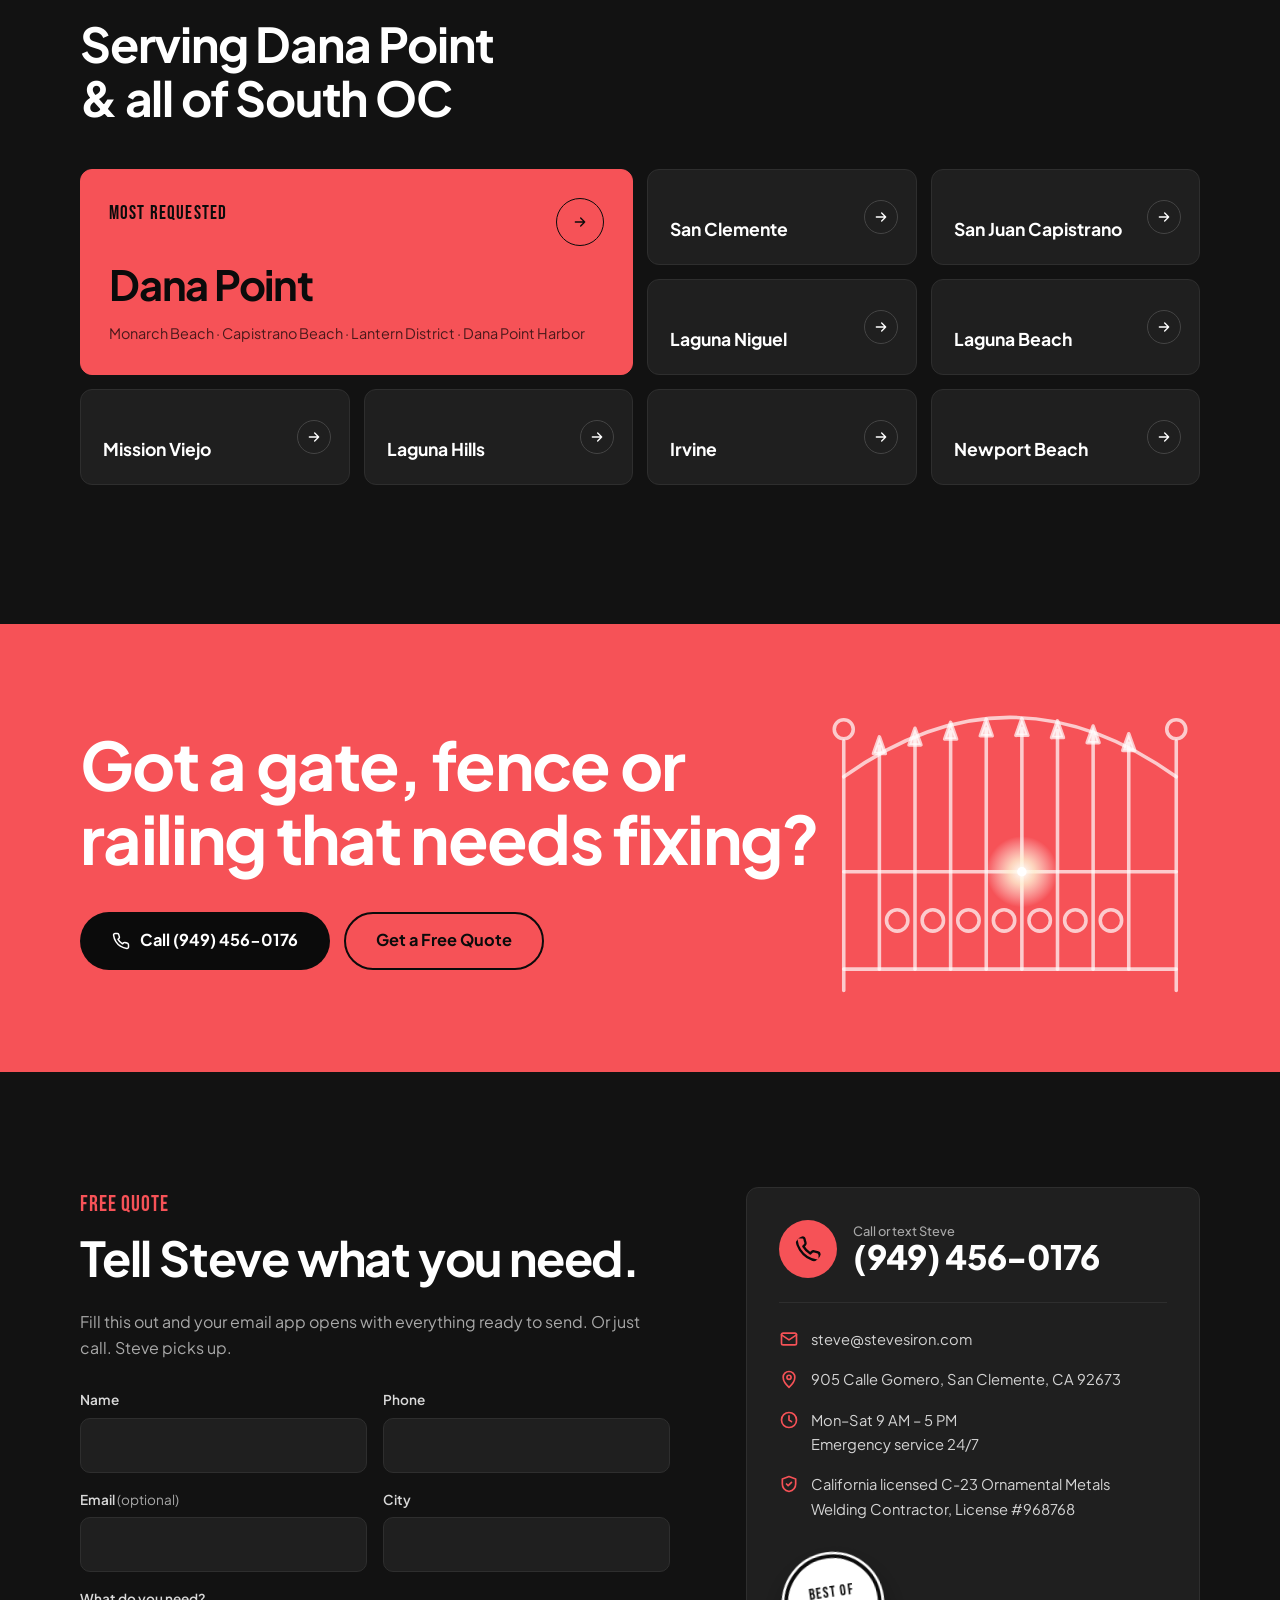
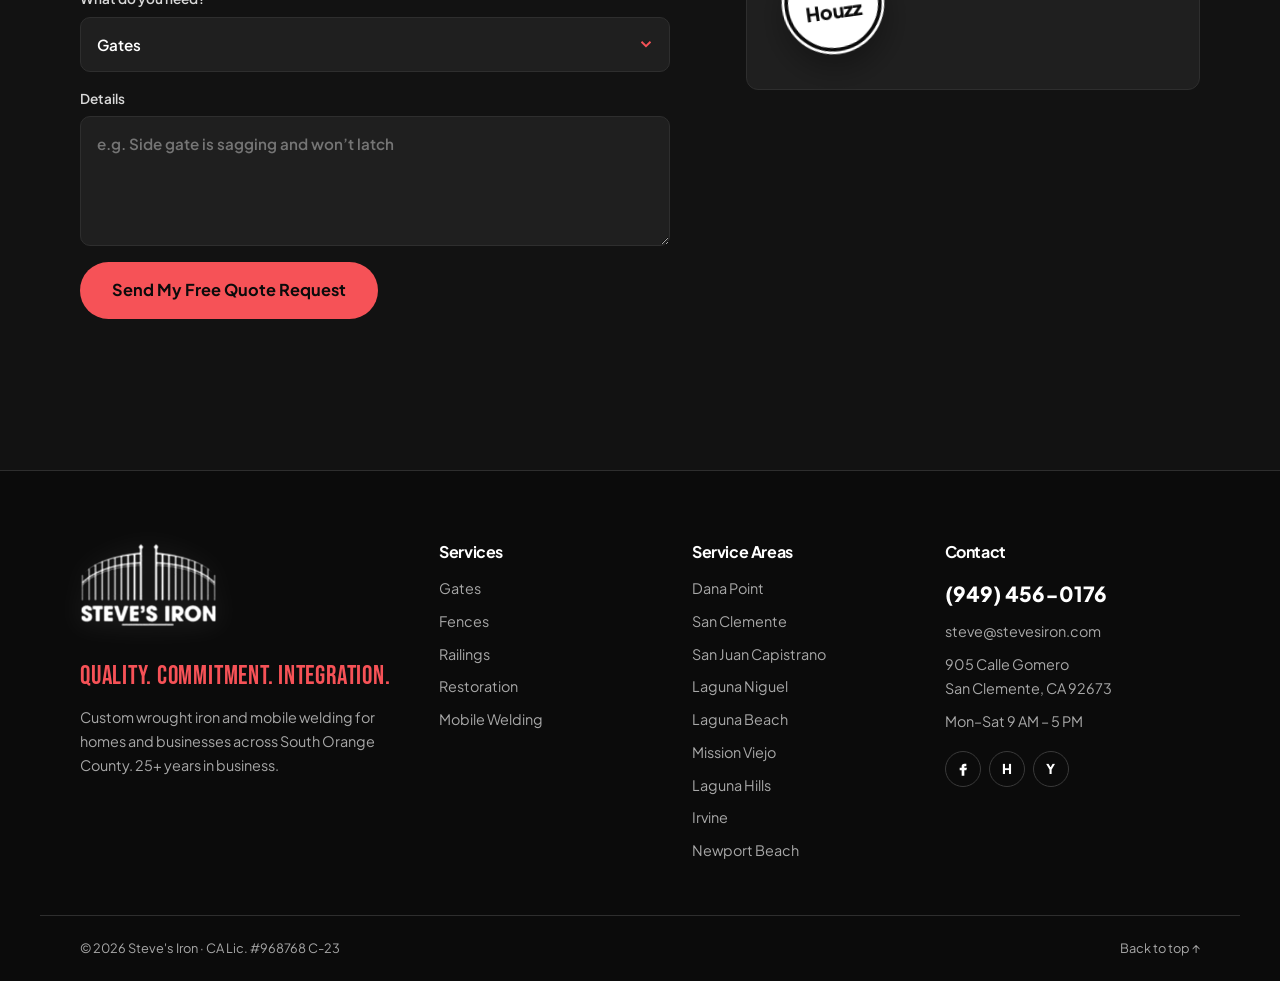
==== commit 3ecdde63: "New full-bleed hero, reviews up top, bigger logo, animated CTA gate - Hero: one large background pho" ====
--- a/index.html
+++ b/index.html
@@ -43,30 +43,79 @@
     </div>
   </header>
   <main id="main">
-    <section class="hero">
-      <div class="hero-panels">
-        <div class="hero-panel"><div class="photo " data-img="assets/img/gallery/job-11.jpg" role="img" aria-label="Spiral handrail by Steve’s Iron, San Clemente"></div><span>QUALITY.</span></div><div class="hero-panel"><div class="photo " data-img="assets/img/gallery/job-10.jpg" role="img" aria-label="Sleek slat design gate by Steve’s Iron, Dana Point"></div><span>COMMITMENT.</span></div><div class="hero-panel"><div class="photo " data-img="assets/img/gallery/job-02.jpg" role="img" aria-label="Horizontal slat fence panels by Steve’s Iron, San Clemente"></div><span>INTEGRATION.</span></div>
-      </div>
-      <div class="container hero-copy">
-        <div class="hero-badges">
-          <span class="pill pill-red">Licensed 968768 C-23</span>
-          <span class="pill">Best of Houzz</span>
-          <span class="pill">25+ Years</span>
-        </div>
-        <h1>Custom Wrought Iron &amp; Mobile Welding in Dana Point &amp; South OC</h1>
-        <p class="hero-lead">Steve’s Iron repairs iron gates and fences and specializes in mobile welding and wrought iron restoration of residential and commercial swing gates and fences. We come to you, 24/7.</p>
-        <div class="hero-actions">
-          <a href="tel:+19494560176" class="btn btn-red btn-xl"><svg viewBox="0 0 24 24" aria-hidden="true"><path d="M22 16.9v3a2 2 0 0 1-2.2 2 19.8 19.8 0 0 1-8.6-3.1 19.5 19.5 0 0 1-6-6A19.8 19.8 0 0 1 2.1 4.2 2 2 0 0 1 4.1 2h3a2 2 0 0 1 2 1.7c.1.9.4 1.8.7 2.7a2 2 0 0 1-.5 2.1L8 9.8a16 16 0 0 0 6 6l1.3-1.3a2 2 0 0 1 2.1-.4c.9.3 1.8.6 2.7.7a2 2 0 0 1 1.7 2z"/></svg> Call (949) 456-0176</a>
-          <a href="#quote" class="btn btn-light btn-xl">Get a Free Quote</a>
-        </div>
-        <div class="stats">
-          <div class="stat"><strong>25+</strong><span>Years in business</span></div>
-          <div class="stat"><strong>100+</strong><span>5-star reviews</span></div>
-          <div class="stat"><strong>24/7</strong><span>Emergency service</span></div>
-          <div class="stat"><strong>C-23</strong><span>CA License #968768</span></div>
-        </div>
+    <section class="hero" aria-label="Intro">
+      <div class="hero-frame">
+        <div class="hero-bg photo" data-img="assets/img/hero-welder.jpg" data-fallback="assets/img/gallery/job-10.jpg" role="img" aria-label="Steve’s Iron welding and iron work"></div>
+        <div class="hero-shade" aria-hidden="true"></div>
+        <canvas class="hero-sparks" aria-hidden="true"></canvas>
+        <div class="hero-content">
+          <a class="hero-rating" href="#reviews"><span class="stars" aria-hidden="true">★★★★★</span> 100+ Google reviews &middot; Best of Houzz</a>
+          <h1 class="hero-title">
+            <span class="line"><span>Custom Wrought Iron</span></span>
+            <span class="line"><span>&amp; Mobile Welding in</span></span>
+            <span class="line"><span><em>Dana Point &amp; South OC</em></span></span>
+          </h1>
+          <p class="hero-lead">Gates, fences, railings and restoration, welded on site by a licensed pro. We come to you, 24/7.</p>
+          <div class="hero-actions">
+            <a href="tel:+19494560176" class="btn btn-red btn-xl"><svg viewBox="0 0 24 24" aria-hidden="true"><path d="M22 16.9v3a2 2 0 0 1-2.2 2 19.8 19.8 0 0 1-8.6-3.1 19.5 19.5 0 0 1-6-6A19.8 19.8 0 0 1 2.1 4.2 2 2 0 0 1 4.1 2h3a2 2 0 0 1 2 1.7c.1.9.4 1.8.7 2.7a2 2 0 0 1-.5 2.1L8 9.8a16 16 0 0 0 6 6l1.3-1.3a2 2 0 0 1 2.1-.4c.9.3 1.8.6 2.7.7a2 2 0 0 1 1.7 2z"/></svg> Call Now &middot; (949) 456-0176</a>
+            <a href="#quote" class="btn btn-light btn-xl">Get a Free Quote</a>
+          </div>
+          <ul class="hero-trust">
+            <li>CA License #968768 C-23</li>
+            <li>25+ years</li>
+            <li>24/7 emergency</li>
+          </ul>
+        </div>
+        <a class="hero-notch" href="#reviews" aria-label="Scroll to reviews">
+          <span class="scroll-dot" aria-hidden="true"></span> Scroll
+        </a>
       </div>
     </section>
+
+    
+  <section class="section reviews" id="reviews">
+    <div class="container">
+      <div class="section-title">
+        <span class="title-mark" aria-hidden="true"><svg viewBox="0 0 32 32" aria-hidden="true"><path d="M4 6h10v10H8a4 4 0 0 0 4 4v4a8 8 0 0 1-8-8V6zm14 0h10v10h-6a4 4 0 0 0 4 4v4a8 8 0 0 1-8-8V6z" fill="currentColor" stroke="none"/></svg></span>
+        <h2>What People Say About Steve</h2>
+        <span class="title-mark" aria-hidden="true"><svg viewBox="0 0 32 32" aria-hidden="true"><path d="M4 6h10v10H8a4 4 0 0 0 4 4v4a8 8 0 0 1-8-8V6zm14 0h10v10h-6a4 4 0 0 0 4 4v4a8 8 0 0 1-8-8V6z" fill="currentColor" stroke="none"/></svg></span>
+      </div>
+      <div class="rating-summary">
+        <span class="stars" aria-hidden="true">★★★★★</span>
+        <span><strong>5-star rated</strong> &middot; 100+ reviews from South County homeowners &amp; businesses</span>
+      </div>
+      <div class="review-grid">
+        
+        <figure class="review">
+          <span class="stars" aria-label="5 out of 5 stars">★★★★★</span>
+          <blockquote>“Extremely pleased with Steve’s work. I highly recommend him and his team.”</blockquote>
+          <figcaption>
+            <span class="avatar" aria-hidden="true">C</span>
+            <span><strong>Charles</strong><small>Google review</small></span>
+          </figcaption>
+        </figure>
+        <figure class="review">
+          <span class="stars" aria-label="5 out of 5 stars">★★★★★</span>
+          <blockquote>“Steve was easy to work with and great with communication.”</blockquote>
+          <figcaption>
+            <span class="avatar" aria-hidden="true">N</span>
+            <span><strong>Nicholas</strong><small>Google review</small></span>
+          </figcaption>
+        </figure>
+        <figure class="review">
+          <span class="stars" aria-label="5 out of 5 stars">★★★★★</span>
+          <blockquote>“Steve was great, he was prompt, polite and we now have a beautiful wrought iron gate!”</blockquote>
+          <figcaption>
+            <span class="avatar" aria-hidden="true">K</span>
+            <span><strong>Karen</strong><small>Google review</small></span>
+          </figcaption>
+        </figure>
+      </div>
+      <div class="center-actions">
+        <a href="https://www.google.com/search?q=Steve%27s+Iron+San+Clemente+reviews" target="_blank" rel="noopener" class="btn btn-outline-light">Read all 100+ reviews <svg viewBox="0 0 24 24" aria-hidden="true"><path d="M5 12h14M13 6l6 6-6 6"/></svg></a>
+      </div>
+    </div>
+  </section>
 
     
   <section class="band" aria-label="No job too small, 24/7 emergency service, Licensed 968768 C-23, Free quotes, We come to you">
@@ -172,54 +221,14 @@
             <li><strong>No job too small.</strong> One broken hinge or a full run of fence, it gets the same care.</li>
             <li><strong>Free quotes.</strong> Straight pricing up front. Bringing materials to us? Drop-off welding has a $95 minimum.</li>
           </ul>
+          <div class="stats">
+            <div class="stat"><strong data-count="25" data-suffix="+">25+</strong><span>Years in business</span></div>
+            <div class="stat"><strong data-count="100" data-suffix="+">100+</strong><span>5-star reviews</span></div>
+            <div class="stat"><strong>24/7</strong><span>Emergency service</span></div>
+          </div>
         </div>
       </div>
     </section>
-
-    
-  <section class="section reviews" id="reviews">
-    <div class="container">
-      <div class="section-title">
-        <span class="title-mark" aria-hidden="true"><svg viewBox="0 0 32 32" aria-hidden="true"><path d="M4 6h10v10H8a4 4 0 0 0 4 4v4a8 8 0 0 1-8-8V6zm14 0h10v10h-6a4 4 0 0 0 4 4v4a8 8 0 0 1-8-8V6z" fill="currentColor" stroke="none"/></svg></span>
-        <h2>What People Say About Steve</h2>
-        <span class="title-mark" aria-hidden="true"><svg viewBox="0 0 32 32" aria-hidden="true"><path d="M4 6h10v10H8a4 4 0 0 0 4 4v4a8 8 0 0 1-8-8V6zm14 0h10v10h-6a4 4 0 0 0 4 4v4a8 8 0 0 1-8-8V6z" fill="currentColor" stroke="none"/></svg></span>
-      </div>
-      <div class="rating-summary">
-        <span class="stars" aria-hidden="true">★★★★★</span>
-        <span><strong>5-star rated</strong> &middot; 100+ reviews from South County homeowners &amp; businesses</span>
-      </div>
-      <div class="review-grid">
-        
-        <figure class="review">
-          <span class="stars" aria-label="5 out of 5 stars">★★★★★</span>
-          <blockquote>“Extremely pleased with Steve’s work. I highly recommend him and his team.”</blockquote>
-          <figcaption>
-            <span class="avatar" aria-hidden="true">C</span>
-            <span><strong>Charles</strong><small>Google review</small></span>
-          </figcaption>
-        </figure>
-        <figure class="review">
-          <span class="stars" aria-label="5 out of 5 stars">★★★★★</span>
-          <blockquote>“Steve was easy to work with and great with communication.”</blockquote>
-          <figcaption>
-            <span class="avatar" aria-hidden="true">N</span>
-            <span><strong>Nicholas</strong><small>Google review</small></span>
-          </figcaption>
-        </figure>
-        <figure class="review">
-          <span class="stars" aria-label="5 out of 5 stars">★★★★★</span>
-          <blockquote>“Steve was great, he was prompt, polite and we now have a beautiful wrought iron gate!”</blockquote>
-          <figcaption>
-            <span class="avatar" aria-hidden="true">K</span>
-            <span><strong>Karen</strong><small>Google review</small></span>
-          </figcaption>
-        </figure>
-      </div>
-      <div class="center-actions">
-        <a href="https://www.google.com/search?q=Steve%27s+Iron+San+Clemente+reviews" target="_blank" rel="noopener" class="btn btn-outline-light">Read all 100+ reviews <svg viewBox="0 0 24 24" aria-hidden="true"><path d="M5 12h14M13 6l6 6-6 6"/></svg></a>
-      </div>
-    </div>
-  </section>
 
     <section class="section areas" id="areas">
       <div class="container">
@@ -286,7 +295,22 @@
         <a href="tel:+19494560176" class="btn btn-black btn-lg"><svg viewBox="0 0 24 24" aria-hidden="true"><path d="M22 16.9v3a2 2 0 0 1-2.2 2 19.8 19.8 0 0 1-8.6-3.1 19.5 19.5 0 0 1-6-6A19.8 19.8 0 0 1 2.1 4.2 2 2 0 0 1 4.1 2h3a2 2 0 0 1 2 1.7c.1.9.4 1.8.7 2.7a2 2 0 0 1-.5 2.1L8 9.8a16 16 0 0 0 6 6l1.3-1.3a2 2 0 0 1 2.1-.4c.9.3 1.8.6 2.7.7a2 2 0 0 1 1.7 2z"/></svg> Call (949) 456-0176</a>
         <a href="#quote" class="btn btn-white btn-lg">Get a Free Quote</a>
       </div>
-      <svg class="cta-art" viewBox="0 0 200 240" aria-hidden="true"><path d="M100 20c-40 0-46 50-12 56 22 4 24-22 6-22M100 20c40 0 46 50 12 56M100 76v88M100 220c-40 0-46-50-12-56 22-4 24 22 6 22M100 220c40 0 46-50 12-56"/></svg>
+      <svg class="cta-art" viewBox="0 0 320 260" aria-hidden="true">
+        <defs><radialGradient id="weldGlow"><stop offset="0" stop-color="#fff" stop-opacity="1"/><stop offset=".35" stop-color="#fff5d6" stop-opacity=".8"/><stop offset="1" stop-color="#fff" stop-opacity="0"/></radialGradient></defs>
+        <g class="gate">
+          <path class="draw" d="M20 250V40M300 250V40"/>
+          <circle class="draw" cx="20" cy="30" r="8"/><circle class="draw" cx="300" cy="30" r="8"/>
+          <path class="draw" d="M20 70Q160-30 300 70"/>
+          <path class="draw" d="M20 150H300M20 232H300"/>
+          <path class="draw" d="M50 232V44.4"/><path class="draw tip" d="M45 50.4L50 36.4L55 50.4Z"/><path class="draw" d="M80 232V37.2"/><path class="draw tip" d="M75 43.2L80 29.2L85 43.2Z"/><path class="draw" d="M110 232V32.2"/><path class="draw tip" d="M105 38.2L110 24.2L115 38.2Z"/><path class="draw" d="M140 232V29.5"/><path class="draw tip" d="M135 35.5L140 21.5L145 35.5Z"/><path class="draw" d="M170 232V29.1"/><path class="draw tip" d="M165 35.1L170 21.1L175 35.1Z"/><path class="draw" d="M200 232V31.0"/><path class="draw tip" d="M195 37.0L200 23.0L205 37.0Z"/><path class="draw" d="M230 232V35.3"/><path class="draw tip" d="M225 41.3L230 27.3L235 41.3Z"/><path class="draw" d="M260 232V41.8"/><path class="draw tip" d="M255 47.8L260 33.8L265 47.8Z"/>
+          <circle class="draw" cx="65" cy="191" r="9"/><circle class="draw" cx="95" cy="191" r="9"/><circle class="draw" cx="125" cy="191" r="9"/><circle class="draw" cx="155" cy="191" r="9"/><circle class="draw" cx="185" cy="191" r="9"/><circle class="draw" cx="215" cy="191" r="9"/><circle class="draw" cx="245" cy="191" r="9"/>
+        </g>
+        <g class="weld" transform="translate(170 150)">
+          <circle class="weld-glow" r="30" fill="url(#weldGlow)"/>
+          <circle class="weld-core" r="4"/>
+          <g transform="rotate(-170)"><line class="spark" x1="0" y1="0" x2="20" y2="0" style="--d:0.00s;--l:46px"/></g><g transform="rotate(-151)"><line class="spark" x1="0" y1="0" x2="20" y2="0" style="--d:0.09s;--l:60px"/></g><g transform="rotate(-132)"><line class="spark" x1="0" y1="0" x2="20" y2="0" style="--d:0.18s;--l:74px"/></g><g transform="rotate(-125)"><line class="spark" x1="0" y1="0" x2="20" y2="0" style="--d:0.27s;--l:88px"/></g><g transform="rotate(-106)"><line class="spark" x1="0" y1="0" x2="20" y2="0" style="--d:0.36s;--l:46px"/></g><g transform="rotate(-87)"><line class="spark" x1="0" y1="0" x2="20" y2="0" style="--d:0.45s;--l:60px"/></g><g transform="rotate(-80)"><line class="spark" x1="0" y1="0" x2="20" y2="0" style="--d:0.54s;--l:74px"/></g><g transform="rotate(-61)"><line class="spark" x1="0" y1="0" x2="20" y2="0" style="--d:0.63s;--l:88px"/></g><g transform="rotate(-42)"><line class="spark" x1="0" y1="0" x2="20" y2="0" style="--d:0.72s;--l:46px"/></g><g transform="rotate(-35)"><line class="spark" x1="0" y1="0" x2="20" y2="0" style="--d:0.81s;--l:60px"/></g><g transform="rotate(-16)"><line class="spark" x1="0" y1="0" x2="20" y2="0" style="--d:0.90s;--l:74px"/></g><g transform="rotate(3)"><line class="spark" x1="0" y1="0" x2="20" y2="0" style="--d:0.99s;--l:88px"/></g>
+        </g>
+      </svg>
     </div>
   </section>
     
--- a/assets/css/styles.css
+++ b/assets/css/styles.css
@@ -24,10 +24,11 @@
   --pill: 999px;
   --container: 1200px;
   --gutter: clamp(16px, 4vw, 40px);
+  --header-h: 96px;
 }
 
 *, *::before, *::after { box-sizing: border-box; }
-html { scroll-behavior: smooth; scroll-padding-top: 88px; }
+html { scroll-behavior: smooth; scroll-padding-top: 108px; }
 @media (prefers-reduced-motion: reduce) {
   html { scroll-behavior: auto; }
   *, *::before, *::after { animation: none !important; transition: none !important; }
@@ -118,10 +119,11 @@
   transition: border-color .2s;
 }
 .site-header.scrolled { border-color: var(--line); }
-.header-inner { display: flex; align-items: center; gap: 28px; min-height: 76px; }
+.header-inner { display: flex; align-items: center; gap: 28px; min-height: var(--header-h); }
 
 .logo { display: inline-flex; align-items: center; text-decoration: none; flex-shrink: 0; }
-.logo img { height: 56px; width: auto; }
+.logo img { height: 74px; width: auto; filter: drop-shadow(0 0 14px rgba(255, 255, 255, .18)); transition: transform .25s ease, filter .25s ease; }
+.logo:hover img { transform: scale(1.04); filter: drop-shadow(0 0 20px rgba(255, 255, 255, .3)); }
 .site-footer .logo img { height: 84px; }
 
 .nav { margin-left: auto; }
@@ -148,38 +150,108 @@
 /* =========================================================
    Hero
    ========================================================= */
-.hero { background: var(--bg); padding-bottom: clamp(56px, 7vw, 90px); }
-.hero-panels { display: grid; grid-template-columns: repeat(3, 1fr); height: clamp(280px, 34vw, 440px); }
-.hero-panel { position: relative; overflow: hidden; }
-.hero-panel .photo { position: absolute; inset: 0; transition: transform 1.2s ease; }
-.hero-panel:hover .photo { transform: scale(1.05); }
-.hero-panel::after { content: ""; position: absolute; inset: 0; background: linear-gradient(180deg, rgba(0,0,0,.15), rgba(0,0,0,.55)); }
-.hero-panel + .hero-panel { border-left: 2px solid var(--bg); }
-.hero-panel span {
-  position: absolute; inset: 0; z-index: 1;
-  display: grid; place-items: center;
-  font-weight: 700; font-size: clamp(1.4rem, 3.2vw, 2.7rem); letter-spacing: -.01em;
-  text-shadow: 0 4px 30px rgba(0, 0, 0, .6);
-}
-.hero-copy { padding-top: clamp(40px, 5vw, 64px); }
+.hero { background: var(--black); padding: 0 clamp(10px, 1.4vw, 20px); }
+.hero-frame {
+  position: relative; isolation: isolate; overflow: hidden;
+  min-height: clamp(560px, calc(100svh - var(--header-h) - 20px), 900px);
+  border-radius: clamp(22px, 3vw, 40px);
+  display: flex; align-items: flex-end;
+  background: #0d0d0d;
+}
+@media (min-width: 601px) { .hero-frame { border-bottom-right-radius: 0; } }
+.hero-bg {
+  position: absolute; inset: -6% 0 0; z-index: -3;
+  background-position: center 40%;
+  transform: scale(1.12);
+  transition: transform 2.4s cubic-bezier(.2, .7, .2, 1);
+  will-change: transform;
+}
+.hero.ready .hero-bg { transform: scale(1) translateY(var(--parallax, 0px)); transition-duration: 2.4s, 0s; }
+.hero-shade {
+  position: absolute; inset: 0; z-index: -2;
+  background:
+    linear-gradient(90deg, rgba(8, 8, 8, .92) 0%, rgba(8, 8, 8, .7) 38%, rgba(8, 8, 8, .15) 75%),
+    linear-gradient(0deg, rgba(8, 8, 8, .85) 0%, rgba(8, 8, 8, 0) 45%);
+}
+.hero-sparks { position: absolute; inset: 0; z-index: -1; width: 100%; height: 100%; pointer-events: none; }
+.hero-content {
+  width: 100%; max-width: var(--container); margin: 0 auto;
+  padding: clamp(40px, 6vw, 80px) var(--gutter) clamp(44px, 6vw, 84px);
+}
+.hero-rating {
+  display: inline-flex; align-items: center; gap: 10px;
+  padding: 8px 16px 8px 12px; margin-bottom: 26px;
+  border-radius: var(--pill); text-decoration: none;
+  font-size: .85rem; font-weight: 600; color: #f1f1f1;
+  background: rgba(255, 255, 255, .08); border: 1px solid rgba(255, 255, 255, .16);
+  backdrop-filter: blur(10px);
+  transition: background .2s, border-color .2s;
+}
+.hero-rating:hover { background: rgba(255, 255, 255, .14); border-color: rgba(255, 255, 255, .3); }
+.hero-rating .stars { font-size: .95rem; letter-spacing: 2px; }
+@media (max-width: 600px) { .hero-rating { font-size: .74rem; white-space: nowrap; gap: 6px; padding: 7px 12px 7px 10px; } .hero-rating .stars { font-size: .8rem; letter-spacing: 1px; } }
+.hero-title { font-size: clamp(2.5rem, 6.4vw, 5.6rem); line-height: 1.02; letter-spacing: -.035em; margin: 0 0 24px; max-width: 12.5em; }
+.hero-title .line { display: block; overflow: hidden; padding-bottom: .06em; }
+.hero-title .line > span { display: inline-block; transform: translateY(105%); transition: transform 1s cubic-bezier(.2, .8, .2, 1); }
+.hero-title em { font-style: normal; color: var(--red); }
+.hero.ready .hero-title .line > span { transform: none; }
+.hero.ready .hero-title .line:nth-child(2) > span { transition-delay: .12s; }
+.hero.ready .hero-title .line:nth-child(3) > span { transition-delay: .24s; }
+.hero-content .hero-rating, .hero-content .hero-lead, .hero-content .hero-actions, .hero-content .hero-trust {
+  opacity: 0; transform: translateY(16px); transition: opacity .8s ease, transform .8s ease;
+}
+.hero.ready .hero-content .hero-rating { opacity: 1; transform: none; }
+.hero.ready .hero-content .hero-lead { opacity: 1; transform: none; transition-delay: .45s; }
+.hero.ready .hero-content .hero-actions { opacity: 1; transform: none; transition-delay: .6s; }
+.hero.ready .hero-content .hero-trust { opacity: 1; transform: none; transition-delay: .75s; }
+.hero-content .hero-lead { font-size: clamp(1rem, 1.4vw, 1.2rem); max-width: 34em; color: #d8d8d8; }
+.hero-trust { list-style: none; padding: 0; margin: 30px 0 0; display: flex; flex-wrap: wrap; gap: 8px 22px; font-size: .85rem; color: #bdbdbd; }
+.hero-trust li { display: flex; align-items: center; gap: 8px; }
+.hero-trust li::before { content: ""; width: 6px; height: 6px; border-radius: 50%; background: var(--red); }
+
+/* Notch: a cut-out tab in the hero's bottom-right corner with inverted rounded corners */
+.hero-notch {
+  --r: 24px;
+  position: absolute; right: 0; bottom: 0; z-index: 2;
+  display: flex; align-items: center; gap: 10px;
+  padding: 18px 30px 16px 28px;
+  background: var(--black); color: var(--muted);
+  border-top-left-radius: var(--r);
+  font-size: .78rem; font-weight: 600; letter-spacing: .14em; text-transform: uppercase; text-decoration: none;
+}
+.hero-notch::before, .hero-notch::after {
+  content: ""; position: absolute; width: var(--r); height: var(--r);
+  background: radial-gradient(circle at 0 0, transparent calc(var(--r) - .5px), var(--black) var(--r));
+}
+.hero-notch::before { right: 0; top: calc(-1 * var(--r)); }
+.hero-notch::after { left: calc(-1 * var(--r)); bottom: 0; }
+.hero-notch:hover { color: var(--white); }
+.scroll-dot { width: 20px; height: 32px; border: 2px solid currentColor; border-radius: 12px; position: relative; }
+.scroll-dot::after {
+  content: ""; position: absolute; left: 50%; top: 6px; width: 4px; height: 7px; margin-left: -2px;
+  border-radius: 2px; background: var(--red); animation: scroll-dot 1.8s ease-in-out infinite;
+}
+@keyframes scroll-dot { 0% { transform: translateY(0); opacity: 1; } 70% { transform: translateY(10px); opacity: 0; } 100% { opacity: 0; } }
+
 .hero-badges { display: flex; flex-wrap: wrap; gap: 8px; margin-bottom: 24px; }
-.hero h1, .page-hero h1 { max-width: 16em; }
+.page-hero h1 { max-width: 16em; }
 .hero-lead { color: #cfcfcf; font-size: 1.05rem; max-width: 46em; margin-bottom: 30px; }
 .hero-actions { display: flex; flex-wrap: wrap; gap: 14px; }
+
+/* Stats (in the "Why Steve's Iron" section) */
 .stats {
-  display: grid; grid-template-columns: repeat(4, 1fr); gap: 24px;
-  border-top: 1px solid var(--line);
-  margin-top: clamp(40px, 5vw, 60px); padding-top: clamp(32px, 4vw, 48px);
-}
-.stat strong { display: block; font-weight: 700; font-size: clamp(2.2rem, 4.5vw, 3.6rem); line-height: 1; letter-spacing: -.03em; margin-bottom: 10px; }
-.stat span { color: var(--muted); font-size: .92rem; }
+  display: grid; grid-template-columns: repeat(3, 1fr); gap: 20px;
+  border-top: 1px solid var(--line); margin-top: 32px; padding-top: 28px;
+}
+.stat strong { display: block; font-weight: 700; font-size: clamp(2rem, 3.6vw, 2.9rem); line-height: 1; letter-spacing: -.03em; margin-bottom: 8px; }
+.stat span { color: var(--muted); font-size: .88rem; }
 
 /* ---------- "No job too small" band ---------- */
-.band { background: var(--black); border-block: 1px solid var(--line); overflow: hidden; padding: 14px 0; }
+.band { background: var(--black); border-block: 1px solid var(--line); overflow: hidden; padding: 12px 0; }
 .band-track { display: flex; width: max-content; animation: band 36s linear infinite; }
 .band:hover .band-track { animation-play-state: paused; }
-.band-group { display: flex; gap: 40px; padding-right: 40px; }
-.band-group span { font-family: var(--font-accent); font-size: clamp(2.2rem, 5vw, 3.6rem); line-height: 1.05; color: var(--red); white-space: nowrap; text-transform: uppercase; }
+.band-group { display: flex; gap: 28px; padding-right: 28px; }
+.band-group span { font-family: var(--font-accent); font-size: clamp(1.25rem, 2.2vw, 1.75rem); letter-spacing: .03em; line-height: 1.1; color: var(--red); white-space: nowrap; text-transform: uppercase; }
 @keyframes band { to { transform: translateX(-50%); } }
 
 /* =========================================================
@@ -298,7 +370,22 @@
 .cta-inner { position: relative; padding-top: clamp(64px, 8vw, 110px); padding-bottom: clamp(64px, 8vw, 110px); }
 .cta-band h2 { font-size: clamp(2.2rem, 5.2vw, 4.2rem); line-height: 1.12; max-width: 13em; color: var(--white); position: relative; z-index: 1; margin-bottom: 36px; }
 .cta-actions { display: flex; flex-wrap: wrap; gap: 14px; position: relative; z-index: 1; }
-.cta-art { position: absolute; right: var(--gutter); bottom: 20px; width: clamp(160px, 22vw, 260px); height: auto; stroke: rgba(255, 255, 255, .45); stroke-width: 2.5; }
+.cta-art {
+  position: absolute; right: var(--gutter); top: 50%; transform: translateY(-50%);
+  width: clamp(200px, 30vw, 380px); height: auto; overflow: visible;
+}
+.cta-art .gate { fill: none; stroke: rgba(255, 255, 255, .7); stroke-width: 3; stroke-linecap: round; stroke-linejoin: round; }
+.cta-art .tip { fill: rgba(255, 255, 255, .7); }
+.cta-art .draw { stroke-dasharray: 400; stroke-dashoffset: 400; transition: stroke-dashoffset 2.2s ease; }
+.cta-band.in .cta-art .draw { stroke-dashoffset: 0; }
+.cta-art .weld { opacity: 0; transition: opacity .4s ease 1.6s; }
+.cta-band.in .cta-art .weld { opacity: 1; }
+.cta-art .weld circle { stroke: none; }
+.weld-glow { animation: flicker .18s steps(2) infinite; transform-origin: center; }
+.weld-core { fill: #fff; }
+.spark { stroke: #fff; stroke-width: 2.4; stroke-linecap: round; animation: spark 1.1s cubic-bezier(.2, .6, .4, 1) infinite; animation-delay: var(--d); opacity: 0; }
+@keyframes spark { 0% { transform: translateX(0); opacity: 1; } 100% { transform: translateX(var(--l)); opacity: 0; } }
+@keyframes flicker { 0% { opacity: 1; transform: scale(1); } 100% { opacity: .7; transform: scale(.85); } }
 
 /* ---------- Contact / quote ---------- */
 .contact-grid { display: grid; grid-template-columns: 1.3fr 1fr; gap: clamp(36px, 6vw, 80px); align-items: start; }
@@ -447,19 +534,20 @@
   .gallery-grid { grid-template-columns: repeat(2, 1fr); gap: 14px; }
   .area-grid { grid-template-columns: repeat(2, 1fr); }
   .footer-grid { grid-template-columns: 1fr 1fr; }
-  .cta-art { opacity: .5; }
+  .cta-art { opacity: .35; width: 240px; right: -40px; }
 }
 
 @media (max-width: 600px) {
   body { padding-bottom: 76px; }
-  .logo img { height: 46px; }
+  .logo img { height: 56px; }
   .header-inner { gap: 10px; }
   .header-cta { gap: 8px; }
   .header-cta .btn-call { padding: 11px 14px; font-size: .88rem; }
   .nav-toggle { width: 42px; height: 42px; padding: 0 11px; }
-  .hero-panels { grid-template-columns: 1fr; height: auto; }
-  .hero-panel { height: 120px; }
-  .hero-panel + .hero-panel { border-left: 0; border-top: 2px solid var(--bg); }
+  .hero-frame { min-height: calc(100svh - var(--header-h) - 90px); border-radius: 22px; }
+  .hero-shade { background: linear-gradient(0deg, rgba(8,8,8,.95) 0%, rgba(8,8,8,.75) 55%, rgba(8,8,8,.35) 100%); }
+  .hero-notch { display: none; }
+  .hero-trust { margin-top: 22px; }
   .hero-actions .btn { flex: 1 1 100%; }
   .cta-actions .btn { flex: 1 1 100%; }
   .service-grid, .work-grid { grid-template-columns: 1fr; }
@@ -491,3 +579,18 @@
   .btn-call .call-label { display: none; }
   .header-cta .btn-call { width: 42px; height: 42px; padding: 0; }
 }
+
+@media (max-width: 600px) {
+  :root { --header-h: 76px; }
+}
+
+/* Cursor-follow glow on service and review cards */
+.service, .review { position: relative; overflow: hidden; }
+.service::before, .review::before {
+  content: ""; position: absolute; inset: 0; pointer-events: none; opacity: 0; transition: opacity .3s;
+  background: radial-gradient(260px circle at var(--mx, 50%) var(--my, 50%), rgba(246, 82, 87, .16), transparent 70%);
+}
+.service:hover::before, .review:hover::before { opacity: 1; }
+.service-cta::before { display: none; }
+.review { transition: transform .25s ease; }
+.review:hover { transform: translateY(-4px); }
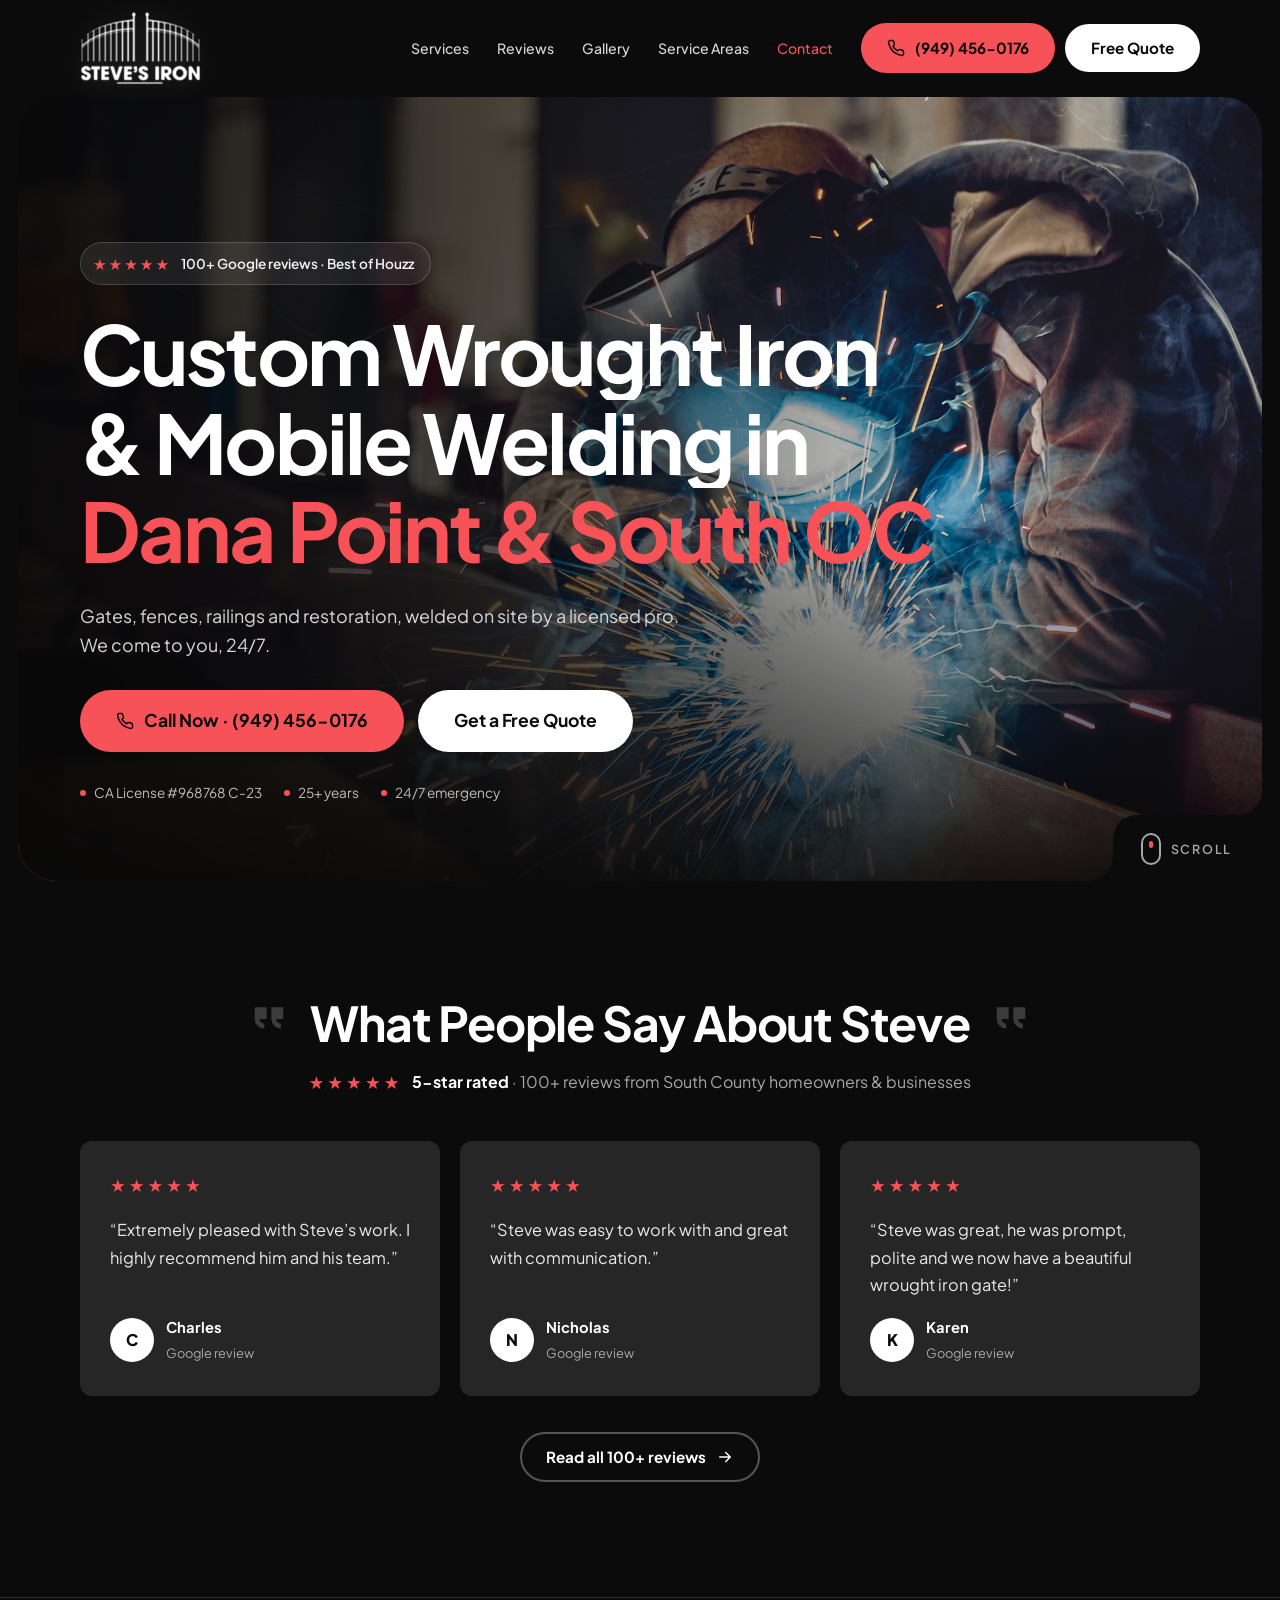
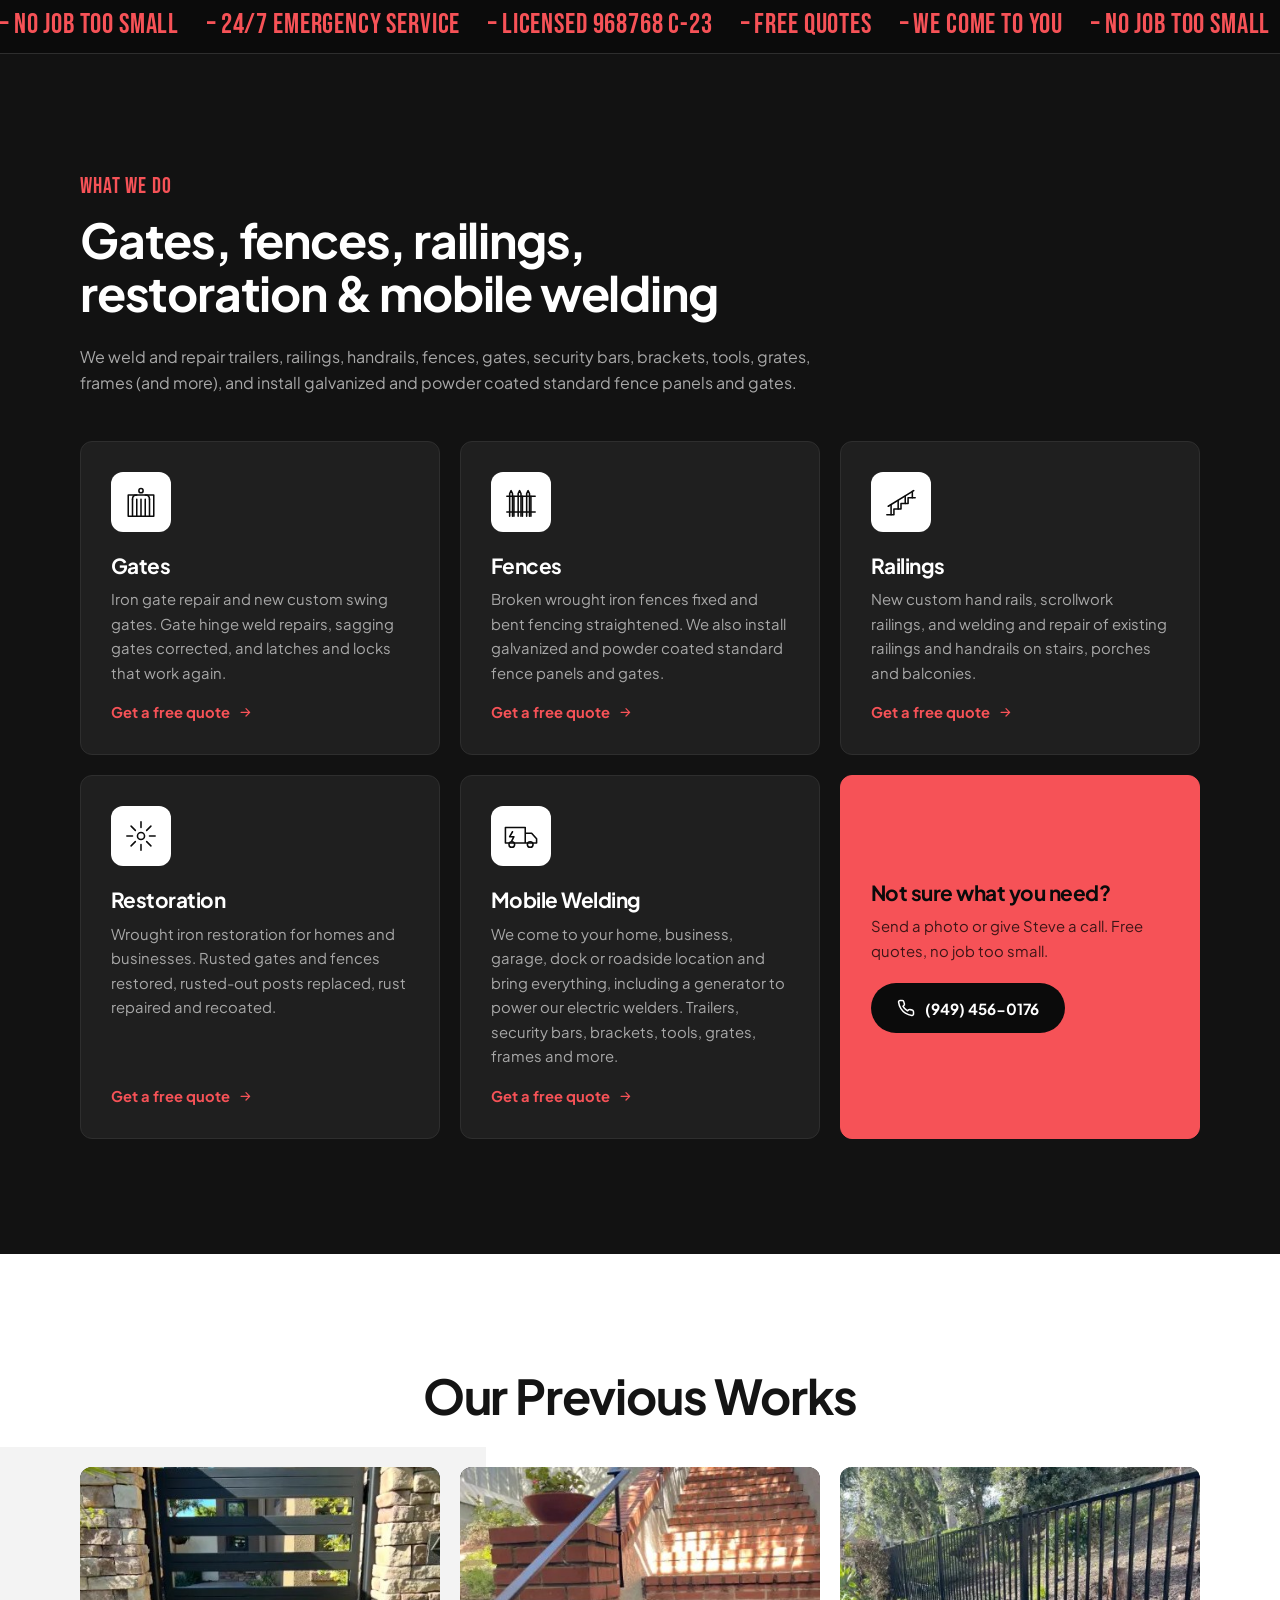
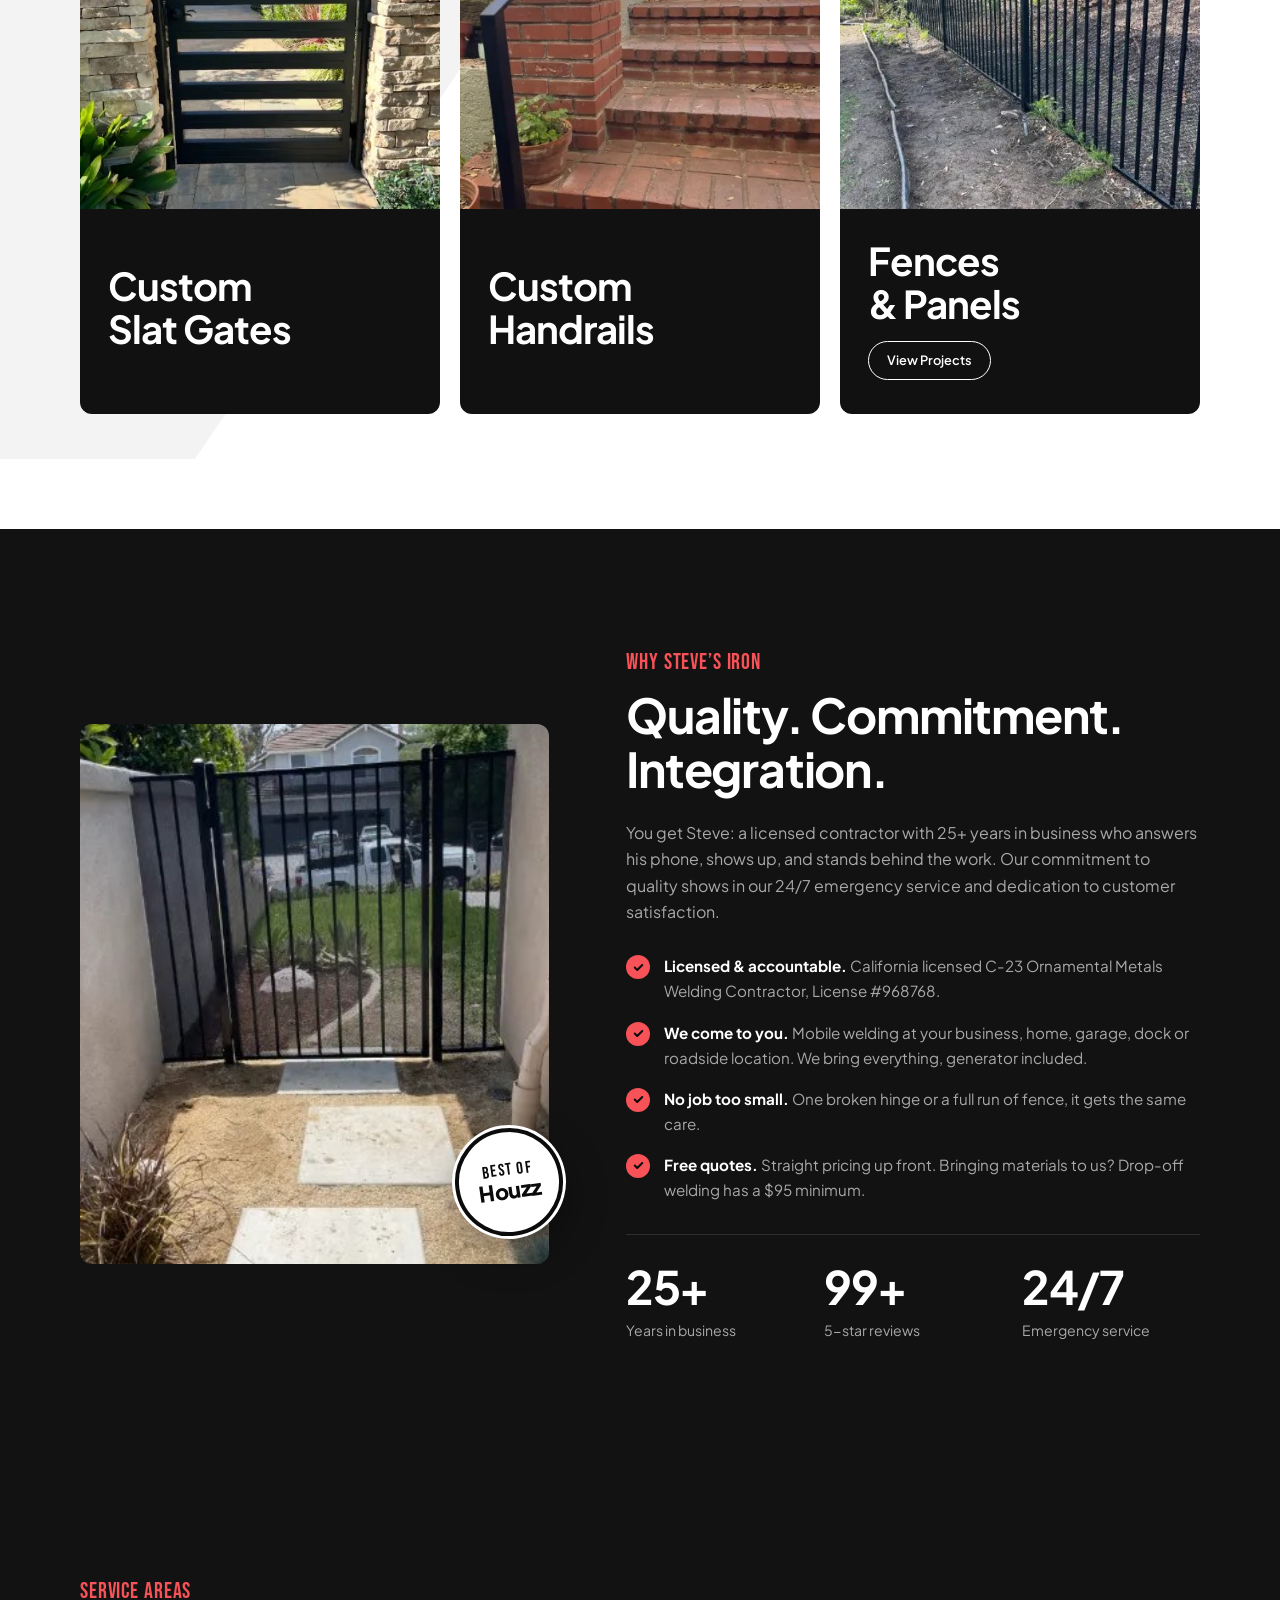
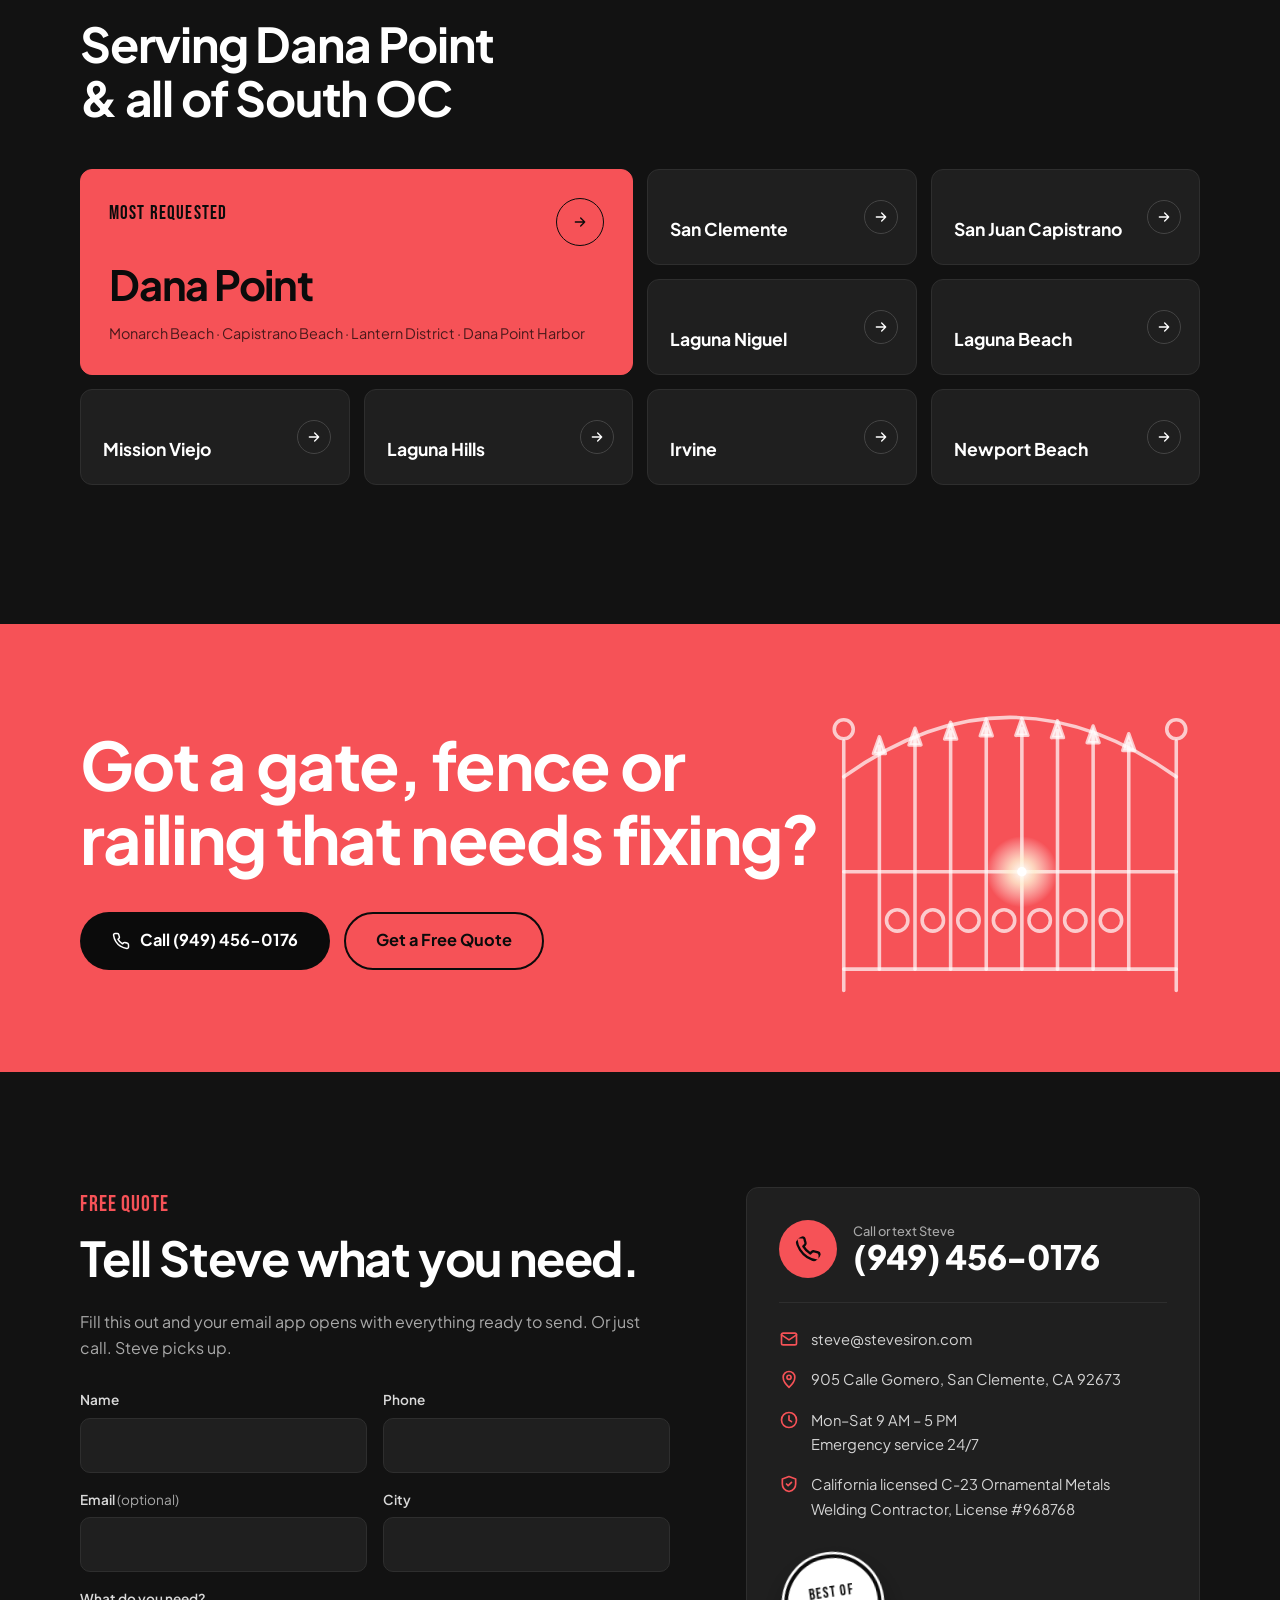
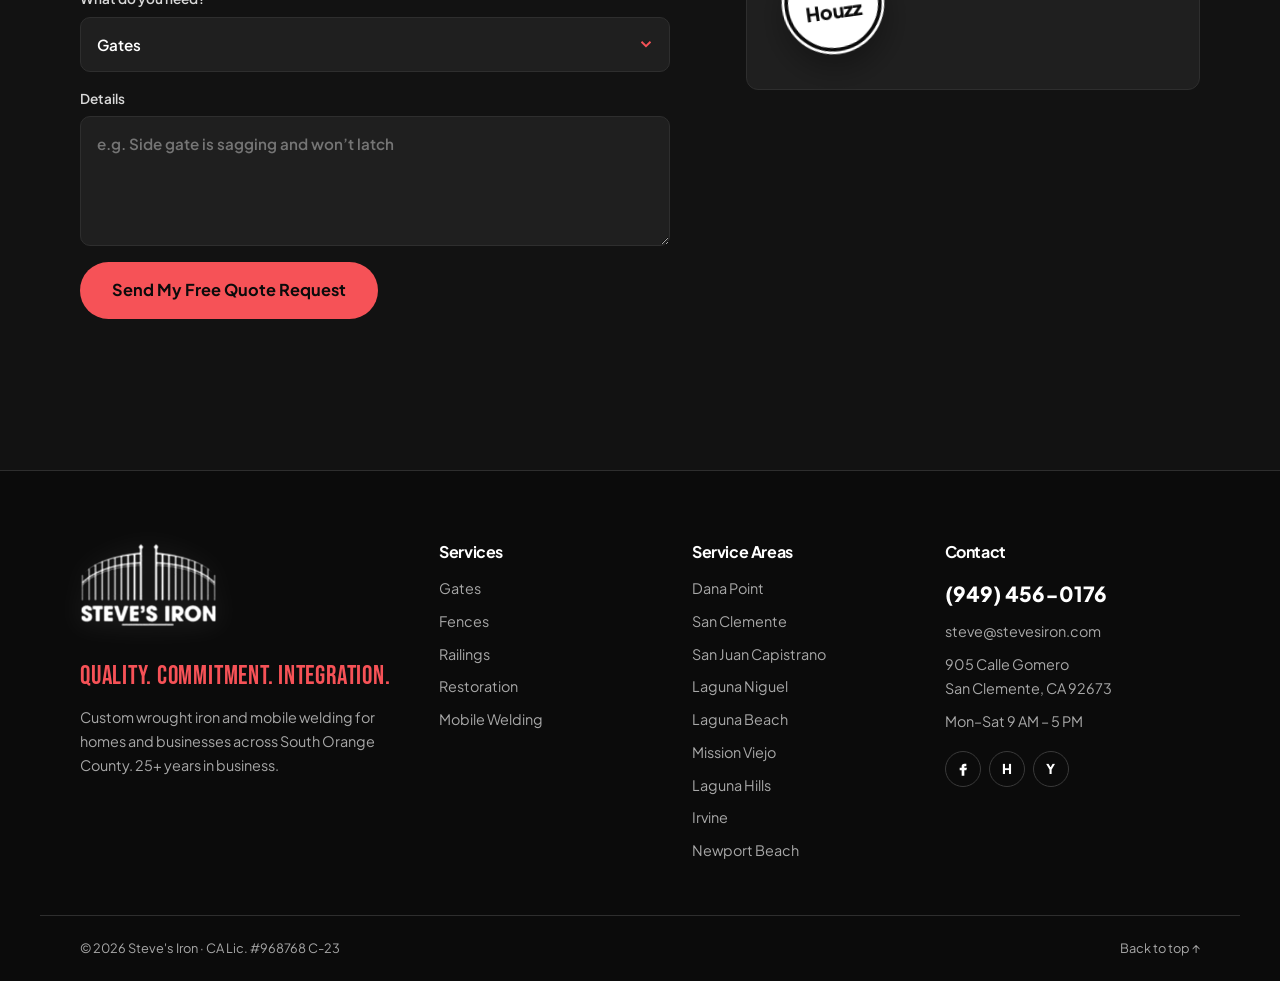
==== commit 81c444d6: "Remove welding-spark animation from the hero The welder photo now carries the hero on its own; the c" ====
--- a/index.html
+++ b/index.html
@@ -47,7 +47,6 @@
       <div class="hero-frame">
         <div class="hero-bg photo" data-img="assets/img/hero-welder.jpg" data-fallback="assets/img/gallery/job-10.jpg" role="img" aria-label="Steve’s Iron welding and iron work"></div>
         <div class="hero-shade" aria-hidden="true"></div>
-        <canvas class="hero-sparks" aria-hidden="true"></canvas>
         <div class="hero-content">
           <a class="hero-rating" href="#reviews"><span class="stars" aria-hidden="true">★★★★★</span> 100+ Google reviews &middot; Best of Houzz</a>
           <h1 class="hero-title">
--- a/assets/css/styles.css
+++ b/assets/css/styles.css
@@ -173,7 +173,6 @@
     linear-gradient(90deg, rgba(8, 8, 8, .92) 0%, rgba(8, 8, 8, .7) 38%, rgba(8, 8, 8, .15) 75%),
     linear-gradient(0deg, rgba(8, 8, 8, .85) 0%, rgba(8, 8, 8, 0) 45%);
 }
-.hero-sparks { position: absolute; inset: 0; z-index: -1; width: 100%; height: 100%; pointer-events: none; }
 .hero-content {
   width: 100%; max-width: var(--container); margin: 0 auto;
   padding: clamp(40px, 6vw, 80px) var(--gutter) clamp(44px, 6vw, 84px);
